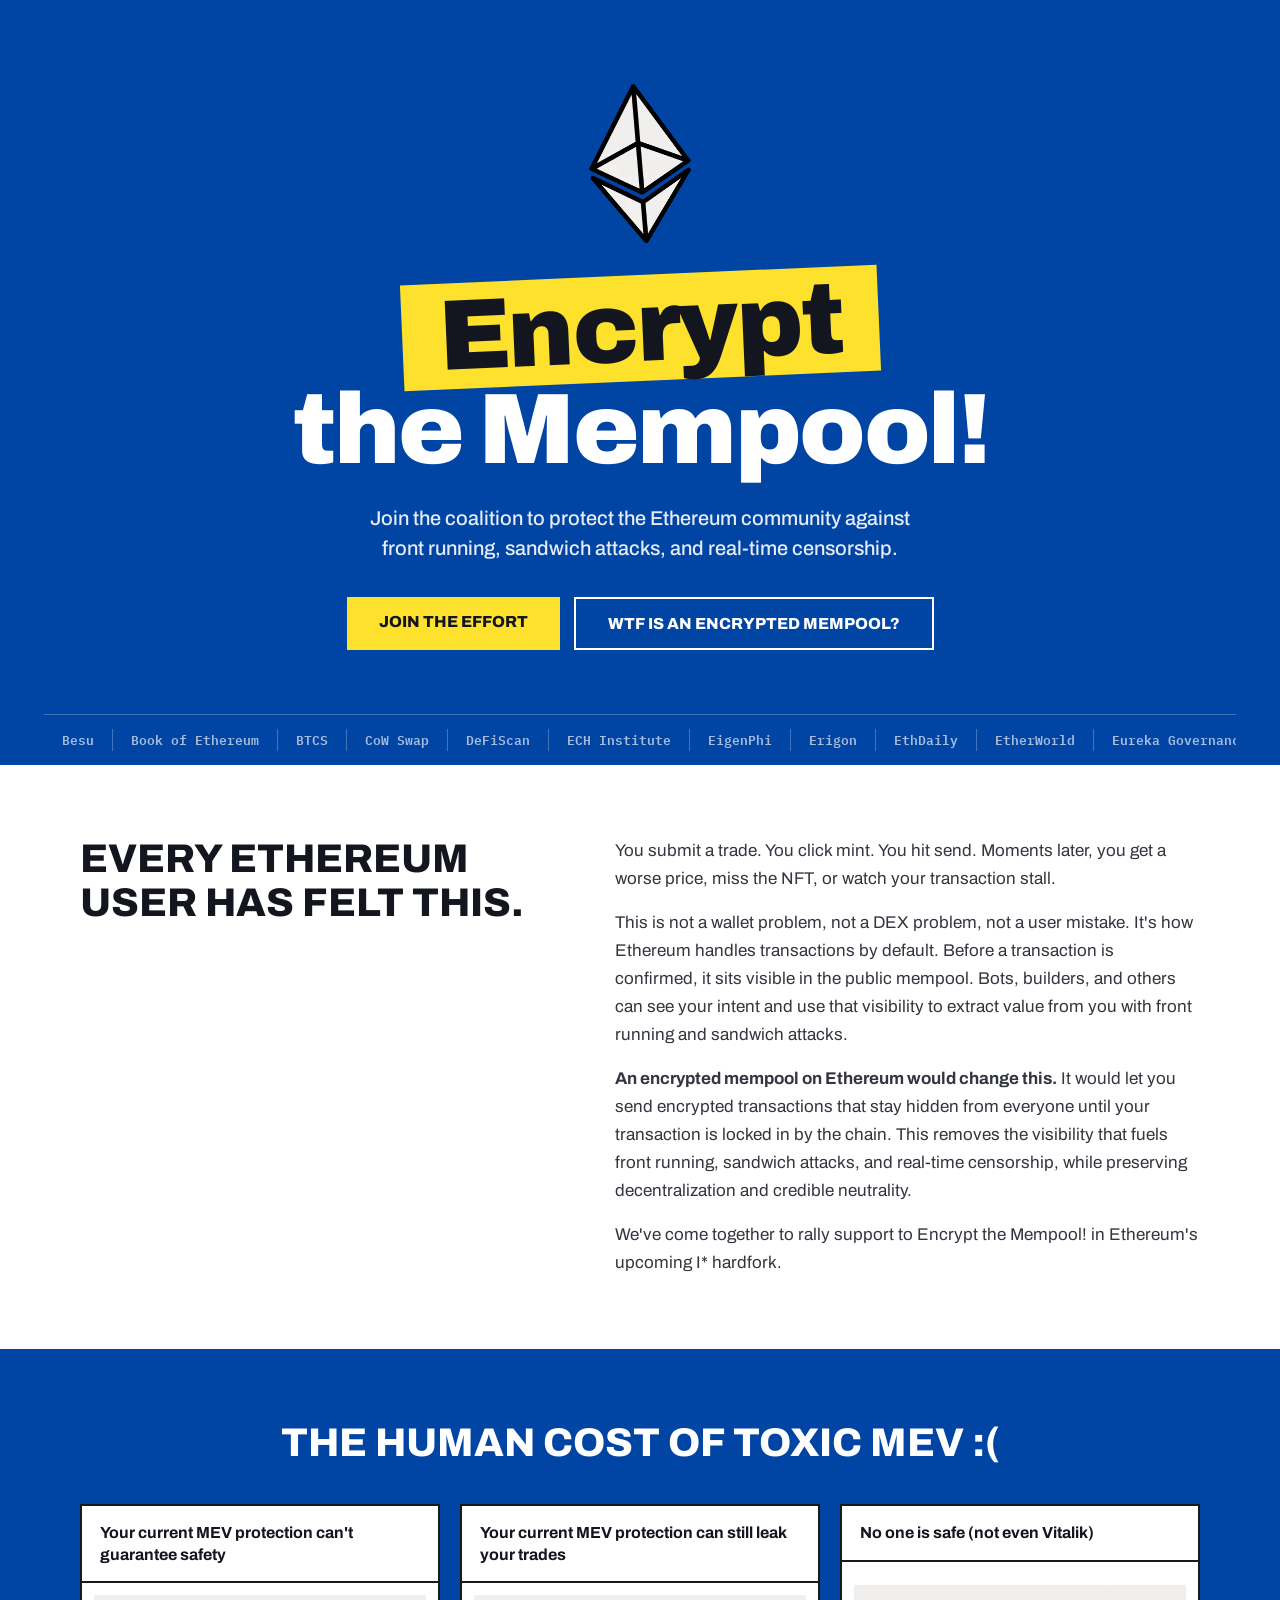
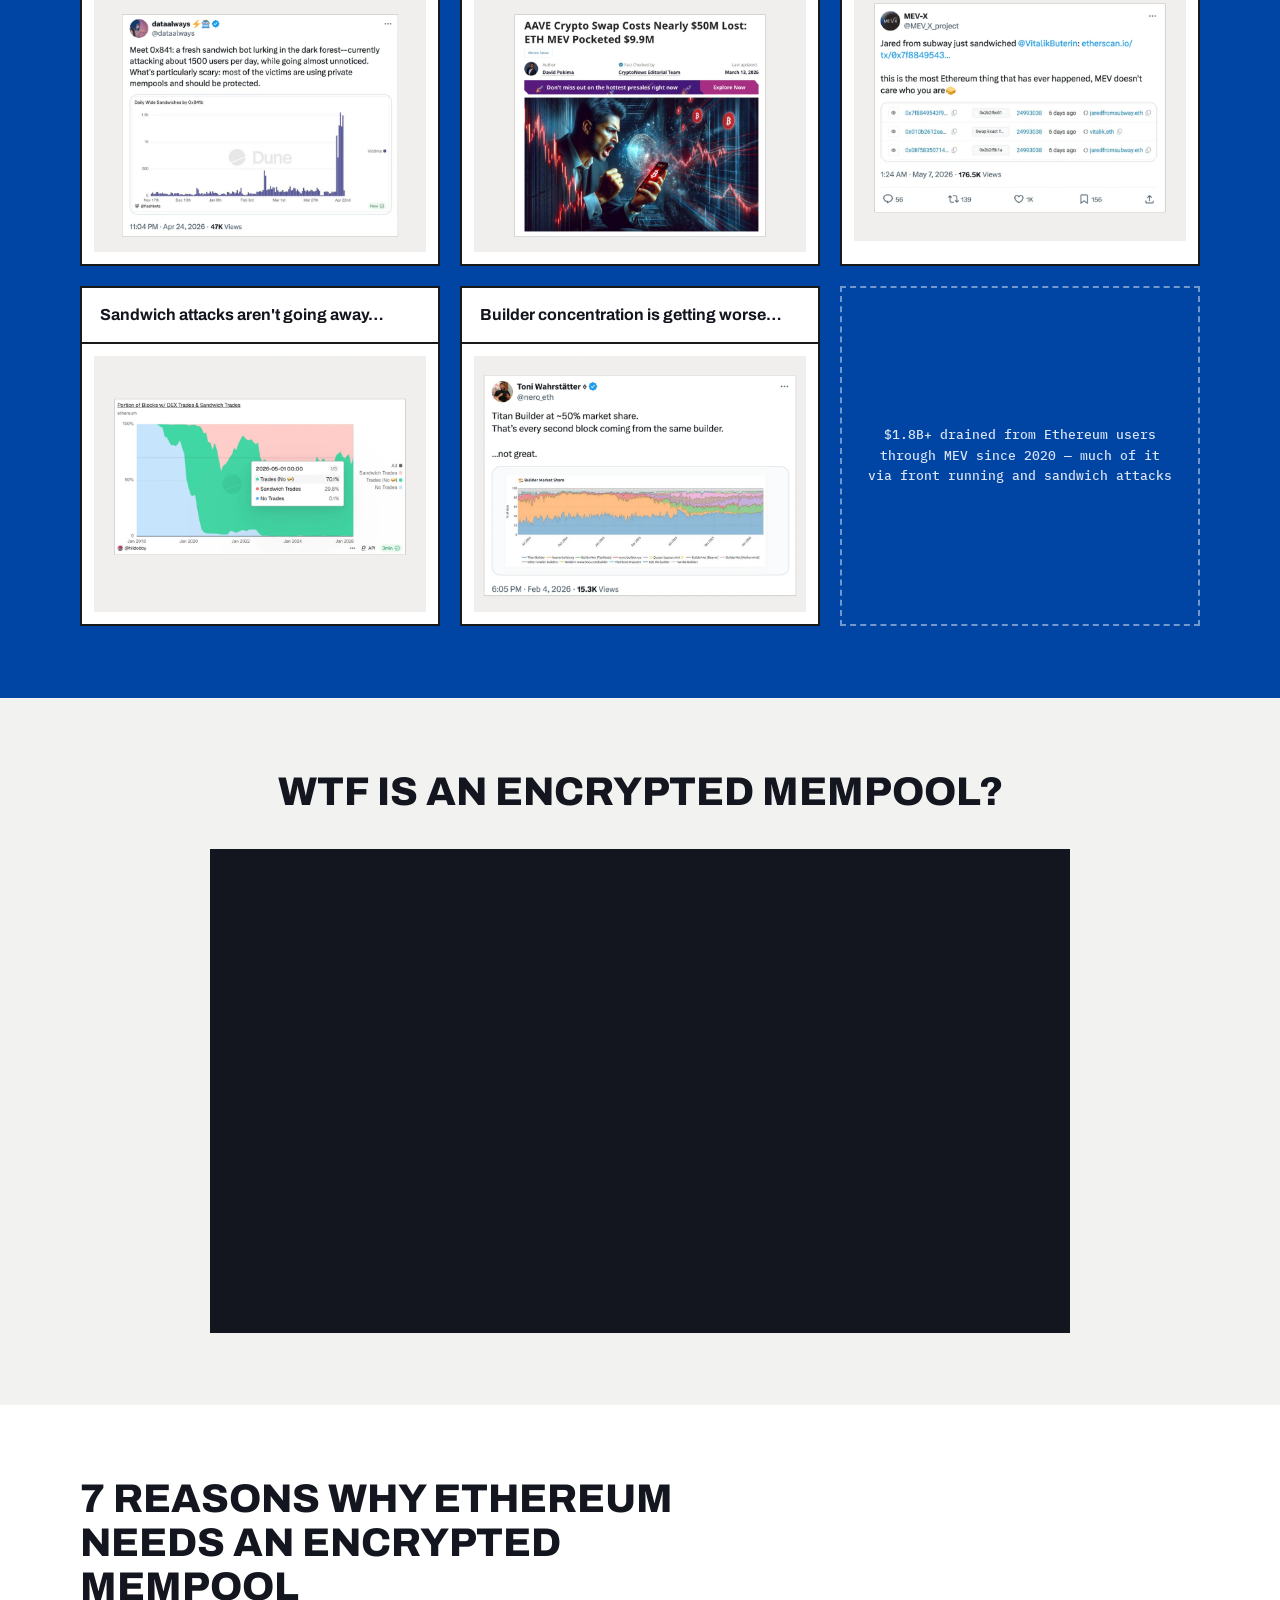
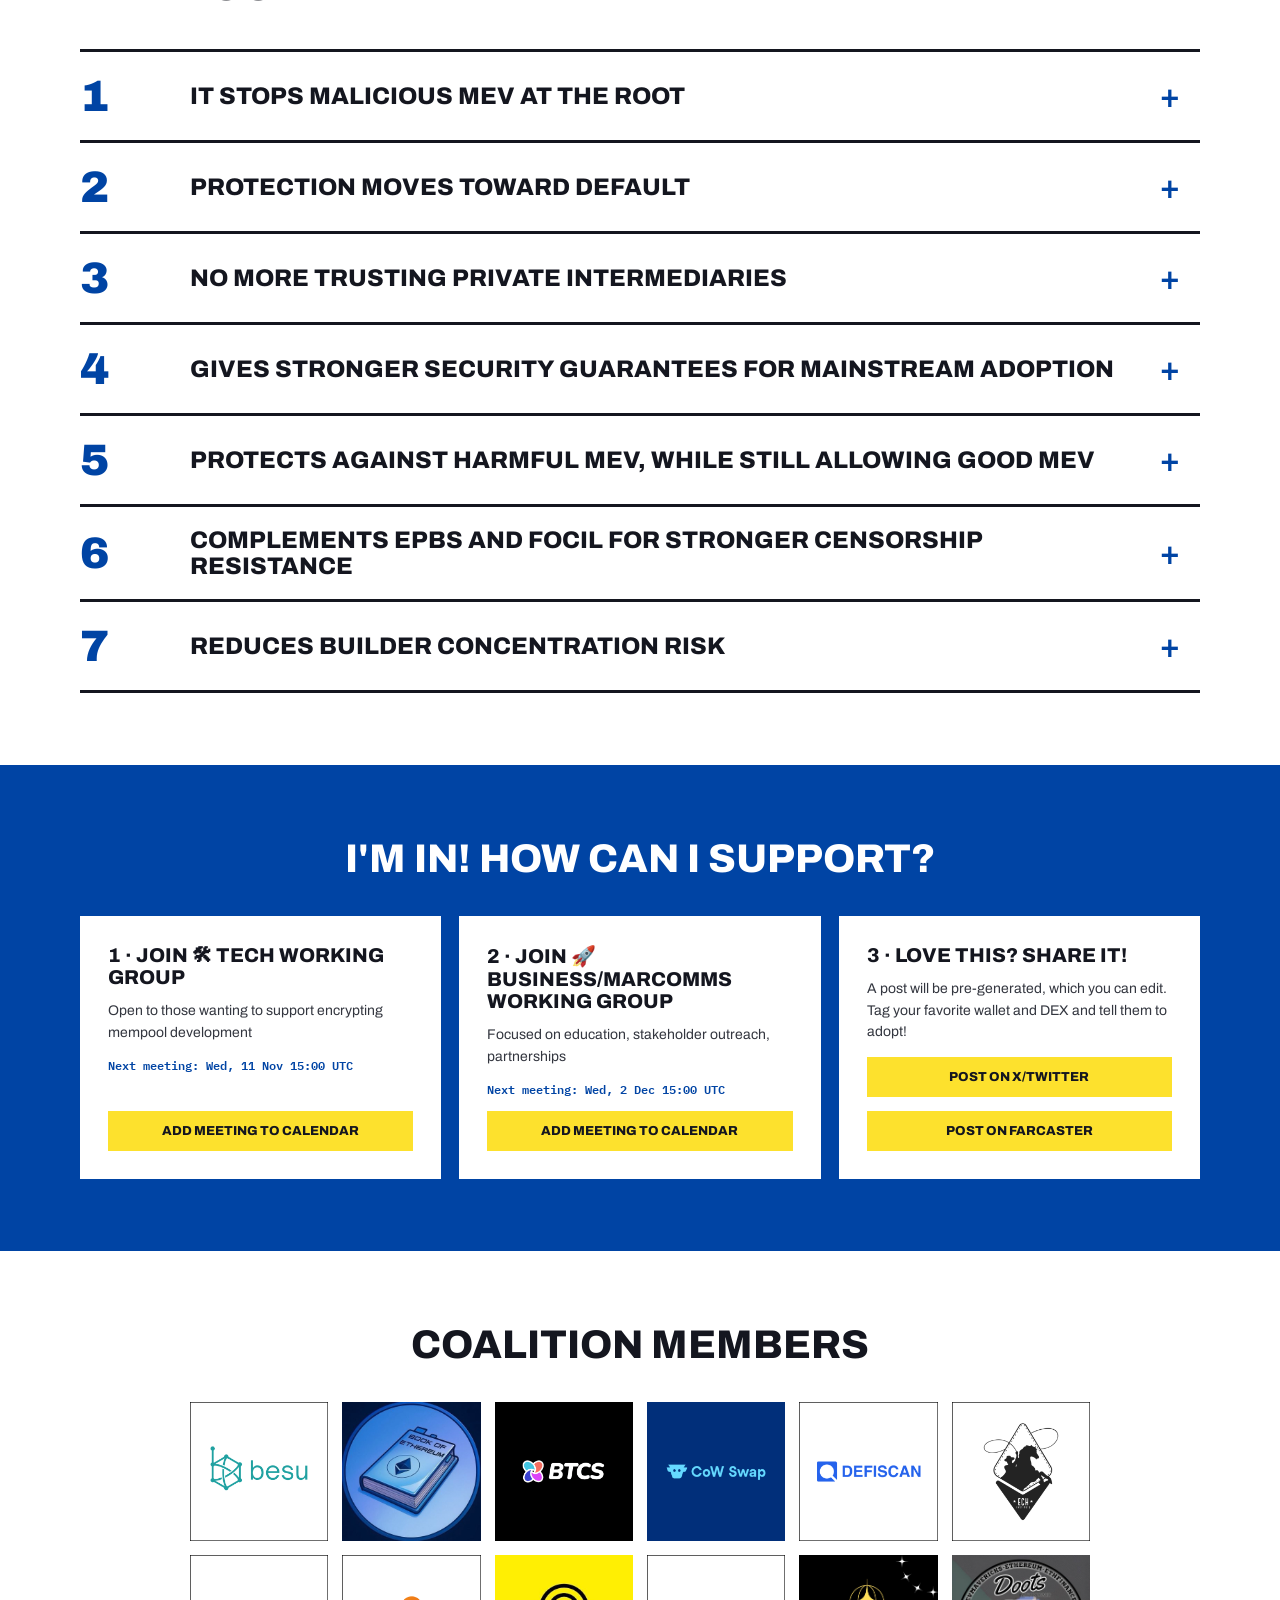
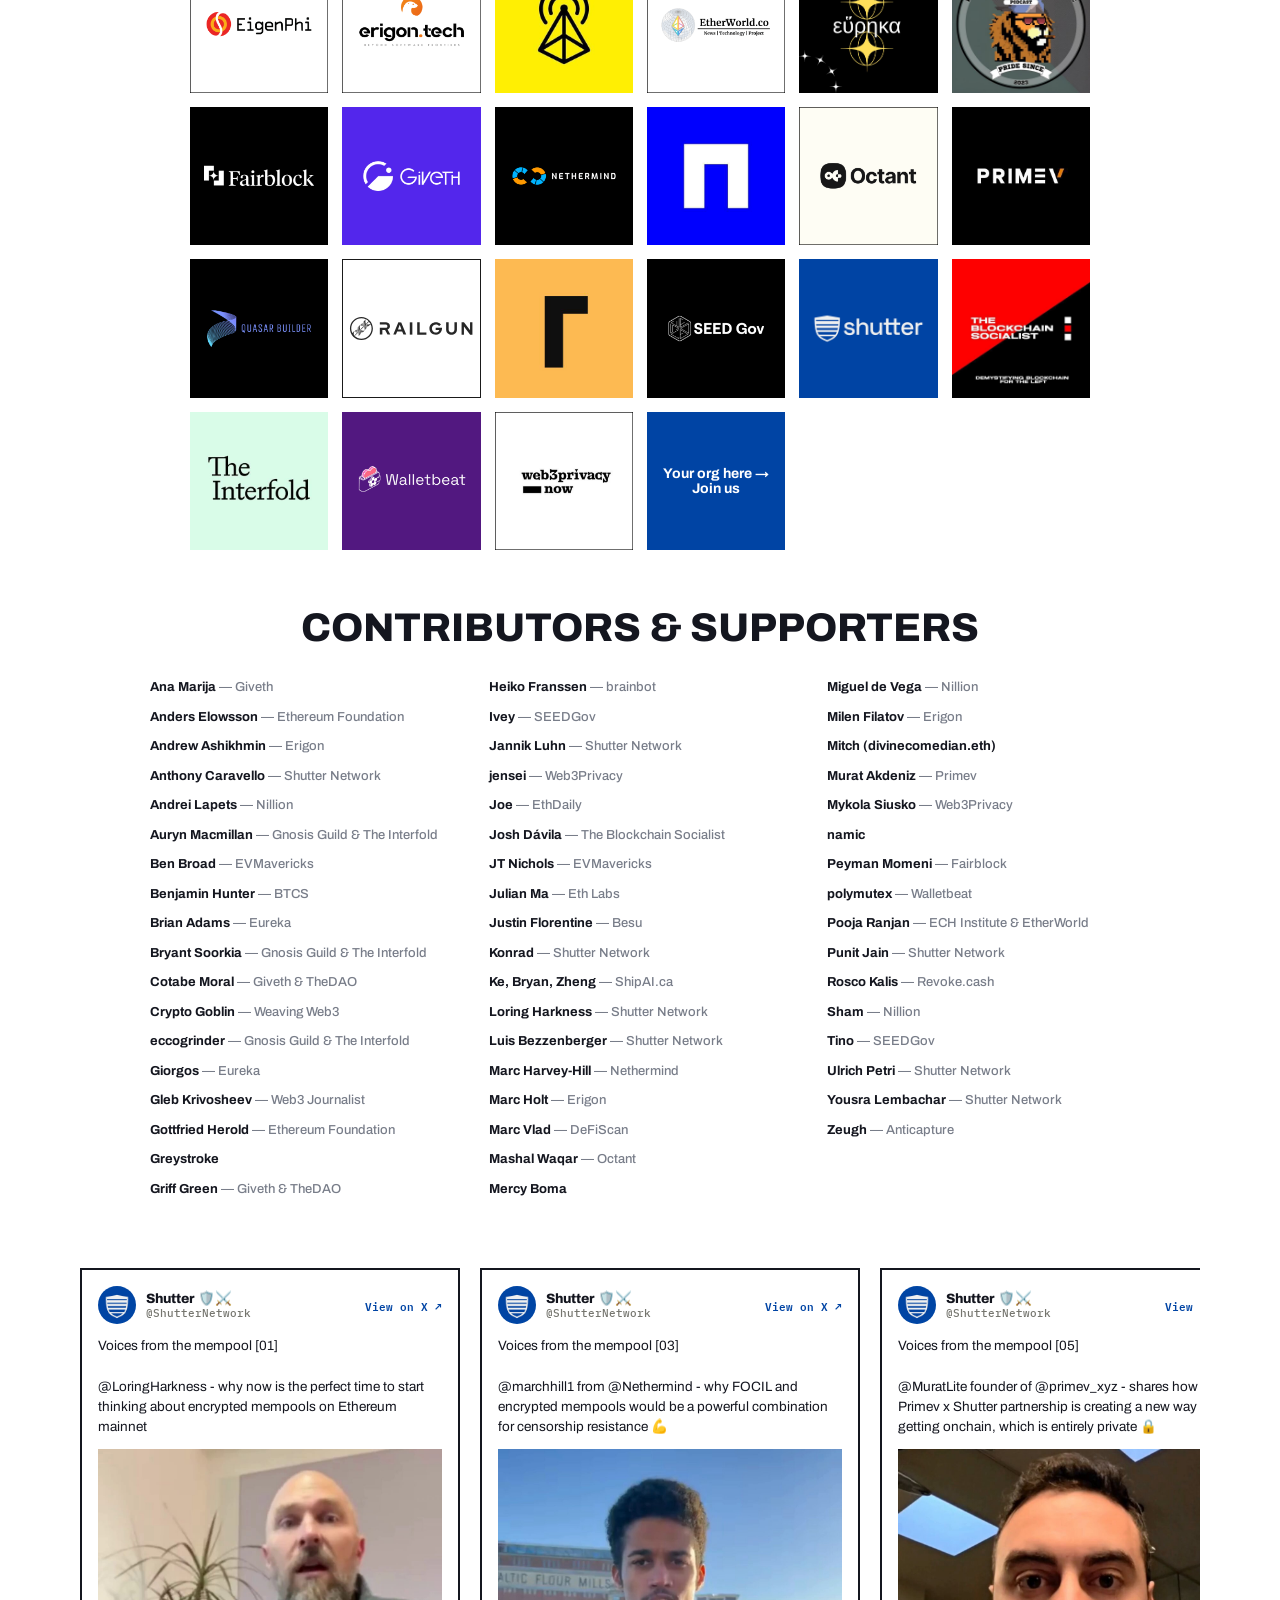
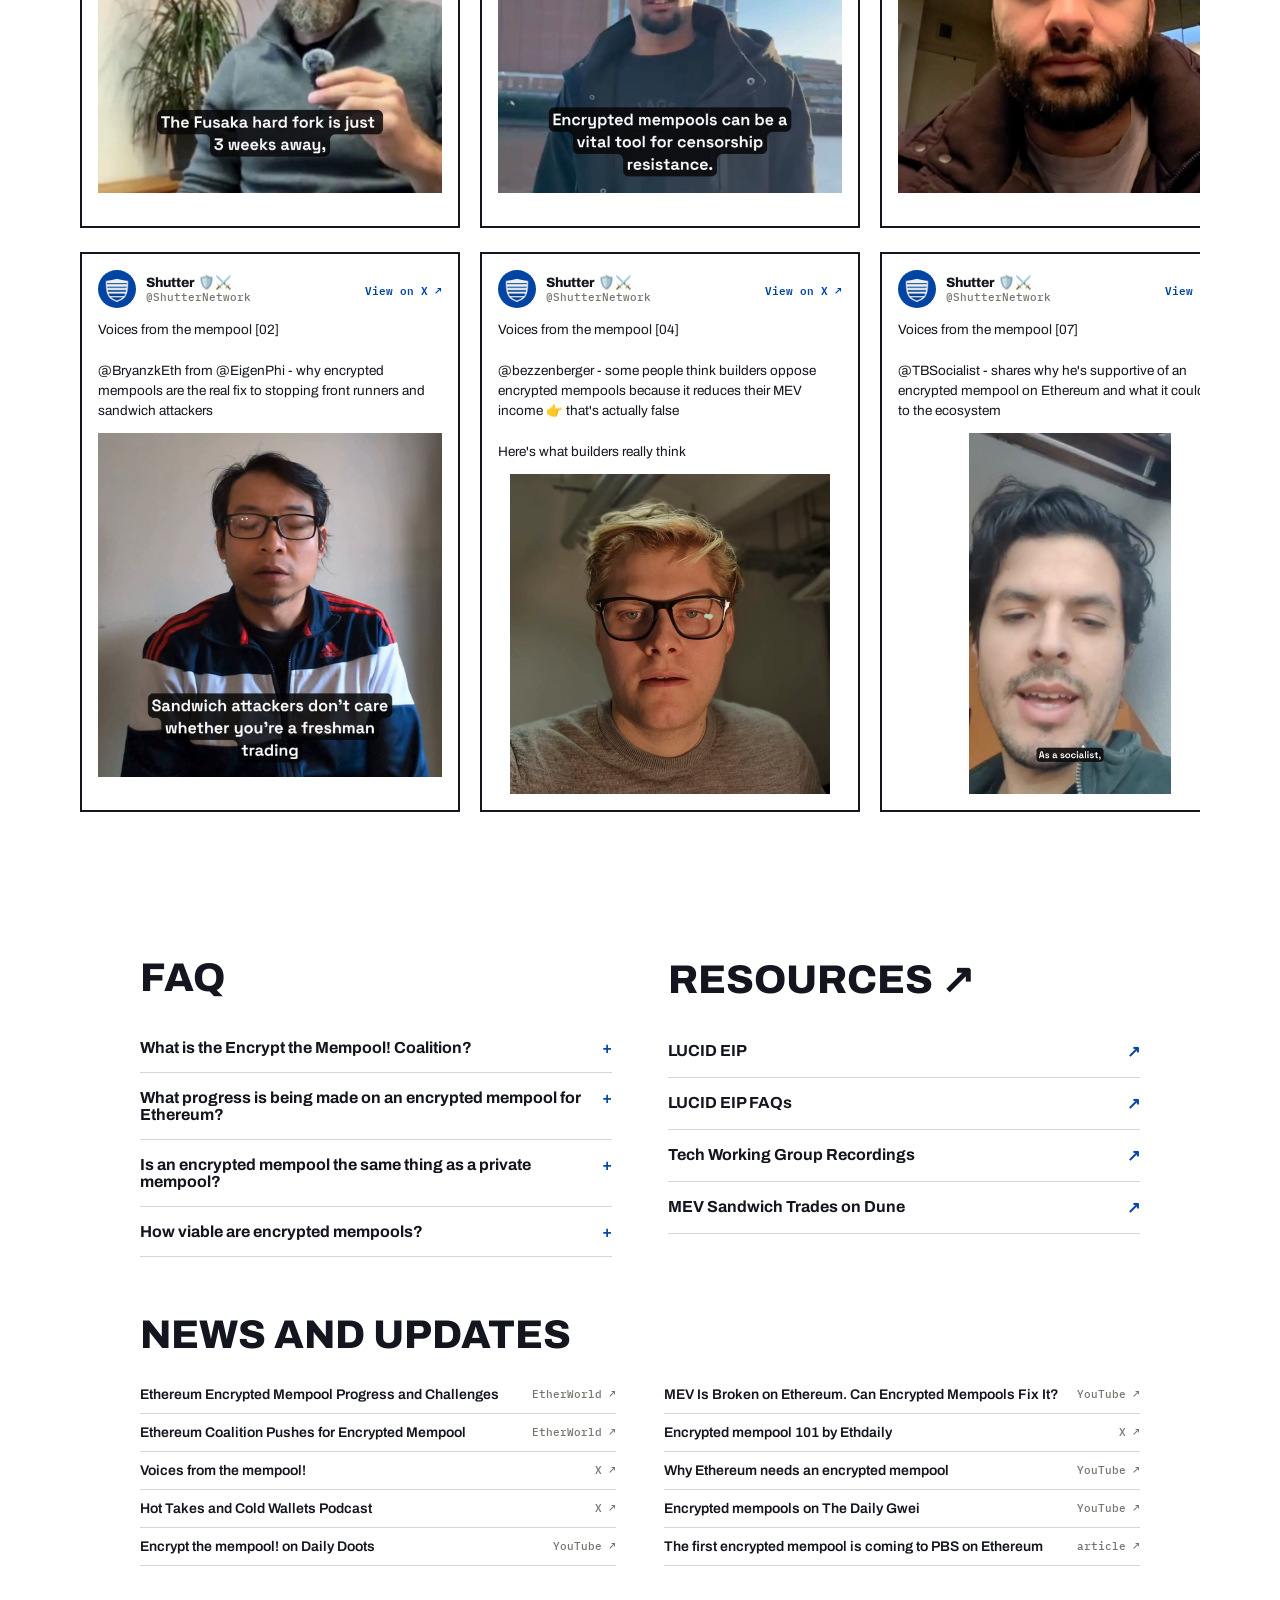
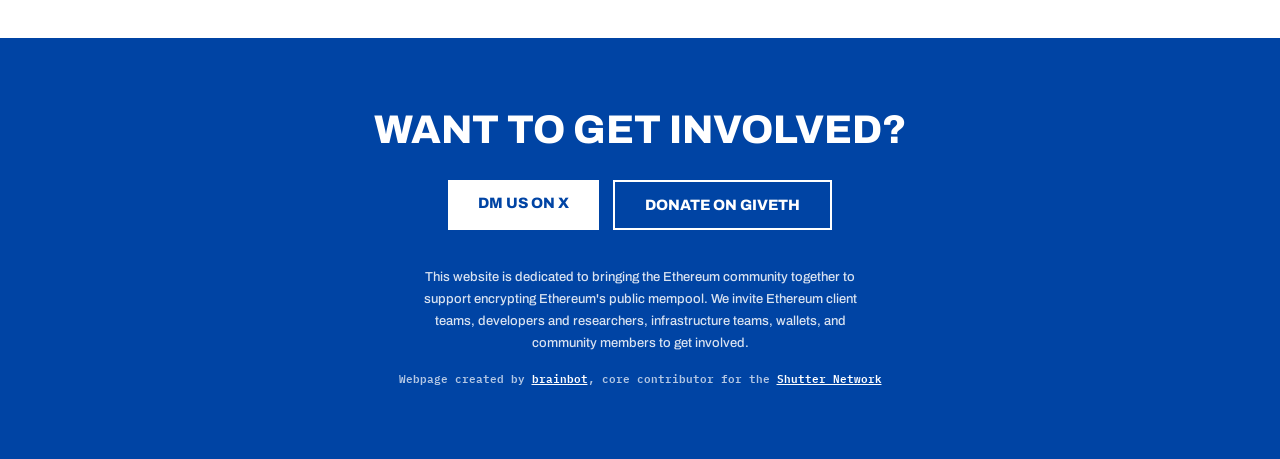
==== index.html @ aeff01dd "Business WG: next meeting 2 Dec Co-Authored-By: Claude Opus 5.5 <noreply@anthropic.com>" ====
<!DOCTYPE html>
<html lang="en">
<head>
  <meta charset="utf-8">
  <meta name="viewport" content="width=device-width, initial-scale=1">
  <title>Encrypt the Mempool!</title>
  <meta name="description" content="Join the coalition to protect the Ethereum community against front running, sandwich attacks, and real-time censorship.">

  <!-- Canonical -->
  <link rel="canonical" href="https://www.encryptedmempool.org/">

  <!-- Open Graph -->
  <meta property="og:type" content="website">
  <meta property="og:url" content="https://www.encryptedmempool.org/">
  <meta property="og:title" content="Encrypt the Mempool!">
  <meta property="og:description" content="Join the coalition to protect the Ethereum community against front running, sandwich attacks, and real-time censorship.">
  <meta property="og:image" content="https://www.encryptedmempool.org/assets/xposts/og-encryptedmempool.png">
  <meta property="og:site_name" content="Encrypt the Mempool!">

  <!-- Twitter / X -->
  <meta name="twitter:card" content="summary_large_image">
  <meta name="twitter:site" content="@encryptmempool">
  <meta name="twitter:title" content="Encrypt the Mempool!">
  <meta name="twitter:description" content="Join the coalition to protect the Ethereum community against front running, sandwich attacks, and real-time censorship.">
  <meta name="twitter:image" content="https://www.encryptedmempool.org/assets/xposts/og-encryptedmempool.png">

  <!-- Favicon -->
  <link rel="icon" type="image/png" href="assets/favicon.png">

  <!-- Matomo: cookieless by default, cookies enabled on consent -->
  <script>
    (function() {
      // The dev server, local builds and staging all serve this same markup, so
      // without a host check every page view during development lands in Matomo.
      // Allowlist the live hostnames rather than blocking localhost, so anything
      // unrecognised (a preview URL, a LAN IP, file://) fails closed. The consent
      // banner is skipped too, since there is nothing to consent to when nothing
      // is tracked.
      var TRACKED_HOSTS = ['encryptedmempool.org', 'www.encryptedmempool.org'];
      if (TRACKED_HOSTS.indexOf(location.hostname) === -1) return;

      var _paq = window._paq = window._paq || [];
      _paq.push(['disableCookies']);
      _paq.push(['trackPageView']);
      _paq.push(['enableLinkTracking']);
      (function() {
        var u = 'https://shutter.matomo.cloud/';
        _paq.push(['setTrackerUrl', u + 'matomo.php']);
        _paq.push(['setSiteId', '10']);
        var d = document, g = d.createElement('script'), s = d.getElementsByTagName('script')[0];
        g.async = true; g.src = 'https://cdn.matomo.cloud/shutter.matomo.cloud/matomo.js';
        s.parentNode.insertBefore(g, s);
      })();

      (function() {
        var CONSENT_KEY = 'etm_analytics_consent';
        var consent = localStorage.getItem(CONSENT_KEY);
        if (consent === 'accepted') {
          _paq.push(['rememberCookieConsentGiven']);
        }
        document.addEventListener('DOMContentLoaded', function() {
          var banner = document.getElementById('etm-consent-banner');
          var acceptBtn = document.getElementById('etm-consent-accept');
          var declineBtn = document.getElementById('etm-consent-decline');
          if (consent === null) {
            banner.removeAttribute('hidden');
          }
          acceptBtn.addEventListener('click', function() {
            localStorage.setItem(CONSENT_KEY, 'accepted');
            banner.setAttribute('hidden', '');
            _paq.push(['rememberCookieConsentGiven']);
          });
          declineBtn.addEventListener('click', function() {
            localStorage.setItem(CONSENT_KEY, 'declined');
            banner.setAttribute('hidden', '');
          });
        });
      })();
    })();
  </script>
  <!-- End Matomo Code -->

  <link rel="stylesheet" href="styles.css">
</head>
<body>

<!-- HERO -->
<section class="hero" id="hero">
  <div class="hero__inner">
    <img src="assets/eth-diamond.png" alt="Ethereum" class="hero__diamond">
    <h1 class="hero__title">
      <span class="hero__highlight"><span>Encrypt</span></span><br>
      the Mempool!
    </h1>
    <p class="hero__sub">Join the coalition to protect the Ethereum community against front running, sandwich attacks, and real-time censorship.</p>
    <div class="hero__ctas">
      <a href="#support" class="btn btn--yellow">JOIN THE EFFORT</a>
      <a href="#video" class="btn btn--outline">WTF IS AN ENCRYPTED MEMPOOL?</a>
    </div>
  </div>
  <div class="hero__marquee-wrap">
    <div class="hero__marquee">
      <span>Besu</span><span>Book of Ethereum</span><span>BTCS</span><span>CoW Swap</span><span>DeFiScan</span><span>ECH Institute</span><span>EigenPhi</span><span>Erigon</span><span>EthDaily</span><span>EtherWorld</span><span>Eureka Governance</span><span>EVMavericks</span><span>Fairblock</span><span>Giveth</span><span>Nethermind</span><span>Nillion</span><span>Octant</span><span>Primev</span><span>Quasar Builder</span><span>Railgun</span><span>Revoke.cash</span><span>SeedGov</span><span>Shutter</span><span>The Blockchain Socialist</span><span>The Interfold</span><span>Walletbeat</span><span>Web3Privacy Now</span>
      <span>Besu</span><span>Book of Ethereum</span><span>BTCS</span><span>CoW Swap</span><span>DeFiScan</span><span>ECH Institute</span><span>EigenPhi</span><span>Erigon</span><span>EthDaily</span><span>EtherWorld</span><span>Eureka Governance</span><span>EVMavericks</span><span>Fairblock</span><span>Giveth</span><span>Nethermind</span><span>Nillion</span><span>Octant</span><span>Primev</span><span>Quasar Builder</span><span>Railgun</span><span>Revoke.cash</span><span>SeedGov</span><span>Shutter</span><span>The Blockchain Socialist</span><span>The Interfold</span><span>Walletbeat</span><span>Web3Privacy Now</span>
    </div>
  </div>
</section>

<!-- PROBLEM -->
<section class="problem" id="problem">
  <div class="problem__inner">
    <div class="problem__headline">Every Ethereum user has felt this.</div>
    <div class="problem__body">
      <p>You submit a trade. You click mint. You hit send. Moments later, you get a worse price, miss the NFT, or watch your transaction stall.</p>
      <p>This is not a wallet problem, not a DEX problem, not a user mistake. It's how Ethereum handles transactions by default. Before a transaction is confirmed, it sits visible in the public mempool. Bots, builders, and others can see your intent and use that visibility to extract value from you with front running and sandwich attacks.</p>
      <p><strong>An encrypted mempool on Ethereum would change this.</strong> It would let you send encrypted transactions that stay hidden from everyone until your transaction is locked in by the chain. This removes the visibility that fuels front running, sandwich attacks, and real-time censorship, while preserving decentralization and credible neutrality.</p>
      <p>We've come together to rally support to Encrypt the Mempool! in Ethereum's upcoming I* hardfork.</p>
    </div>
  </div>
</section>

<!-- EVIDENCE -->
<section class="evidence" id="evidence">
  <div class="evidence__inner">
    <h2 class="evidence__title">The Human Cost of Toxic MEV :(</h2>
    <div class="evidence__grid">
      <div class="evidence__card">
        <div class="evidence__card-title">Your current MEV protection can't guarantee safety</div>
        <div class="evidence__card-img"><img src="assets/ev-601127_224357-crop.png" alt="Your current MEV protection can't guarantee safety"></div>
      </div>
      <div class="evidence__card">
        <div class="evidence__card-title">Your current MEV protection can still leak your trades</div>
        <div class="evidence__card-img"><img src="assets/ev-614583_415669-crop.png" alt="Your current MEV protection can still leak your trades"></div>
      </div>
      <div class="evidence__card">
        <div class="evidence__card-title">No one is safe (not even Vitalik)</div>
        <div class="evidence__card-img"><img src="assets/ev-470245_625366-crop.png" alt="No one is safe (not even Vitalik)"></div>
      </div>
      <div class="evidence__card">
        <div class="evidence__card-title">Sandwich attacks aren't going away…</div>
        <div class="evidence__card-img"><img src="assets/ev-303671_423222-crop.png" alt="Sandwich attacks aren't going away"></div>
      </div>
      <div class="evidence__card">
        <div class="evidence__card-title">Builder concentration is getting worse…</div>
        <div class="evidence__card-img"><img src="assets/ev-924926_356800-crop.png" alt="Builder concentration is getting worse"></div>
      </div>
      <div class="evidence__stat">$1.8B+ drained from Ethereum users through MEV since 2020 — much of it via front running and sandwich attacks</div>
    </div>
  </div>
</section>

<!-- VIDEO -->
<section class="video-section" id="video">
  <div class="video-section__inner">
    <h2 class="video-section__title">WTF is an Encrypted Mempool?</h2>
    <div class="video-section__frame">
      <iframe src="https://www.youtube.com/embed/KTsLMTqux1s" title="WTF is an Encrypted Mempool?" allow="accelerometer; autoplay; clipboard-write; encrypted-media; gyroscope; picture-in-picture; web-share" allowfullscreen></iframe>
    </div>
  </div>
</section>

<!-- 7 REASONS -->
<section class="reasons" id="reasons">
  <div class="reasons__inner">
    <h2 class="reasons__title">7 Reasons Why Ethereum Needs an Encrypted Mempool</h2>
    <div class="reasons__list">

      <div class="reasons__item">
        <button class="reasons__trigger">
          <span class="reasons__num">1</span>
          <span class="reasons__label">It stops malicious MEV at the root</span>
          <span class="reasons__sym">+</span>
        </button>
        <div class="reasons__body">
          <p>Since 2020, more than $1.8 billion has been drained from Ethereum users through MEV, much of it from malicious tactics like front running and sandwich attacks. Encrypted mempools hide transaction contents until ordering is fixed, removing the visibility that attackers rely on. This makes front running much more difficult.</p>
        </div>
      </div>

      <div class="reasons__item">
        <button class="reasons__trigger">
          <span class="reasons__num">2</span>
          <span class="reasons__label">Protection moves toward default</span>
          <span class="reasons__sym">+</span>
        </button>
        <div class="reasons__body">
          <p>Today, users must hunt for protected DEXs, special wallets, or custom RPCs for malicious MEV protection. As a result, protection is fragmented and can be missed, especially by newcomers.</p>
          <p>In the long run, a native encrypted mempool moves Ethereum toward a future where users are protected against front running, sandwich attacks, and real-time censorship by default.</p>
          <p>In the near term, this EIP enables wallets to give their users this protection, without relying on private infrastructure or trusted intermediaries that introduce additional risk.</p>
        </div>
      </div>

      <div class="reasons__item">
        <button class="reasons__trigger">
          <span class="reasons__num">3</span>
          <span class="reasons__label">No more trusting private intermediaries</span>
          <span class="reasons__sym">+</span>
        </button>
        <div class="reasons__body">
          <p>Private mempools, commonly used via private RPCs, are a popular way Ethereum users protect themselves against toxic MEV. But they still rely on a small group of operators who can see your transaction and must be trusted not to attack it. That visibility creates a real point of failure.</p>
          <p>By contrast, encrypted mempools keep transactions hidden from everyone. No operator, partner, future sequencer, or infrastructure provider can see transactions until it's confirmed.</p>
          <p>Learn more about the difference between private mempools and encryption mempools.</p>
        </div>
      </div>

      <div class="reasons__item">
        <button class="reasons__trigger">
          <span class="reasons__num">4</span>
          <span class="reasons__label">Gives stronger security guarantees for mainstream adoption</span>
          <span class="reasons__sym">+</span>
        </button>
        <div class="reasons__body">
          <p>Serious liquidity and institutional users need confidence that their transactions cannot be exploited.</p>
          <p>Encrypted mempools reduce reliance on trusted intermediaries and address concerns that previously hampered Ethereum adoption.</p>
          <p>This is the level of protection Ethereum needs.</p>
        </div>
      </div>

      <div class="reasons__item">
        <button class="reasons__trigger">
          <span class="reasons__num">5</span>
          <span class="reasons__label">Protects against harmful MEV, while still allowing good MEV</span>
          <span class="reasons__sym">+</span>
        </button>
        <div class="reasons__body">
          <p>Not all MEV is bad. Encrypted mempools protect against front running and sandwich attacks (which is generally considered to be the major source of bad MEV), while still allowing arbitrage, liquidations, and back-running which is considered good MEV.</p>
          <p>Learn more about the difference between good and bad MEV.</p>
        </div>
      </div>

      <div class="reasons__item">
        <button class="reasons__trigger">
          <span class="reasons__num">6</span>
          <span class="reasons__label">Complements ePBS and FOCIL for stronger censorship resistance</span>
          <span class="reasons__sym">+</span>
        </button>
        <div class="reasons__body">
          <p>Now that ePBS and FOCIL are on the Ethereum roadmap, encrypted mempools can join them to create a powerful protection system. Together they create a strong, three-part defense against censorship, making sure your transaction is included on time and cannot be filtered or delayed.</p>
          <p>Learn more about the Holy Trinity for Censorship Resistance on Ethereum (FOCIL x ePBS x Encrypted Mempools).</p>
        </div>
      </div>

      <div class="reasons__item">
        <button class="reasons__trigger">
          <span class="reasons__num">7</span>
          <span class="reasons__label">Reduces builder concentration risk</span>
          <span class="reasons__sym">+</span>
        </button>
        <div class="reasons__body">
          <p>Today most Ethereum blocks are built by a few high performance builders who gain early access to transaction contents. This concentration reduces Ethereum's censorship resistance guarantees. Encrypted mempools are a countermeasure that enables users to hide transaction content from builders and thereby make censorship much more difficult.</p>
        </div>
      </div>

    </div>
  </div>
</section>

<!-- HOW TO SUPPORT -->
<section class="support" id="support">
  <div class="support__inner">
    <h2 class="support__title">I'm in! How Can I Support?</h2>
    <div class="support__grid">

      <div class="support__card">
        <div class="support__card-title">1 · Join 🛠 Tech Working Group</div>
        <div class="support__card-desc">Open to those wanting to support encrypting mempool development</div>
        <div class="support__card-date">Next meeting: Wed, 11 Nov 15:00 UTC</div>
        <a href="https://github.com/ethereum/pm/issues/2240" class="btn btn--yellow" target="_blank" rel="noopener">ADD MEETING TO CALENDAR</a>
      </div>

      <div class="support__card">
        <div class="support__card-title">2 · Join 🚀 Business/Marcomms Working Group</div>
        <div class="support__card-desc">Focused on education, stakeholder outreach, partnerships</div>
        <div class="support__card-date">Next meeting: Wed, 2 Dec 15:00 UTC</div>
        <a href="https://github.com/shutter-network/encrypted-mempool-pm/issues/17" class="btn btn--yellow" target="_blank" rel="noopener">ADD MEETING TO CALENDAR</a>
      </div>

      <div class="support__card">
        <div class="support__card-title">3 · Love this? Share it!</div>
        <div class="support__card-desc">A post will be pre-generated, which you can edit. Tag your favorite wallet and DEX and tell them to adopt!</div>
        <a href="https://x.com/intent/post?text=Encrypt%20the%20mempool%21%0A%0AIt%27s%20time%20to%20protect%20Ethereum%20users%20from%20toxic%20MEV%20and%20real-time%20censorship.%0A%0AHelp%20bring%20encrypted%20mempools%20to%20Ethereum%20in%20the%20upcoming%20I%2A%20hardfork.%0A%0AJoin%20the%20coalition%3A%0Ahttps%3A%2F%2Fwww.encryptedmempool.org%2F" class="btn btn--yellow" target="_blank" rel="noopener">POST ON X/TWITTER</a>
        <a href="https://farcaster.xyz/~/compose?text=Encrypt%20the%20mempool%21%0A%0AIt%27s%20time%20to%20protect%20Ethereum%20users%20from%20toxic%20MEV%20and%20real-time%20censorship.%0A%0AHelp%20bring%20encrypted%20mempools%20to%20Ethereum%20in%20the%20upcoming%20I%2A%20hardfork.%0A%0AJoin%20the%20coalition%3A%0Ahttps%3A%2F%2Fwww.encryptedmempool.org%2F" class="btn btn--yellow" target="_blank" rel="noopener">POST ON FARCASTER</a>
      </div>

    </div>
  </div>
</section>

<!-- COALITION -->
<section class="coalition" id="coalition">
  <div class="coalition__inner">
    <h2 class="coalition__title">Coalition Members</h2>
    <div class="coalition__grid">
      <a href="https://besu.hyperledger.org/" title="Besu" target="_blank" rel="noopener"><img src="assets/logos/besu.png" alt="Besu"></a>
      <a href="https://x.com/Bookof_Eth" title="Book of Ethereum" target="_blank" rel="noopener"><img src="assets/logos/bookofethereum.jpg" alt="Book of Ethereum"></a>
      <a href="https://www.btcs.com/builder/" title="BTCS" target="_blank" rel="noopener"><img src="assets/logos/btcs.png" alt="BTCS"></a>
      <a href="https://swap.cow.fi/" title="CoW Swap" target="_blank" rel="noopener"><img src="assets/logos/cowswap.png" alt="CoW Swap"></a>
      <a href="https://www.defiscan.info/" title="DeFiScan" target="_blank" rel="noopener"><img src="assets/logos/defiscan.png" alt="DeFiScan"></a>
      <a href="https://echinstitute.org/" title="ECH Institute" target="_blank" rel="noopener"><img src="assets/logos/ech.png" alt="ECH Institute"></a>
      <a href="https://eigenphi.io/" title="EigenPhi" target="_blank" rel="noopener"><img src="assets/logos/eigenphi.png" alt="EigenPhi"></a>
      <a href="https://erigon.tech/" title="Erigon" target="_blank" rel="noopener"><img src="assets/logos/erigon.png" alt="Erigon"></a>
      <a href="https://ethdaily.io/" title="EthDaily" target="_blank" rel="noopener"><img src="assets/logos/ethdaily.png" alt="EthDaily"></a>
      <a href="https://etherworld.co/" title="EtherWorld" target="_blank" rel="noopener"><img src="assets/logos/etherworld.png" alt="EtherWorld"></a>
      <a href="https://x.com/eurekagov" title="Eureka Governance" target="_blank" rel="noopener"><img src="assets/logos/eureka.jpg" alt="Eureka Governance"></a>
      <a href="https://dailydoots.com/" title="EVMavericks" target="_blank" rel="noopener"><img src="assets/logos/evmavericks.png" alt="EVMavericks"></a>
      <a href="https://www.fairblock.network/" title="Fairblock" target="_blank" rel="noopener"><img src="assets/logos/fairblock.png" alt="Fairblock"></a>
      <a href="https://giveth.io/" title="Giveth" target="_blank" rel="noopener"><img src="assets/logos/giveth.png" alt="Giveth"></a>
      <a href="https://www.nethermind.io/" title="Nethermind" target="_blank" rel="noopener"><img src="assets/logos/nethermind.png" alt="Nethermind"></a>
      <a href="https://nillion.com/" title="Nillion" target="_blank" rel="noopener"><img src="assets/logos/nillion.png" alt="Nillion"></a>
      <a href="https://octant.app/dashboard" title="Octant" target="_blank" rel="noopener"><img src="assets/logos/octant.png" alt="Octant"></a>
      <a href="https://www.primev.xyz/" title="Primev" target="_blank" rel="noopener"><img src="assets/logos/primev.png" alt="Primev"></a>
      <a href="https://quasar.win/" title="Quasar Builder" target="_blank" rel="noopener"><img src="assets/logos/quasar.png" alt="Quasar Builder"></a>
      <a href="https://railgun.org/" title="Railgun" target="_blank" rel="noopener"><img src="assets/logos/railgun.svg" alt="Railgun"></a>
      <a href="https://revoke.cash/" title="Revoke.cash" target="_blank" rel="noopener"><img src="assets/logos/revoke.jpg" alt="Revoke.cash"></a>
      <a href="https://seedgov.org/" title="SeedGov" target="_blank" rel="noopener"><img src="assets/logos/seedgov.png" alt="SeedGov"></a>
      <a href="https://www.shutter.network/" title="Shutter" target="_blank" rel="noopener"><img src="assets/logos/shutter.png" alt="Shutter"></a>
      <a href="https://theblockchainsocialist.com/" title="The Blockchain Socialist" target="_blank" rel="noopener"><img src="assets/logos/tbs.png" alt="The Blockchain Socialist"></a>
      <a href="https://www.theinterfold.com/" title="The Interfold" target="_blank" rel="noopener"><img src="assets/logos/interfold.png" alt="The Interfold"></a>
      <a href="https://beta.walletbeat.eth.limo/" title="Walletbeat" target="_blank" rel="noopener"><img src="assets/logos/walletbeat.png" alt="Walletbeat"></a>
      <a href="https://web3privacy.info/" title="Web3Privacy Now" target="_blank" rel="noopener"><img src="assets/logos/w3pn.png" alt="Web3Privacy Now"></a>
      <div class="coalition__join">Your org here → Join us</div>
    </div>

    <div class="contributors">
      <div class="contributors__title">Contributors &amp; Supporters</div>
      <div class="contributors__list">
        <div class="contributors__item">Ana Marija<span> — Giveth</span></div>
        <div class="contributors__item"><a href="https://x.com/weboftrees/status/2034268464374788169" target="_blank" rel="noopener">Anders Elowsson</a> <span>— Ethereum Foundation</span></div>
        <div class="contributors__item">Andrew Ashikhmin<span> — Erigon</span></div>
        <div class="contributors__item"><a href="https://x.com/acaravello/status/2054777974449115264" target="_blank" rel="noopener">Anthony Caravello</a> <span>— Shutter Network</span></div>
        <div class="contributors__item">Andrei Lapets<span> — Nillion</span></div>
        <div class="contributors__item"><a href="https://x.com/ShutterNetwork/status/2047356034964926772" target="_blank" rel="noopener">Auryn Macmillan</a> <span>— Gnosis Guild &amp; The Interfold</span></div>
        <div class="contributors__item"><a href="https://farcaster.xyz/bbroad/0x91b9345a" target="_blank" rel="noopener">Ben Broad</a> <span>— EVMavericks</span></div>
        <div class="contributors__item">Benjamin Hunter<span> — BTCS</span></div>
        <div class="contributors__item">Brian Adams<span> — Eureka</span></div>
        <div class="contributors__item">Bryant Soorkia<span> — Gnosis Guild &amp; The Interfold</span></div>
        <div class="contributors__item"><a href="https://x.com/ShutterNetwork/status/2048872149385932862" target="_blank" rel="noopener">Cotabe Moral</a> <span>— Giveth &amp; TheDAO</span></div>
        <div class="contributors__item"><a href="https://x.com/ShutterNetwork/status/2021147866027442644" target="_blank" rel="noopener">Crypto Goblin</a> <span>— Weaving Web3</span></div>
        <div class="contributors__item">eccogrinder<span> — Gnosis Guild &amp; The Interfold</span></div>
        <div class="contributors__item">Giorgos<span> — Eureka</span></div>
        <div class="contributors__item"><a href="https://cointelegraph.com/research/eip-8105-a-new-design-for-ethereums-encrypted-mempool" target="_blank" rel="noopener">Gleb Krivosheev</a> <span>— Web3 Journalist</span></div>
        <div class="contributors__item">Gottfried Herold<span> — Ethereum Foundation</span></div>
        <div class="contributors__item">Greystroke</div>
        <div class="contributors__item"><a href="https://x.com/ShutterNetwork/status/2043656202161172546" target="_blank" rel="noopener">Griff Green</a> <span>— Giveth &amp; TheDAO</span></div>
        <div class="contributors__item">Heiko Franssen<span> — brainbot</span></div>
        <div class="contributors__item">Ivey<span> — SEEDGov</span></div>
        <div class="contributors__item"><a href="https://ethereum-magicians.org/t/hegota-headliner-proposal-eip-8105-universal-enshrined-encrypted-mempool-eem/27448" target="_blank" rel="noopener">Jannik Luhn</a> <span>— Shutter Network</span></div>
        <div class="contributors__item">jensei<span> — Web3Privacy</span></div>
        <div class="contributors__item"><a href="https://x.com/ethdaily/status/2065100648706925007" target="_blank" rel="noopener">Joe</a> <span>— EthDaily</span></div>
        <div class="contributors__item"><a href="https://x.com/ShutterNetwork/status/2013932133111222304" target="_blank" rel="noopener">Josh Dávila</a> <span>— The Blockchain Socialist</span></div>
        <div class="contributors__item"><a href="https://x.com/ProDJKC/status/2065078992487542943" target="_blank" rel="noopener">JT Nichols</a> <span>— EVMavericks</span></div>
        <div class="contributors__item"><a href="https://x.com/_julianma/status/2032067843635007508" target="_blank" rel="noopener">Julian Ma</a> <span>— Eth Labs</span></div>
        <div class="contributors__item"><a href="https://x.com/ShutterNetwork/status/2024543383445000249" target="_blank" rel="noopener">Justin Florentine</a> <span>— Besu</span></div>
        <div class="contributors__item">Konrad<span> — Shutter Network</span></div>
        <div class="contributors__item"><a href="https://x.com/ShutterNetwork/status/1992907186176147902" target="_blank" rel="noopener">Ke, Bryan, Zheng</a> <span>— ShipAI.ca</span></div>
        <div class="contributors__item"><a href="https://x.com/ShutterNetwork/status/1991802427499319543" target="_blank" rel="noopener">Loring Harkness</a> <span>— Shutter Network</span></div>
        <div class="contributors__item"><a href="https://x.com/ShutterNetwork/status/1998050711226220690" target="_blank" rel="noopener">Luis Bezzenberger</a> <span>— Shutter Network</span></div>
        <div class="contributors__item"><a href="https://x.com/ShutterNetwork/status/1996173315933909127" target="_blank" rel="noopener">Marc Harvey-Hill</a> <span>— Nethermind</span></div>
        <div class="contributors__item">Marc Holt<span> — Erigon</span></div>
        <div class="contributors__item">Marc Vlad<span> — DeFiScan</span></div>
        <div class="contributors__item">Mashal Waqar<span> — Octant</span></div>
        <div class="contributors__item">Mercy Boma</div>
        <div class="contributors__item">Miguel de Vega<span> — Nillion</span></div>
        <div class="contributors__item">Milen Filatov<span> — Erigon</span></div>
        <div class="contributors__item"><a href="https://x.com/divine_comedian" target="_blank" rel="noopener">Mitch (divinecomedian.eth)</a></div>
        <div class="contributors__item"><a href="https://x.com/ShutterNetwork/status/2001576216453841006" target="_blank" rel="noopener">Murat Akdeniz</a> <span>— Primev</span></div>
        <div class="contributors__item">Mykola Siusko<span> — Web3Privacy</span></div>
        <div class="contributors__item">namic</div>
        <div class="contributors__item"><a href="https://x.com/Pememoni/status/2020143930008879263" target="_blank" rel="noopener">Peyman Momeni</a> <span>— Fairblock</span></div>
        <div class="contributors__item"><a href="https://x.com/polymutex/status/2066883540495519924" target="_blank" rel="noopener">polymutex</a> <span>— Walletbeat</span></div>
        <div class="contributors__item">Pooja Ranjan<span> — ECH Institute &amp; EtherWorld</span></div>
        <div class="contributors__item">Punit Jain<span> — Shutter Network</span></div>
        <div class="contributors__item">Rosco Kalis<span> — Revoke.cash</span></div>
        <div class="contributors__item">Sham<span> — Nillion</span></div>
        <div class="contributors__item"><a href="https://x.com/ShutterNetwork/status/2067217292157657207" target="_blank" rel="noopener">Tino</a> <span>— SEEDGov</span></div>
        <div class="contributors__item">Ulrich Petri<span> — Shutter Network</span></div>
        <div class="contributors__item">Yousra Lembachar<span> — Shutter Network</span></div>
        <div class="contributors__item">Zeugh<span> — Anticapture</span></div>
      </div>
    </div>

    <!-- TWEET CAROUSELS -->
    <div class="tweets">
      <!-- Row A: forward -->
      <div class="tweets__row">
        <div class="tweets__track tweets__track--fwd">
          <!-- Set A -->
          <a href="https://x.com/ShutterNetwork/status/1991802427499319543" class="tweet-card" target="_blank" rel="noopener">
            <div class="tweet-card__header"><img class="tweet-card__av" src="assets/xposts/av-1991802427499319543.jpg" alt=""><div><div class="tweet-card__author">Shutter 🛡️⚔️</div><div class="tweet-card__handle">@ShutterNetwork</div></div><span class="tweet-card__view">View on X ↗</span></div>
            <div class="tweet-card__text">Voices from the mempool [01]&#10;&#10;@LoringHarkness - why now is the perfect time to start thinking about encrypted mempools on Ethereum mainnet</div>
            <div class="tweet-card__img"><img src="assets/xposts/1991802427499319543.jpg" alt=""></div>
          </a>
          <a href="https://x.com/ShutterNetwork/status/1996173315933909127" class="tweet-card" target="_blank" rel="noopener">
            <div class="tweet-card__header"><img class="tweet-card__av" src="assets/xposts/av-1996173315933909127.jpg" alt=""><div><div class="tweet-card__author">Shutter 🛡️⚔️</div><div class="tweet-card__handle">@ShutterNetwork</div></div><span class="tweet-card__view">View on X ↗</span></div>
            <div class="tweet-card__text">Voices from the mempool [03]&#10;&#10;@marchhill1 from @Nethermind - why FOCIL and encrypted mempools would be a powerful combination for censorship resistance 💪</div>
            <div class="tweet-card__img"><img src="assets/xposts/1996173315933909127.jpg" alt=""></div>
          </a>
          <a href="https://x.com/ShutterNetwork/status/2001576216453841006" class="tweet-card" target="_blank" rel="noopener">
            <div class="tweet-card__header"><img class="tweet-card__av" src="assets/xposts/av-2001576216453841006.jpg" alt=""><div><div class="tweet-card__author">Shutter 🛡️⚔️</div><div class="tweet-card__handle">@ShutterNetwork</div></div><span class="tweet-card__view">View on X ↗</span></div>
            <div class="tweet-card__text">Voices from the mempool [05]&#10;&#10;@MuratLite founder of @primev_xyz - shares how the Primev x Shutter partnership is creating a new way of getting onchain, which is entirely private 🔒</div>
            <div class="tweet-card__img"><img src="assets/xposts/2001576216453841006.jpg" alt=""></div>
          </a>
          <a href="https://x.com/ShutterNetwork/status/2021147866027442644" class="tweet-card" target="_blank" rel="noopener">
            <div class="tweet-card__header"><img class="tweet-card__av" src="assets/xposts/av-2021147866027442644.jpg" alt=""><div><div class="tweet-card__author">Shutter 🛡️⚔️</div><div class="tweet-card__handle">@ShutterNetwork</div></div><span class="tweet-card__view">View on X ↗</span></div>
            <div class="tweet-card__text">Voices from the mempool [08]&#10;&#10;@Crypto_Goblinz - calls for security and order in the Ethereum galaxy by encrypting the mempool&#10;&#10;Let's do it for the normies and everybody else</div>
            <div class="tweet-card__img"><img src="assets/xposts/2021147866027442644.jpg" alt=""></div>
          </a>
          <a href="https://x.com/ShutterNetwork/status/2043656202161172546" class="tweet-card" target="_blank" rel="noopener">
            <div class="tweet-card__header"><img class="tweet-card__av" src="assets/xposts/av-2043656202161172546.jpg" alt=""><div><div class="tweet-card__author">Shutter 🛡️⚔️</div><div class="tweet-card__handle">@ShutterNetwork</div></div><span class="tweet-card__view">View on X ↗</span></div>
            <div class="tweet-card__text">Voices from the Mempool [11]&#10;&#10;@griffgreen knows that crypto is an adversarial environment and that encrypted mempools make crypto more usable for normal people</div>
            <div class="tweet-card__img"><img src="assets/xposts/2043656202161172546.jpg" alt=""></div>
          </a>
          <a href="https://x.com/ShutterNetwork/status/2048872149385932862" class="tweet-card" target="_blank" rel="noopener">
            <div class="tweet-card__header"><img class="tweet-card__av" src="assets/xposts/av-2048872149385932862.jpg" alt=""><div><div class="tweet-card__author">Shutter 🛡️⚔️</div><div class="tweet-card__handle">@ShutterNetwork</div></div><span class="tweet-card__view">View on X ↗</span></div>
            <div class="tweet-card__text">Voices from the Mempool [13]&#10;&#10;@Cotabe_M is bullish on encrypted mempools 🔥&#10;&#10;They are the key to stopping the sandwich attacks plaguing Ethereum and finally restoring fairness for users</div>
            <div class="tweet-card__img"><img src="assets/xposts/2048872149385932862.jpg" alt=""></div>
          </a>
          <a href="https://x.com/ShutterNetwork/status/2067217292157657207" class="tweet-card" target="_blank" rel="noopener">
            <div class="tweet-card__header"><img class="tweet-card__av" src="assets/xposts/av-2067217292157657207.jpg" alt=""><div><div class="tweet-card__author">Shutter 🛡️⚔️</div><div class="tweet-card__handle">@ShutterNetwork</div></div><span class="tweet-card__view">View on X ↗</span></div>
            <div class="tweet-card__text">Voices from the Mempool [14]&#10;&#10;Encrypt the Mempool! Coalition member @Cryp_tino (@SEEDGov) explains the visibility problem on Ethereum's unencrypted public mempool and shares difference between good and bad MEV</div>
            <div class="tweet-card__img"><img src="assets/xposts/2067217292157657207.jpg" alt=""></div>
          </a>
          <a href="https://x.com/acaravello/status/2054777974449115264" class="tweet-card" target="_blank" rel="noopener">
            <div class="tweet-card__header"><img class="tweet-card__av" src="assets/xposts/av-2054777974449115264.jpg" alt=""><div><div class="tweet-card__author">Anthony Caravello</div><div class="tweet-card__handle">@acaravello</div></div><span class="tweet-card__view">View on X ↗</span></div>
            <div class="tweet-card__text">What did we learn the past 2 months about toxic MEV?&#10;&#10;1. you can still be attacked using MEV protection&#10;2. your transactions could still be leaked&#10;3. other chains are racing to encrypt their mempools&#10;&#10;It's time we end toxic MEV on Ethereum&#10;Encrypt the mempool!</div>
          </a>
          <a href="https://x.com/_julianma/status/2032067843635007508" class="tweet-card" target="_blank" rel="noopener">
            <div class="tweet-card__header"><img class="tweet-card__av" src="assets/xposts/av-2032067843635007508.jpg" alt=""><div><div class="tweet-card__author">Julian</div><div class="tweet-card__handle">@_julianma</div></div><span class="tweet-card__view">View on X ↗</span></div>
            <div class="tweet-card__text">Ethereum needs an Encrypted Mempool and it needs it fast.&#10;&#10;It's not just about stopping sandwiching. Encrypted mempools are how Ethereum matures its onchain markets.&#10;&#10;I just published a post on why Ethereum needs encrypted mempools. Here are the core arguments:</div>
            <div class="tweet-card__link-preview">
              <div class="tweet-card__link-preview-body">
                <div class="tweet-card__link-preview-domain">@_julianma · Article</div>
                <div class="tweet-card__link-preview-title">Why Ethereum Needs an Encrypted Mempool — and the core arguments for it</div>
              </div>
            </div>
          </a>
          <a href="https://x.com/polymutex/status/2066883540495519924" class="tweet-card" target="_blank" rel="noopener">
            <div class="tweet-card__header"><img class="tweet-card__av" src="assets/xposts/av-2066883540495519924.jpg" alt=""><div><div class="tweet-card__author">polymutex 🌸</div><div class="tweet-card__handle">@polymutex</div></div><span class="tweet-card__view">View on X ↗</span></div>
            <div class="tweet-card__text">Speaking about encrypted mempools now.&#10;x.com/i/spaces/1qJDzzALYRDKV</div>
            <div class="tweet-card__link-preview">
              <div class="tweet-card__link-preview-body">
                <div class="tweet-card__link-preview-domain">X Space · Live Audio</div>
                <div class="tweet-card__link-preview-title">Encrypted Mempools — Discussion Space on X</div>
              </div>
            </div>
          </a>
          <!-- Duplicate set A for seamless loop -->
          <a href="https://x.com/ShutterNetwork/status/1991802427499319543" class="tweet-card" target="_blank" rel="noopener">
            <div class="tweet-card__header"><img class="tweet-card__av" src="assets/xposts/av-1991802427499319543.jpg" alt=""><div><div class="tweet-card__author">Shutter 🛡️⚔️</div><div class="tweet-card__handle">@ShutterNetwork</div></div><span class="tweet-card__view">View on X ↗</span></div>
            <div class="tweet-card__text">Voices from the mempool [01]&#10;&#10;@LoringHarkness - why now is the perfect time to start thinking about encrypted mempools on Ethereum mainnet</div>
            <div class="tweet-card__img"><img src="assets/xposts/1991802427499319543.jpg" alt=""></div>
          </a>
          <a href="https://x.com/ShutterNetwork/status/1996173315933909127" class="tweet-card" target="_blank" rel="noopener">
            <div class="tweet-card__header"><img class="tweet-card__av" src="assets/xposts/av-1996173315933909127.jpg" alt=""><div><div class="tweet-card__author">Shutter 🛡️⚔️</div><div class="tweet-card__handle">@ShutterNetwork</div></div><span class="tweet-card__view">View on X ↗</span></div>
            <div class="tweet-card__text">Voices from the mempool [03]&#10;&#10;@marchhill1 from @Nethermind - why FOCIL and encrypted mempools would be a powerful combination for censorship resistance 💪</div>
            <div class="tweet-card__img"><img src="assets/xposts/1996173315933909127.jpg" alt=""></div>
          </a>
          <a href="https://x.com/ShutterNetwork/status/2001576216453841006" class="tweet-card" target="_blank" rel="noopener">
            <div class="tweet-card__header"><img class="tweet-card__av" src="assets/xposts/av-2001576216453841006.jpg" alt=""><div><div class="tweet-card__author">Shutter 🛡️⚔️</div><div class="tweet-card__handle">@ShutterNetwork</div></div><span class="tweet-card__view">View on X ↗</span></div>
            <div class="tweet-card__text">Voices from the mempool [05]&#10;&#10;@MuratLite founder of @primev_xyz - shares how the Primev x Shutter partnership is creating a new way of getting onchain, which is entirely private 🔒</div>
            <div class="tweet-card__img"><img src="assets/xposts/2001576216453841006.jpg" alt=""></div>
          </a>
          <a href="https://x.com/ShutterNetwork/status/2021147866027442644" class="tweet-card" target="_blank" rel="noopener">
            <div class="tweet-card__header"><img class="tweet-card__av" src="assets/xposts/av-2021147866027442644.jpg" alt=""><div><div class="tweet-card__author">Shutter 🛡️⚔️</div><div class="tweet-card__handle">@ShutterNetwork</div></div><span class="tweet-card__view">View on X ↗</span></div>
            <div class="tweet-card__text">Voices from the mempool [08]&#10;&#10;@Crypto_Goblinz - calls for security and order in the Ethereum galaxy by encrypting the mempool&#10;&#10;Let's do it for the normies and everybody else</div>
            <div class="tweet-card__img"><img src="assets/xposts/2021147866027442644.jpg" alt=""></div>
          </a>
          <a href="https://x.com/ShutterNetwork/status/2043656202161172546" class="tweet-card" target="_blank" rel="noopener">
            <div class="tweet-card__header"><img class="tweet-card__av" src="assets/xposts/av-2043656202161172546.jpg" alt=""><div><div class="tweet-card__author">Shutter 🛡️⚔️</div><div class="tweet-card__handle">@ShutterNetwork</div></div><span class="tweet-card__view">View on X ↗</span></div>
            <div class="tweet-card__text">Voices from the Mempool [11]&#10;&#10;@griffgreen knows that crypto is an adversarial environment and that encrypted mempools make crypto more usable for normal people</div>
            <div class="tweet-card__img"><img src="assets/xposts/2043656202161172546.jpg" alt=""></div>
          </a>
          <a href="https://x.com/ShutterNetwork/status/2048872149385932862" class="tweet-card" target="_blank" rel="noopener">
            <div class="tweet-card__header"><img class="tweet-card__av" src="assets/xposts/av-2048872149385932862.jpg" alt=""><div><div class="tweet-card__author">Shutter 🛡️⚔️</div><div class="tweet-card__handle">@ShutterNetwork</div></div><span class="tweet-card__view">View on X ↗</span></div>
            <div class="tweet-card__text">Voices from the Mempool [13]&#10;&#10;@Cotabe_M is bullish on encrypted mempools 🔥&#10;&#10;They are the key to stopping the sandwich attacks plaguing Ethereum and finally restoring fairness for users</div>
            <div class="tweet-card__img"><img src="assets/xposts/2048872149385932862.jpg" alt=""></div>
          </a>
          <a href="https://x.com/ShutterNetwork/status/2067217292157657207" class="tweet-card" target="_blank" rel="noopener">
            <div class="tweet-card__header"><img class="tweet-card__av" src="assets/xposts/av-2067217292157657207.jpg" alt=""><div><div class="tweet-card__author">Shutter 🛡️⚔️</div><div class="tweet-card__handle">@ShutterNetwork</div></div><span class="tweet-card__view">View on X ↗</span></div>
            <div class="tweet-card__text">Voices from the Mempool [14]&#10;&#10;Encrypt the Mempool! Coalition member @Cryp_tino (@SEEDGov) explains the visibility problem on Ethereum's unencrypted public mempool and shares difference between good and bad MEV</div>
            <div class="tweet-card__img"><img src="assets/xposts/2067217292157657207.jpg" alt=""></div>
          </a>
          <a href="https://x.com/acaravello/status/2054777974449115264" class="tweet-card" target="_blank" rel="noopener">
            <div class="tweet-card__header"><img class="tweet-card__av" src="assets/xposts/av-2054777974449115264.jpg" alt=""><div><div class="tweet-card__author">Anthony Caravello</div><div class="tweet-card__handle">@acaravello</div></div><span class="tweet-card__view">View on X ↗</span></div>
            <div class="tweet-card__text">What did we learn the past 2 months about toxic MEV?&#10;&#10;1. you can still be attacked using MEV protection&#10;2. your transactions could still be leaked&#10;3. other chains are racing to encrypt their mempools&#10;&#10;It's time we end toxic MEV on Ethereum&#10;Encrypt the mempool!</div>
          </a>
          <a href="https://x.com/_julianma/status/2032067843635007508" class="tweet-card" target="_blank" rel="noopener">
            <div class="tweet-card__header"><img class="tweet-card__av" src="assets/xposts/av-2032067843635007508.jpg" alt=""><div><div class="tweet-card__author">Julian</div><div class="tweet-card__handle">@_julianma</div></div><span class="tweet-card__view">View on X ↗</span></div>
            <div class="tweet-card__text">Ethereum needs an Encrypted Mempool and it needs it fast.&#10;&#10;It's not just about stopping sandwiching. Encrypted mempools are how Ethereum matures its onchain markets.&#10;&#10;I just published a post on why Ethereum needs encrypted mempools. Here are the core arguments:</div>
            <div class="tweet-card__link-preview">
              <div class="tweet-card__link-preview-body">
                <div class="tweet-card__link-preview-domain">@_julianma · Article</div>
                <div class="tweet-card__link-preview-title">Why Ethereum Needs an Encrypted Mempool — and the core arguments for it</div>
              </div>
            </div>
          </a>
          <a href="https://x.com/polymutex/status/2066883540495519924" class="tweet-card" target="_blank" rel="noopener">
            <div class="tweet-card__header"><img class="tweet-card__av" src="assets/xposts/av-2066883540495519924.jpg" alt=""><div><div class="tweet-card__author">polymutex 🌸</div><div class="tweet-card__handle">@polymutex</div></div><span class="tweet-card__view">View on X ↗</span></div>
            <div class="tweet-card__text">Speaking about encrypted mempools now.&#10;x.com/i/spaces/1qJDzzALYRDKV</div>
            <div class="tweet-card__link-preview">
              <div class="tweet-card__link-preview-body">
                <div class="tweet-card__link-preview-domain">X Space · Live Audio</div>
                <div class="tweet-card__link-preview-title">Encrypted Mempools — Discussion Space on X</div>
              </div>
            </div>
          </a>
        </div>
      </div>

      <!-- Row B: reverse -->
      <div class="tweets__row">
        <div class="tweets__track tweets__track--rev">
          <!-- Set B -->
          <a href="https://x.com/ShutterNetwork/status/1992907186176147902" class="tweet-card" target="_blank" rel="noopener">
            <div class="tweet-card__header"><img class="tweet-card__av" src="assets/xposts/av-1992907186176147902.jpg" alt=""><div><div class="tweet-card__author">Shutter 🛡️⚔️</div><div class="tweet-card__handle">@ShutterNetwork</div></div><span class="tweet-card__view">View on X ↗</span></div>
            <div class="tweet-card__text">Voices from the mempool [02]&#10;&#10;@BryanzkEth from @EigenPhi - why encrypted mempools are the real fix to stopping front runners and sandwich attackers</div>
            <div class="tweet-card__img"><img src="assets/xposts/1992907186176147902.jpg" alt=""></div>
          </a>
          <a href="https://x.com/ShutterNetwork/status/1998050711226220690" class="tweet-card" target="_blank" rel="noopener">
            <div class="tweet-card__header"><img class="tweet-card__av" src="assets/xposts/av-1998050711226220690.jpg" alt=""><div><div class="tweet-card__author">Shutter 🛡️⚔️</div><div class="tweet-card__handle">@ShutterNetwork</div></div><span class="tweet-card__view">View on X ↗</span></div>
            <div class="tweet-card__text">Voices from the mempool [04]&#10;&#10;@bezzenberger - some people think builders oppose encrypted mempools because it reduces their MEV income 👉 that's actually false&#10;&#10;Here's what builders really think</div>
            <div class="tweet-card__img"><img src="assets/xposts/1998050711226220690.jpg" alt=""></div>
          </a>
          <a href="https://x.com/ShutterNetwork/status/2013932133111222304" class="tweet-card" target="_blank" rel="noopener">
            <div class="tweet-card__header"><img class="tweet-card__av" src="assets/xposts/av-2013932133111222304.jpg" alt=""><div><div class="tweet-card__author">Shutter 🛡️⚔️</div><div class="tweet-card__handle">@ShutterNetwork</div></div><span class="tweet-card__view">View on X ↗</span></div>
            <div class="tweet-card__text">Voices from the mempool [07]&#10;&#10;@TBSocialist - shares why he's supportive of an encrypted mempool on Ethereum and what it could bring to the ecosystem</div>
            <div class="tweet-card__img"><img src="assets/xposts/2013932133111222304.jpg" alt=""></div>
          </a>
          <a href="https://x.com/ShutterNetwork/status/2024543383445000249" class="tweet-card" target="_blank" rel="noopener">
            <div class="tweet-card__header"><img class="tweet-card__av" src="assets/xposts/av-2024543383445000249.jpg" alt=""><div><div class="tweet-card__author">Shutter 🛡️⚔️</div><div class="tweet-card__handle">@ShutterNetwork</div></div><span class="tweet-card__view">View on X ↗</span></div>
            <div class="tweet-card__text">Voices from the Mempool [09]&#10;&#10;@robocopsgonemad shares what often gets missed in discussions - adding an encrypted mempool to Ethereum is an opportunity for a real paradigm shift&#10;&#10;It enables something the digital world has never achieved before: fair markets without intermediaries</div>
            <div class="tweet-card__img"><img src="assets/xposts/2024543383445000249.jpg" alt=""></div>
          </a>
          <a href="https://x.com/ShutterNetwork/status/2047356034964926772" class="tweet-card" target="_blank" rel="noopener">
            <div class="tweet-card__header"><img class="tweet-card__av" src="assets/xposts/av-2047356034964926772.jpg" alt=""><div><div class="tweet-card__author">Shutter 🛡️⚔️</div><div class="tweet-card__handle">@ShutterNetwork</div></div><span class="tweet-card__view">View on X ↗</span></div>
            <div class="tweet-card__text">Voices from the Mempool [12]&#10;&#10;@auryn_macmillan - encrypted mempools are a critical missing component of a complete economic system on Ethereum</div>
            <div class="tweet-card__img"><img src="assets/xposts/2047356034964926772.jpg" alt=""></div>
          </a>
          <a href="https://x.com/ethdaily/status/2065100648706925007" class="tweet-card" target="_blank" rel="noopener">
            <div class="tweet-card__header"><img class="tweet-card__av" src="assets/xposts/av-2065100648706925007.jpg" alt=""><div><div class="tweet-card__author">ethdaily.eth</div><div class="tweet-card__handle">@ethdaily</div></div><span class="tweet-card__view">View on X ↗</span></div>
            <div class="tweet-card__text">We're proud to join the new Encrypt the Mempool Coalition!&#10;&#10;Alongside industry leaders, we're pushing to integrate an EIP to encrypt the mempool in Ethereum's I* Hardfork - to stop toxic MEV &amp; real-time censorship in a decentralized &amp; credibly neutral way.&#10;&#10;Join the coalition 👇</div>
            <div class="tweet-card__img"><img src="assets/xposts/2065100648706925007.jpg" alt=""></div>
          </a>
          <a href="https://x.com/weboftrees/status/2034268464374788169" class="tweet-card" target="_blank" rel="noopener">
            <div class="tweet-card__header"><img class="tweet-card__av" src="assets/xposts/av-2034268464374788169.jpg" alt=""><div><div class="tweet-card__author">Anders Elowsson 🌻</div><div class="tweet-card__handle">@weboftrees</div></div><span class="tweet-card__view">View on X ↗</span></div>
            <div class="tweet-card__text">The full LUCID encrypted mempool EIP-8184 is now up! LUCID is a public encrypted mempool for commit-before-reveal inclusion of MEV-sensitive transactions, without enshrining a specific encryption scheme. With coauthors @_julianma and @robocopsgonemad&#10;&#10;ethereum-magicians.org/t/eip-8184-lucid-encrypted-mempool/28017</div>
            <div class="tweet-card__link-preview">
              <div class="tweet-card__link-preview-body">
                <div class="tweet-card__link-preview-domain">ethereum-magicians.org</div>
                <div class="tweet-card__link-preview-title">EIP-8184: LUCID — Universal Encrypted Mempool for commit-before-reveal inclusion of MEV-sensitive transactions</div>
              </div>
            </div>
          </a>
          <a href="https://x.com/ProDJKC/status/2065078992487542943" class="tweet-card" target="_blank" rel="noopener">
            <div class="tweet-card__header"><img class="tweet-card__av" src="assets/xposts/av-2065078992487542943.jpg" alt=""><div><div class="tweet-card__author">⟠ JT Nichol 🦇🔊</div><div class="tweet-card__handle">@ProDJKC</div></div><span class="tweet-card__view">View on X ↗</span></div>
            <div class="tweet-card__text">Encrypt the Mempool.  encryptedmempool.org</div>
            <div class="tweet-card__link-preview">
              <img class="tweet-card__link-preview-img" src="assets/xposts/og-encryptedmempool.png" alt="Encrypt the Mempool">
              <div class="tweet-card__link-preview-body">
                <div class="tweet-card__link-preview-domain">encryptedmempool.org</div>
                <div class="tweet-card__link-preview-title">Encrypt the Mempool! Join the coalition to protect Ethereum users.</div>
              </div>
            </div>
          </a>
          <a href="https://x.com/Pememoni/status/2020143930008879263" class="tweet-card" target="_blank" rel="noopener">
            <div class="tweet-card__header"><img class="tweet-card__av" src="assets/xposts/av-2020143930008879263.jpg" alt=""><div><div class="tweet-card__author">Pie Man</div><div class="tweet-card__handle">@Pememoni</div></div><span class="tweet-card__view">View on X ↗</span></div>
            <div class="tweet-card__text">EIP-8105 is a necessary step for Ethereum to meaningfully address pre-execution info leakage. It enables censorship resistance and plausible deniability for block proposers by protecting tx contents, while also mitigating exploitative strategies.&#10;&#10;ethresear.ch/t/universal-enshrined-encrypted-mempool-eip/23685</div>
            <div class="tweet-card__link-preview">
              <div class="tweet-card__link-preview-body">
                <div class="tweet-card__link-preview-domain">ethresear.ch</div>
                <div class="tweet-card__link-preview-title">Universal Enshrined Encrypted Mempool EIP — Ethereum Research</div>
              </div>
            </div>
          </a>
          <!-- Duplicate set B for seamless loop -->
          <a href="https://x.com/ShutterNetwork/status/1992907186176147902" class="tweet-card" target="_blank" rel="noopener">
            <div class="tweet-card__header"><img class="tweet-card__av" src="assets/xposts/av-1992907186176147902.jpg" alt=""><div><div class="tweet-card__author">Shutter 🛡️⚔️</div><div class="tweet-card__handle">@ShutterNetwork</div></div><span class="tweet-card__view">View on X ↗</span></div>
            <div class="tweet-card__text">Voices from the mempool [02]&#10;&#10;@BryanzkEth from @EigenPhi - why encrypted mempools are the real fix to stopping front runners and sandwich attackers</div>
            <div class="tweet-card__img"><img src="assets/xposts/1992907186176147902.jpg" alt=""></div>
          </a>
          <a href="https://x.com/ShutterNetwork/status/1998050711226220690" class="tweet-card" target="_blank" rel="noopener">
            <div class="tweet-card__header"><img class="tweet-card__av" src="assets/xposts/av-1998050711226220690.jpg" alt=""><div><div class="tweet-card__author">Shutter 🛡️⚔️</div><div class="tweet-card__handle">@ShutterNetwork</div></div><span class="tweet-card__view">View on X ↗</span></div>
            <div class="tweet-card__text">Voices from the mempool [04]&#10;&#10;@bezzenberger - some people think builders oppose encrypted mempools because it reduces their MEV income 👉 that's actually false&#10;&#10;Here's what builders really think</div>
            <div class="tweet-card__img"><img src="assets/xposts/1998050711226220690.jpg" alt=""></div>
          </a>
          <a href="https://x.com/ShutterNetwork/status/2013932133111222304" class="tweet-card" target="_blank" rel="noopener">
            <div class="tweet-card__header"><img class="tweet-card__av" src="assets/xposts/av-2013932133111222304.jpg" alt=""><div><div class="tweet-card__author">Shutter 🛡️⚔️</div><div class="tweet-card__handle">@ShutterNetwork</div></div><span class="tweet-card__view">View on X ↗</span></div>
            <div class="tweet-card__text">Voices from the mempool [07]&#10;&#10;@TBSocialist - shares why he's supportive of an encrypted mempool on Ethereum and what it could bring to the ecosystem</div>
            <div class="tweet-card__img"><img src="assets/xposts/2013932133111222304.jpg" alt=""></div>
          </a>
          <a href="https://x.com/ShutterNetwork/status/2024543383445000249" class="tweet-card" target="_blank" rel="noopener">
            <div class="tweet-card__header"><img class="tweet-card__av" src="assets/xposts/av-2024543383445000249.jpg" alt=""><div><div class="tweet-card__author">Shutter 🛡️⚔️</div><div class="tweet-card__handle">@ShutterNetwork</div></div><span class="tweet-card__view">View on X ↗</span></div>
            <div class="tweet-card__text">Voices from the Mempool [09]&#10;&#10;@robocopsgonemad shares what often gets missed in discussions - adding an encrypted mempool to Ethereum is an opportunity for a real paradigm shift&#10;&#10;It enables something the digital world has never achieved before: fair markets without intermediaries</div>
            <div class="tweet-card__img"><img src="assets/xposts/2024543383445000249.jpg" alt=""></div>
          </a>
          <a href="https://x.com/ShutterNetwork/status/2047356034964926772" class="tweet-card" target="_blank" rel="noopener">
            <div class="tweet-card__header"><img class="tweet-card__av" src="assets/xposts/av-2047356034964926772.jpg" alt=""><div><div class="tweet-card__author">Shutter 🛡️⚔️</div><div class="tweet-card__handle">@ShutterNetwork</div></div><span class="tweet-card__view">View on X ↗</span></div>
            <div class="tweet-card__text">Voices from the Mempool [12]&#10;&#10;@auryn_macmillan - encrypted mempools are a critical missing component of a complete economic system on Ethereum</div>
            <div class="tweet-card__img"><img src="assets/xposts/2047356034964926772.jpg" alt=""></div>
          </a>
          <a href="https://x.com/ethdaily/status/2065100648706925007" class="tweet-card" target="_blank" rel="noopener">
            <div class="tweet-card__header"><img class="tweet-card__av" src="assets/xposts/av-2065100648706925007.jpg" alt=""><div><div class="tweet-card__author">ethdaily.eth</div><div class="tweet-card__handle">@ethdaily</div></div><span class="tweet-card__view">View on X ↗</span></div>
            <div class="tweet-card__text">We're proud to join the new Encrypt the Mempool Coalition!&#10;&#10;Alongside industry leaders, we're pushing to integrate an EIP to encrypt the mempool in Ethereum's I* Hardfork - to stop toxic MEV &amp; real-time censorship in a decentralized &amp; credibly neutral way.&#10;&#10;Join the coalition 👇</div>
            <div class="tweet-card__img"><img src="assets/xposts/2065100648706925007.jpg" alt=""></div>
          </a>
          <a href="https://x.com/weboftrees/status/2034268464374788169" class="tweet-card" target="_blank" rel="noopener">
            <div class="tweet-card__header"><img class="tweet-card__av" src="assets/xposts/av-2034268464374788169.jpg" alt=""><div><div class="tweet-card__author">Anders Elowsson 🌻</div><div class="tweet-card__handle">@weboftrees</div></div><span class="tweet-card__view">View on X ↗</span></div>
            <div class="tweet-card__text">The full LUCID encrypted mempool EIP-8184 is now up! LUCID is a public encrypted mempool for commit-before-reveal inclusion of MEV-sensitive transactions, without enshrining a specific encryption scheme. With coauthors @_julianma and @robocopsgonemad&#10;&#10;ethereum-magicians.org/t/eip-8184-lucid-encrypted-mempool/28017</div>
            <div class="tweet-card__link-preview">
              <div class="tweet-card__link-preview-body">
                <div class="tweet-card__link-preview-domain">ethereum-magicians.org</div>
                <div class="tweet-card__link-preview-title">EIP-8184: LUCID — Universal Encrypted Mempool for commit-before-reveal inclusion of MEV-sensitive transactions</div>
              </div>
            </div>
          </a>
          <a href="https://x.com/ProDJKC/status/2065078992487542943" class="tweet-card" target="_blank" rel="noopener">
            <div class="tweet-card__header"><img class="tweet-card__av" src="assets/xposts/av-2065078992487542943.jpg" alt=""><div><div class="tweet-card__author">⟠ JT Nichol 🦇🔊</div><div class="tweet-card__handle">@ProDJKC</div></div><span class="tweet-card__view">View on X ↗</span></div>
            <div class="tweet-card__text">Encrypt the Mempool.  encryptedmempool.org</div>
            <div class="tweet-card__link-preview">
              <img class="tweet-card__link-preview-img" src="assets/xposts/og-encryptedmempool.png" alt="Encrypt the Mempool">
              <div class="tweet-card__link-preview-body">
                <div class="tweet-card__link-preview-domain">encryptedmempool.org</div>
                <div class="tweet-card__link-preview-title">Encrypt the Mempool! Join the coalition to protect Ethereum users.</div>
              </div>
            </div>
          </a>
          <a href="https://x.com/Pememoni/status/2020143930008879263" class="tweet-card" target="_blank" rel="noopener">
            <div class="tweet-card__header"><img class="tweet-card__av" src="assets/xposts/av-2020143930008879263.jpg" alt=""><div><div class="tweet-card__author">Pie Man</div><div class="tweet-card__handle">@Pememoni</div></div><span class="tweet-card__view">View on X ↗</span></div>
            <div class="tweet-card__text">EIP-8105 is a necessary step for Ethereum to meaningfully address pre-execution info leakage. It enables censorship resistance and plausible deniability for block proposers by protecting tx contents, while also mitigating exploitative strategies.&#10;&#10;ethresear.ch/t/universal-enshrined-encrypted-mempool-eip/23685</div>
            <div class="tweet-card__link-preview">
              <div class="tweet-card__link-preview-body">
                <div class="tweet-card__link-preview-domain">ethresear.ch</div>
                <div class="tweet-card__link-preview-title">Universal Enshrined Encrypted Mempool EIP — Ethereum Research</div>
              </div>
            </div>
          </a>
        </div>
      </div>
    </div>
  </div>
</section>

<!-- FAQ + RESOURCES + NEWS -->
<section class="bottom" id="faq">
  <div class="bottom__inner">
    <div>
      <h2 class="bottom__section-title">FAQ</h2>
      <div class="faq__item">
        <button class="faq__trigger">What is the Encrypt the Mempool! Coalition?<span class="faq__sym">+</span></button>
        <div class="faq__body">
          <p>The Encrypt the Mempool! Coalition is a community effort to protect Ethereum users from front running, sandwich attacks, and real-time censorship. Together with Ethereum client teams, developers and researchers, infrastructure teams, wallets and community members, we are pushing for one clear goal: Encrypt Ethereum's public mempool in the upcoming I* hardfork.</p>
          <p>Coalition members help raise awareness, build public support, and push forward the case for an encrypted mempool on Ethereum.</p>
        </div>
      </div>
      <div class="faq__item">
        <button class="faq__trigger">What progress is being made on an encrypted mempool for Ethereum?<span class="faq__sym">+</span></button>
        <div class="faq__body">
          <p>For months, contributors across the Ethereum ecosystem have been working toward an EIP for an encrypted mempool on Ethereum. An EIP, or Ethereum Improvement Proposal, is how Ethereum contributors propose changes to the protocol.</p>
          <p>LUCID is one earlier EIP proposal that has helped shape the discussion, but it is not necessarily the final design. The current work is focused on refining the approach, making improvements to execution quality, and preparing an EIP for submission ahead of Ethereum's upcoming I* hardfork.</p>
          <p>Technical working groups are actively discussing the design so Ethereum has a credible path toward protocol-level mempool encryption.</p>
        </div>
      </div>
      <div class="faq__item">
        <button class="faq__trigger">Is an encrypted mempool the same thing as a private mempool?<span class="faq__sym">+</span></button>
        <div class="faq__body">
          <p>Nope! Private mempools, commonly used via private RPCs, are a popular way Ethereum users protect themselves against malicious MEV. But they still rely on a small group of operators who can see your transaction and must be trusted not to attack it. That visibility creates a real point of failure.</p>
          <p>By contrast, encrypted mempools keep transactions hidden from everyone. No operator, partner, future sequencer, or infrastructure provider can see transactions until it's confirmed.</p>
        </div>
      </div>
      <div class="faq__item">
        <button class="faq__trigger">How viable are encrypted mempools?<span class="faq__sym">+</span></button>
        <div class="faq__body">
          <p>Encrypted mempools have been researched for years and tested across both experimental and live deployments.</p>
          <p>A live encrypted mempool on Gnosis Chain has processed thousands of encrypted transactions with support from Nethermind and Erigon validators, proving the model works in production. Shutterized Beacon Chain research demonstrated how encrypted ordering can integrate safely with Ethereum consensus. Deployment on the Sepholia OP Stack testnet validated encrypted flows in an L2 environment. An upcoming proof of concept with Primev brings encrypted ordering into Ethereum's out of protocol transaction supply chain PBS.</p>
        </div>
      </div>
    </div>
    <div>
      <h2 class="bottom__section-title">Resources ↗</h2>
      <a href="https://eips.ethereum.org/EIPS/eip-8184" class="resource-link" target="_blank" rel="noopener">LUCID EIP <span>↗</span></a>
      <a href="https://docs.google.com/document/d/1bfXeDQyyG5uaBYpK2eB_LrT-148ZDDjmTO3_Y1Tq0Mo/edit?usp=sharing" class="resource-link" target="_blank" rel="noopener">LUCID EIP FAQs <span>↗</span></a>
      <a href="https://www.youtube.com/watch?v=0dr8gf-yMl0&list=PLJqWcTqh_zKH6BWQNJBTsIispobvV7pa4" class="resource-link" target="_blank" rel="noopener">Tech Working Group Recordings <span>↗</span></a>
      <a href="https://dune.com/hildobby/sandwiches" class="resource-link" target="_blank" rel="noopener">MEV Sandwich Trades on Dune <span>↗</span></a>
    </div>
  </div>

  <div class="news">
    <h2 class="news__title">News and Updates</h2>
    <div class="news__list">
      <a href="https://etherworld.co/ethereum-encrypted-mempool-progress-challenges-the-road-to-hegota/" class="news__item" target="_blank" rel="noopener">Ethereum Encrypted Mempool Progress and Challenges <span class="news__source">EtherWorld ↗</span></a>
      <a href="https://etherworld.co/ethereum-coalition-pushes-for-encrypted-mempool-in-upcoming-hardfork/" class="news__item" target="_blank" rel="noopener">Ethereum Coalition Pushes for Encrypted Mempool <span class="news__source">EtherWorld ↗</span></a>
      <a href="https://x.com/ShutterNetwork/status/1991802366493122913" class="news__item" target="_blank" rel="noopener">Voices from the mempool! <span class="news__source">X ↗</span></a>
      <a href="https://x.com/ChainPatrol/status/2057532464403186128?t=0" class="news__item" target="_blank" rel="noopener">Hot Takes and Cold Wallets Podcast <span class="news__source">X ↗</span></a>
      <a href="https://youtu.be/YF73iJgMVRc" class="news__item" target="_blank" rel="noopener">Encrypt the mempool! on Daily Doots <span class="news__source">YouTube ↗</span></a>
      <a href="https://youtu.be/uCt8updE5zs" class="news__item" target="_blank" rel="noopener">MEV Is Broken on Ethereum. Can Encrypted Mempools Fix It? <span class="news__source">YouTube ↗</span></a>
      <a href="https://x.com/ethdaily/status/2034319484681605595" class="news__item" target="_blank" rel="noopener">Encrypted mempool 101 by Ethdaily <span class="news__source">X ↗</span></a>
      <a href="https://youtu.be/HXHe6h_ZURA" class="news__item" target="_blank" rel="noopener">Why Ethereum needs an encrypted mempool <span class="news__source">YouTube ↗</span></a>
      <a href="https://youtu.be/kJlfuYXewLs?t=2296" class="news__item" target="_blank" rel="noopener">Encrypted mempools on The Daily Gwei <span class="news__source">YouTube ↗</span></a>
      <a href="https://blog.shutter.network/the-first-encrypted-mempool-is-coming-to-pbs-on-ethereum/" class="news__item" target="_blank" rel="noopener">The first encrypted mempool is coming to PBS on Ethereum <span class="news__source">article ↗</span></a>
    </div>
  </div>
</section>

<!-- FOOTER CTA -->
<footer class="footer-cta">
  <h2 class="footer-cta__title">Want to get involved?</h2>
  <div class="footer-cta__btns">
    <a href="https://x.com/encryptmempool" class="footer-cta__btn-white" target="_blank" rel="noopener">DM US ON X</a>
    <a href="https://qf.giveth.io/project/encrypt-the-mempool-stopping-toxic-mev-censorship" class="footer-cta__btn-outline" target="_blank" rel="noopener">DONATE ON GIVETH</a>
  </div>
  <p class="footer-cta__desc">This website is dedicated to bringing the Ethereum community together to support encrypting Ethereum's public mempool. We invite Ethereum client teams, developers and researchers, infrastructure teams, wallets, and community members to get involved.</p>
  <p class="footer-cta__credit">Webpage created by <a href="https://brainbot.com/" target="_blank" rel="noopener">brainbot</a>, core contributor for the <a href="https://www.shutter.network/" target="_blank" rel="noopener">Shutter Network</a></p>
</footer>

<script src="main.js"></script>

<!-- Cookie consent banner -->
<div id="etm-consent-banner" class="etm-consent-banner" role="dialog" aria-label="Cookie notice" hidden>
  <div class="etm-consent-banner__inner">
    <p class="etm-consent-banner__text">
      This site uses Matomo Analytics. By default, no cookies are set. Accept to allow cookies that recognize you on future visits. <a href="https://shutter.network/privacy-policy/" target="_blank" rel="noopener">Privacy policy</a>
    </p>
    <div class="etm-consent-banner__btns">
      <button id="etm-consent-accept" class="etm-consent-banner__btn etm-consent-banner__btn--accept">Accept</button>
      <button id="etm-consent-decline" class="etm-consent-banner__btn etm-consent-banner__btn--decline">No thanks</button>
    </div>
  </div>
</div>

</body>
</html>
---- styles.css ----
/* ============================================================
   Encrypt the Mempool — Styles
   ============================================================ */

@import url('https://fonts.googleapis.com/css2?family=Archivo:wght@500;600;700;800;900&family=IBM+Plex+Mono:wght@400;500;600&display=swap');

:root {
  --blue: #0044a4;
  --dark-blue: #00275e;
  --yellow: #fde12d;
  --dark: #14161f;
  --body: #33363f;
  --muted: #75756e;
  --light-bg: #f2f2f0;
  --border: #d8d8d2;
  --white: #fff;
  --font: 'Archivo', sans-serif;
  --mono: 'IBM Plex Mono', monospace;
}

*, *::before, *::after { box-sizing: border-box; margin: 0; padding: 0; }
html { scroll-behavior: smooth; }
body { font-family: var(--font); color: var(--dark); background: var(--white); }
img { display: block; max-width: 100%; }
a { color: var(--blue); }

/* ---- NAV ---- */
.nav {
  position: sticky;
  top: 0;
  z-index: 100;
  background: var(--dark-blue);
  border-bottom: 1px solid rgba(255,255,255,.1);
}
.nav__inner {
  max-width: 1120px;
  margin: 0 auto;
  padding: 0 44px;
  height: 56px;
  display: flex;
  align-items: center;
  justify-content: space-between;
}
.nav__logo {
  font: 800 15px var(--font);
  color: var(--white);
  text-decoration: none;
  text-transform: uppercase;
  letter-spacing: .02em;
}
.nav__logo span { color: var(--yellow); }
.nav__cta {
  background: var(--yellow);
  color: var(--dark);
  font: 800 13px var(--font);
  text-decoration: none;
  padding: 9px 20px;
  text-transform: uppercase;
}

/* ---- BUTTONS ---- */
.btn {
  display: inline-block;
  font: 800 16px var(--font);
  text-decoration: none;
  text-transform: uppercase;
  padding: 16px 32px;
  cursor: pointer;
  border: none;
}
.btn--yellow { background: var(--yellow); color: var(--dark); }
.btn--yellow:hover { background: #f5d800; color: var(--dark); }
.btn--outline { border: 2px solid var(--white); color: var(--white); }
.btn--outline:hover { background: rgba(255,255,255,.1); }
.btn--blue { background: var(--yellow); color: var(--dark); font-size: 13px; padding: 13px 16px; }

/* ---- HERO ---- */
.hero {
  background: var(--blue);
  color: var(--white);
  padding: 80px 44px 0;
  text-align: center;
  overflow: hidden;
}
.hero__inner { max-width: 1120px; margin: 0 auto; }
.hero__diamond { width: 110px; margin: 0 auto; }
.hero__title {
  font: 900 100px/.94 var(--font);
  margin: 26px 0 0;
  letter-spacing: -.025em;
}
.hero__highlight {
  position: relative;
  display: inline-block;
  padding: 0 26px;
  color: var(--dark);
  transform: rotate(-2.5deg);
  line-height: 1.1;
}
.hero__highlight::before {
  content: '';
  position: absolute;
  inset: 2px -10px;
  background: var(--yellow);
  z-index: 0;
}
.hero__highlight span { position: relative; z-index: 1; }
.hero__sub {
  font: 500 20px/1.5 var(--font);
  color: rgba(255,255,255,.9);
  max-width: 52ch;
  margin: 26px auto 0;
}
.hero__ctas {
  display: flex;
  justify-content: center;
  gap: 14px;
  margin: 34px 0 0;
  flex-wrap: wrap;
}
.hero__marquee-wrap {
  margin-top: 64px;
  border-top: 1px solid rgba(255,255,255,.25);
  padding: 14px 0;
  overflow: hidden;
}
.hero__marquee {
  display: flex;
  width: max-content;
  animation: marquee 60s linear infinite;
  font: 600 13px var(--mono);
  color: rgba(255,255,255,.65);
}
.hero__marquee span {
  padding: 0 18px;
  border-right: 1px solid rgba(255,255,255,.25);
  white-space: nowrap;
}

/* ---- PROBLEM ---- */
.problem {
  background: var(--white);
  padding: 72px 44px;
}
.problem__inner {
  max-width: 1120px;
  margin: 0 auto;
  display: grid;
  grid-template-columns: .9fr 1.1fr;
  gap: 56px;
}
.problem__headline {
  font: 800 40px/1.1 var(--font);
  text-transform: uppercase;
}
.problem__body { font-size: 17px; line-height: 1.65; color: var(--body); }
.problem__body p { margin: 0 0 16px; }
.problem__body p:last-child { margin: 0; }

/* ---- EVIDENCE ---- */
.evidence {
  background: var(--blue);
  padding: 72px 44px;
}
.evidence__inner { max-width: 1120px; margin: 0 auto; }
.evidence__title {
  font: 800 40px var(--font);
  text-transform: uppercase;
  margin: 0 0 40px;
  text-align: center;
  color: var(--white);
}
.evidence__grid {
  display: grid;
  grid-template-columns: repeat(3, 1fr);
  gap: 20px;
}
.evidence__card {
  border: 2px solid #191919;
  background: var(--white);
  color: var(--dark);
  display: flex;
  flex-direction: column;
}
.evidence__card-title {
  padding: 16px 18px;
  font: 700 16px/1.35 var(--font);
  border-bottom: 2px solid #191919;
  min-height: 44px;
  display: flex;
  align-items: center;
}
.evidence__card-img {
  flex: 1;
  display: flex;
  align-items: center;
  justify-content: center;
  overflow: hidden;
  padding: 12px;
}
.evidence__card-img img { max-width: 100%; max-height: 260px; }
.evidence__stat {
  border: 2px dashed rgba(255,255,255,.45);
  display: flex;
  align-items: center;
  justify-content: center;
  padding: 24px;
  text-align: center;
  font: 500 13px/1.6 var(--mono);
  color: rgba(255,255,255,.85);
}

/* ---- VIDEO ---- */
.video-section {
  background: var(--light-bg);
  padding: 72px 44px;
  text-align: center;
}
.video-section__inner { max-width: 1120px; margin: 0 auto; }
.video-section__title {
  font: 800 40px var(--font);
  text-transform: uppercase;
  margin: 0 0 36px;
  color: var(--dark);
}
.video-section__frame {
  max-width: 860px;
  margin: 0 auto;
  border: 3px solid var(--dark);
  aspect-ratio: 16/9;
  background: var(--dark);
}
.video-section__frame iframe { width: 100%; height: 100%; display: block; border: 0; }

/* ---- REASONS ---- */
.reasons {
  background: var(--white);
  padding: 72px 44px;
}
.reasons__inner { max-width: 1120px; margin: 0 auto; }
.reasons__title {
  font: 800 40px/1.1 var(--font);
  text-transform: uppercase;
  margin: 0 0 40px;
  max-width: 24ch;
}
.reasons__title span { color: var(--blue); }
.reasons__list { border-top: 3px solid var(--dark); }
.reasons__item { border-bottom: 3px solid var(--dark); }
.reasons__trigger {
  display: grid;
  grid-template-columns: 110px 1fr 60px;
  align-items: center;
  padding: 20px 0;
  cursor: pointer;
  width: 100%;
  background: none;
  border: none;
  text-align: left;
  font-family: var(--font);
}
.reasons__trigger:hover { background: rgba(0,0,0,.02); }
.reasons__num {
  font: 900 44px var(--font);
  color: var(--blue);
}
.reasons__label {
  font: 800 24px var(--font);
  text-transform: uppercase;
  color: var(--dark);
}
.reasons__sym {
  font: 600 34px var(--font);
  text-align: center;
  color: var(--blue);
}
.reasons__body {
  display: none;
  padding: 0 60px 26px 110px;
  font: 400 17px/1.65 var(--font);
  color: var(--body);
  max-width: 76ch;
}
.reasons__body p { margin: 0 0 14px; }
.reasons__body p:last-child { margin: 0; }
.reasons__item.open .reasons__body { display: block; }

/* ---- SUPPORT ---- */
.support {
  background: var(--blue);
  padding: 72px 44px;
}
.support__inner { max-width: 1120px; margin: 0 auto; }
.support__title {
  font: 800 40px var(--font);
  text-transform: uppercase;
  margin: 0 0 36px;
  text-align: center;
  color: var(--white);
}
.support__grid {
  display: grid;
  grid-template-columns: repeat(3, 1fr);
  gap: 18px;
}
.support__card {
  background: var(--white);
  color: var(--dark);
  padding: 28px;
  display: flex;
  flex-direction: column;
  gap: 12px;
}
.support__card-title {
  font: 800 20px var(--font);
  text-transform: uppercase;
}
.support__card-desc { font-size: 14px; line-height: 1.55; color: var(--body); }
.support__card-date { font: 600 12px var(--mono); color: var(--blue); }
.support__card .btn { margin-top: auto; text-align: center; font-size: 13px; padding: 13px; }

/* ---- COALITION ---- */
.coalition {
  background: var(--white);
  padding: 72px 44px;
}
.coalition__inner { max-width: 1120px; margin: 0 auto; }
.coalition__title {
  font: 800 40px var(--font);
  text-transform: uppercase;
  margin: 0 0 36px;
  text-align: center;
}
.coalition__grid {
  display: grid;
  grid-template-columns: repeat(6, 1fr);
  gap: 14px;
  max-width: 900px;
  margin: 0 auto;
}
.coalition__grid a {
  display: block;
  aspect-ratio: 1;
  text-decoration: none;
}
.coalition__grid img { width: 100%; height: 100%; object-fit: cover; }
.coalition__grid img[src$=".svg"] { object-fit: contain; }
.coalition__grid a:has(img[src$=".svg"]) { border: 1px solid #1a1a1a; }
.coalition__join {
  aspect-ratio: 1;
  display: flex;
  align-items: center;
  justify-content: center;
  background: var(--blue);
  color: var(--white);
  font: 700 14px var(--font);
  text-align: center;
  padding: 12px;
}

/* ---- CONTRIBUTORS ---- */
.contributors { max-width: 980px; margin: 56px auto 0; }
.contributors__title {
  font: 800 40px var(--font);
  text-transform: uppercase;
  margin-bottom: 24px;
  text-align: center;
}
.contributors__list {
  columns: 3;
  column-gap: 36px;
}
.contributors__item {
  break-inside: avoid;
  padding: 5px 0;
  font: 700 13px/1.5 var(--font);
  color: var(--dark);
}
.contributors__item a {
  color: var(--dark);
  font-weight: 700;
  text-decoration: none;
}
.contributors__item a:hover { text-decoration: underline; }
.contributors__item span { color: #787d89; font-weight: 500; }

/* ---- TWEET CAROUSELS ---- */
.tweets { margin-top: 64px; }
.tweets__row { overflow: hidden; }
.tweets__row + .tweets__row { margin-top: 24px; }
.tweets__track {
  display: flex;
  width: max-content;
  align-items: flex-start;
}
.tweets__track--fwd { animation: marquee 70s linear infinite; }
.tweets__track--rev { animation: marquee-rev 70s linear infinite; }
.tweet-card {
  display: flex;
  flex-direction: column;
  width: 380px;
  height: 560px;
  box-sizing: border-box;
  margin-right: 20px;
  border: 2px solid var(--dark);
  background: var(--white);
  text-decoration: none;
  color: var(--dark);
  padding: 16px;
  flex-shrink: 0;
}
.tweet-card:hover { border-color: var(--blue); }
.tweet-card__header { display: flex; align-items: center; gap: 10px; }
.tweet-card__av {
  width: 38px;
  height: 38px;
  border-radius: 50%;
}
.tweet-card__author { font: 800 13.5px var(--font); }
.tweet-card__handle { font: 500 11px var(--mono); color: var(--muted); }
.tweet-card__view {
  margin-left: auto;
  font: 600 11px var(--mono);
  color: var(--blue);
  white-space: nowrap;
}
.tweet-card__text {
  font: 400 13.5px/1.5 var(--font);
  margin-top: 12px;
  white-space: pre-line;
}
.tweet-card__img {
  flex: 1;
  min-height: 0;
  margin-top: 12px;
  display: flex;
}
.tweet-card__img img {
  width: 100%;
  height: 100%;
  object-fit: contain;
  object-position: center top;
}
.tweet-card__link-preview {
  margin-top: 12px;
  border: 1px solid rgba(0,0,0,0.15);
  border-radius: 10px;
  overflow: hidden;
  flex: 1;
  display: flex;
  flex-direction: column;
  min-height: 0;
}
.tweet-card__link-preview-img {
  width: 100%;
  object-fit: cover;
  flex-shrink: 0;
  max-height: 55%;
}
.tweet-card__link-preview-body {
  padding: 12px 14px;
  flex: 1;
  display: flex;
  flex-direction: column;
  justify-content: center;
  background: #f7f9fa;
}
.tweet-card__link-preview-domain {
  font: 500 10px var(--mono);
  color: var(--muted);
  text-transform: uppercase;
  letter-spacing: 0.06em;
  margin: 0 0 5px;
}
.tweet-card__link-preview-title {
  font: 700 13.5px/1.4 var(--font);
  color: var(--dark);
  margin: 0;
}

/* ---- FAQ + RESOURCES ---- */
.bottom {
  background: var(--white);
  padding: 72px 44px;
}
.bottom__inner {
  max-width: 1000px;
  margin: 0 auto;
  display: grid;
  grid-template-columns: 1fr 1fr;
  gap: 56px;
}
.bottom__section-title {
  font: 800 40px var(--font);
  text-transform: uppercase;
  margin: 0 0 24px;
}
.faq__item { border-bottom: 1px solid var(--border); }
.faq__trigger {
  display: flex;
  justify-content: space-between;
  gap: 16px;
  padding: 16px 0;
  font: 700 16px var(--font);
  cursor: pointer;
  width: 100%;
  background: none;
  border: none;
  text-align: left;
  color: var(--dark);
  font-family: var(--font);
}
.faq__sym { color: var(--blue); flex-shrink: 0; }
.faq__body { display: none; padding: 0 0 18px; }
.faq__body p { font: 400 14px/1.65 var(--font); color: var(--body); margin: 0 0 12px; }
.faq__body p:last-child { margin: 0; }
.faq__item.open .faq__body { display: block; }
.resource-link {
  display: flex;
  justify-content: space-between;
  gap: 16px;
  padding: 16px 0;
  border-bottom: 1px solid var(--border);
  font: 700 16px var(--font);
  color: var(--dark);
  text-decoration: none;
}
.resource-link:hover { color: var(--blue); }
.resource-link span { color: var(--blue); }

/* ---- NEWS ---- */
.news { max-width: 1000px; margin: 56px auto 0; }
.news__title {
  font: 800 40px var(--font);
  text-transform: uppercase;
  margin: 0 0 20px;
}
.news__list { columns: 2; column-gap: 48px; }
.news__item {
  break-inside: avoid;
  display: flex;
  justify-content: space-between;
  gap: 14px;
  padding: 11px 0;
  border-bottom: 1px solid var(--border);
  font: 600 14px var(--font);
  color: var(--dark);
  text-decoration: none;
}
a.news__item:hover { color: var(--blue); }
.news__source { font: 500 10.5px var(--mono); color: var(--muted); white-space: nowrap; }

/* ---- FOOTER CTA ---- */
.footer-cta {
  background: var(--blue);
  color: var(--white);
  padding: 72px 44px;
  text-align: center;
}
.footer-cta__title {
  font: 800 40px/1 var(--font);
  text-transform: uppercase;
}
.footer-cta__btns {
  display: flex;
  justify-content: center;
  gap: 14px;
  margin-top: 30px;
  flex-wrap: wrap;
}
.footer-cta__btn-white {
  background: var(--white);
  color: var(--blue);
  padding: 15px 30px;
  font: 800 15px var(--font);
  text-decoration: none;
  text-transform: uppercase;
}
.footer-cta__btn-outline {
  border: 2.5px solid var(--white);
  color: var(--white);
  padding: 15px 30px;
  font: 800 15px var(--font);
  text-decoration: none;
  text-transform: uppercase;
}
.footer-cta__desc {
  font: 500 13px/1.7 var(--font);
  color: rgba(255,255,255,.85);
  max-width: 64ch;
  margin: 36px auto 0;
}
.footer-cta__credit {
  font: 600 11px var(--mono);
  color: rgba(255,255,255,.7);
  margin: 14px 0 0;
}
.footer-cta__credit a { color: var(--white); }

/* ---- ANIMATIONS ---- */
@keyframes marquee {
  from { transform: translateX(0); }
  to { transform: translateX(-50%); }
}
@keyframes marquee-rev {
  from { transform: translateX(-50%); }
  to { transform: translateX(0); }
}

/* ---- RESPONSIVE ---- */
@media (max-width: 900px) {
  .hero { padding: 60px 24px 0; }
  .hero__title { font-size: 60px; }
  .problem, .evidence, .video-section, .reasons, .support, .coalition, .bottom, .footer-cta { padding: 48px 24px; }
  .problem__inner { grid-template-columns: 1fr; gap: 32px; }
  .evidence__grid { grid-template-columns: 1fr 1fr; }
  .support__grid { grid-template-columns: 1fr; }
  .coalition__grid { grid-template-columns: repeat(4, 1fr); }
  .contributors__list { columns: 2; }
  .bottom__inner { grid-template-columns: 1fr; gap: 40px; }
  .news__list { columns: 1; }
  .reasons__trigger { grid-template-columns: 60px 1fr 40px; }
  .reasons__num { font-size: 32px; }
  .reasons__label { font-size: 18px; }
  .reasons__body { padding: 0 16px 24px 60px; }
  .nav__inner { padding: 0 24px; }
}

@media (max-width: 600px) {
  .hero__title { font-size: 44px; }
  .evidence__grid { grid-template-columns: 1fr; }
  .coalition__grid { grid-template-columns: repeat(3, 1fr); }
  .contributors__list { columns: 1; }
  .hero__ctas { flex-direction: column; align-items: stretch; }
  .hero__ctas .btn { text-align: center; }

  /* Tweet carousels: smaller cards, slower scroll */
  .tweet-card {
    width: 270px;
    height: 420px;
    padding: 12px;
    margin-right: 12px;
  }
  .tweet-card__author { font-size: 12px; }
  .tweet-card__text { font-size: 12px; margin-top: 10px; }
  .tweet-card__av { width: 32px; height: 32px; }
  .tweets__track--fwd { animation-duration: 90s; }
  .tweets__track--rev { animation-duration: 90s; }
  .tweets__row + .tweets__row { margin-top: 12px; }
}

/* ---- COOKIE CONSENT BANNER ---- */
.etm-consent-banner {
  position: fixed;
  bottom: 0;
  left: 0;
  right: 0;
  z-index: 9000;
  background: var(--dark);
  border-top: 1px solid rgba(255,255,255,0.1);
}
.etm-consent-banner[hidden] { display: none; }
.etm-consent-banner__inner {
  max-width: 1200px;
  margin: 0 auto;
  padding: 20px 40px;
  display: flex;
  align-items: center;
  gap: 24px;
  flex-wrap: wrap;
}
.etm-consent-banner__text {
  flex: 1;
  min-width: 240px;
  font: 400 14px/1.5 var(--font);
  color: rgba(255,255,255,0.75);
}
.etm-consent-banner__text a {
  color: var(--yellow);
  text-decoration: underline;
}
.etm-consent-banner__btns {
  display: flex;
  gap: 12px;
  flex-shrink: 0;
}
.etm-consent-banner__btn {
  font: 600 14px var(--font);
  padding: 10px 20px;
  border-radius: 6px;
  border: none;
  cursor: pointer;
  transition: opacity 0.15s;
}
.etm-consent-banner__btn:hover { opacity: 0.85; }
.etm-consent-banner__btn--accept {
  background: var(--blue);
  color: var(--white);
}
.etm-consent-banner__btn--decline {
  background: transparent;
  color: rgba(255,255,255,0.75);
  border: 1px solid rgba(255,255,255,0.25);
}
@media (max-width: 600px) {
  .etm-consent-banner__inner { flex-direction: column; align-items: flex-start; padding: 20px 24px; }
  .etm-consent-banner__btns { width: 100%; }
}
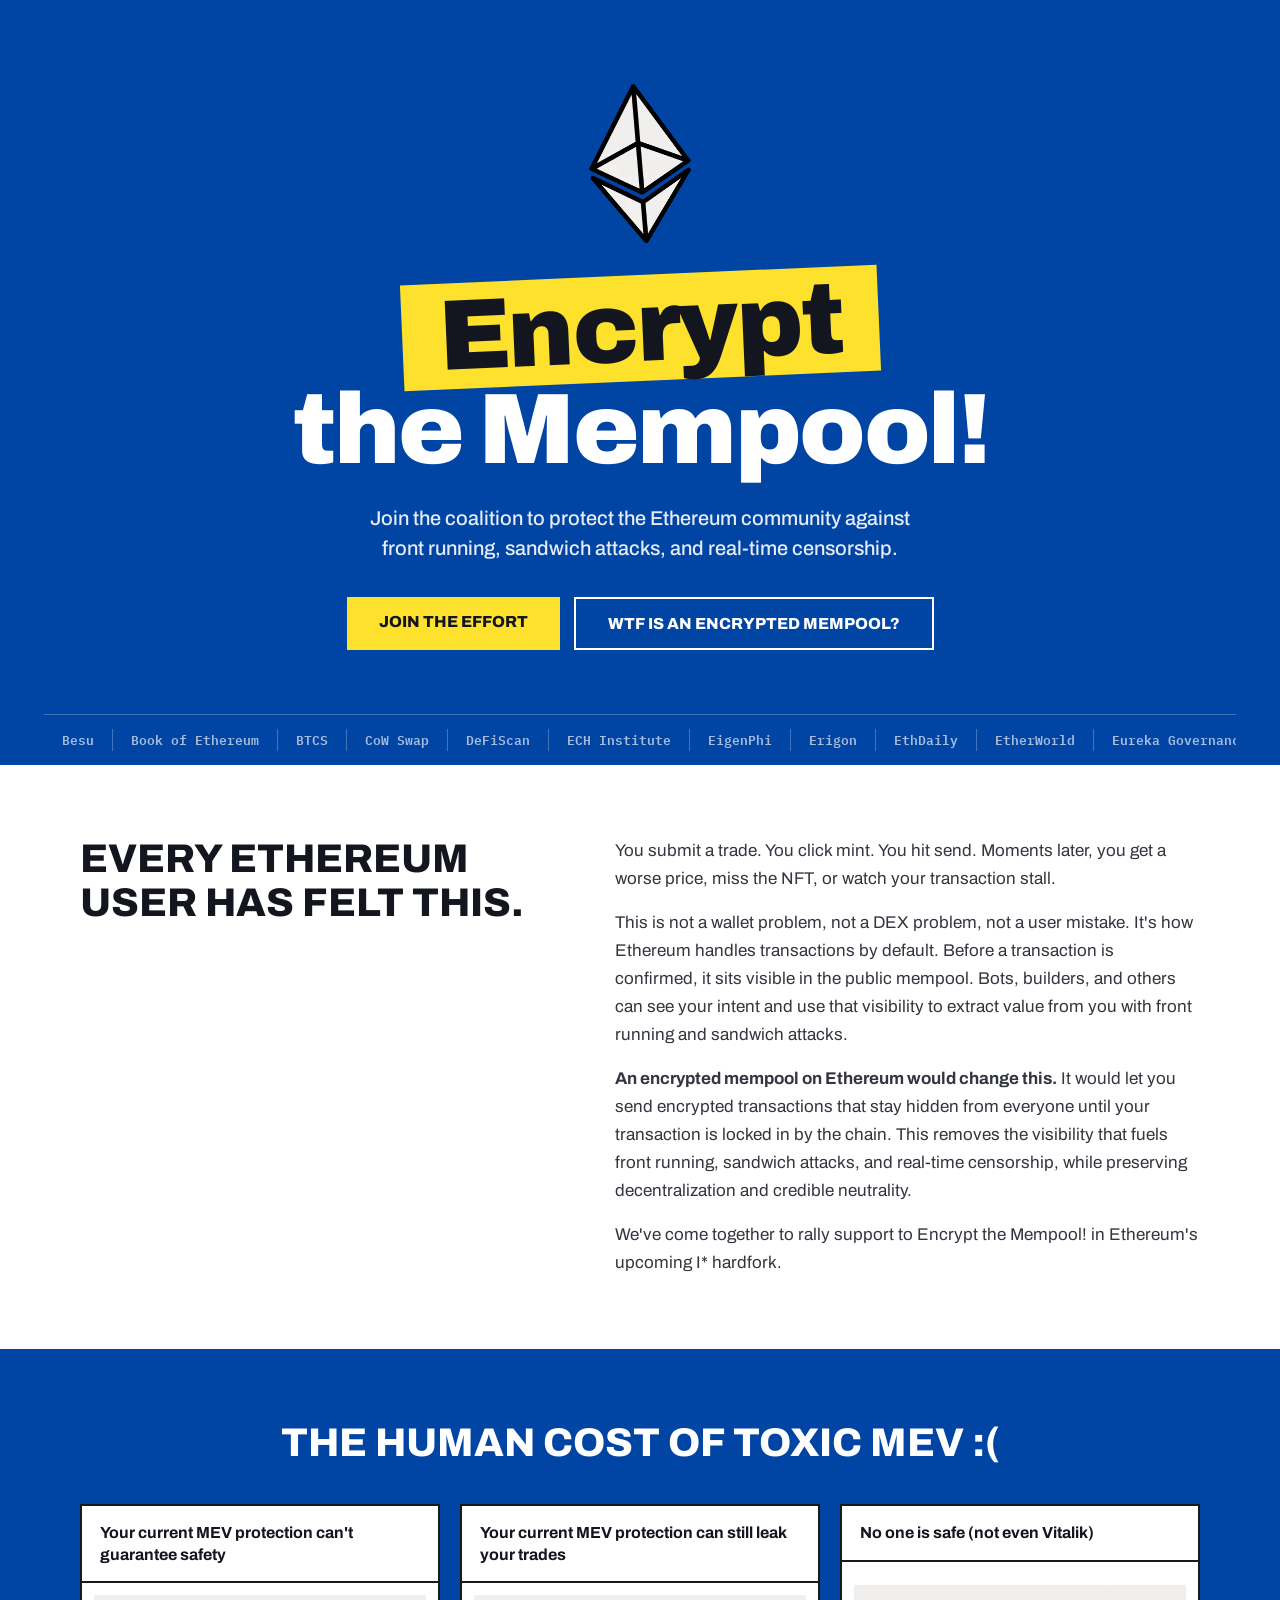
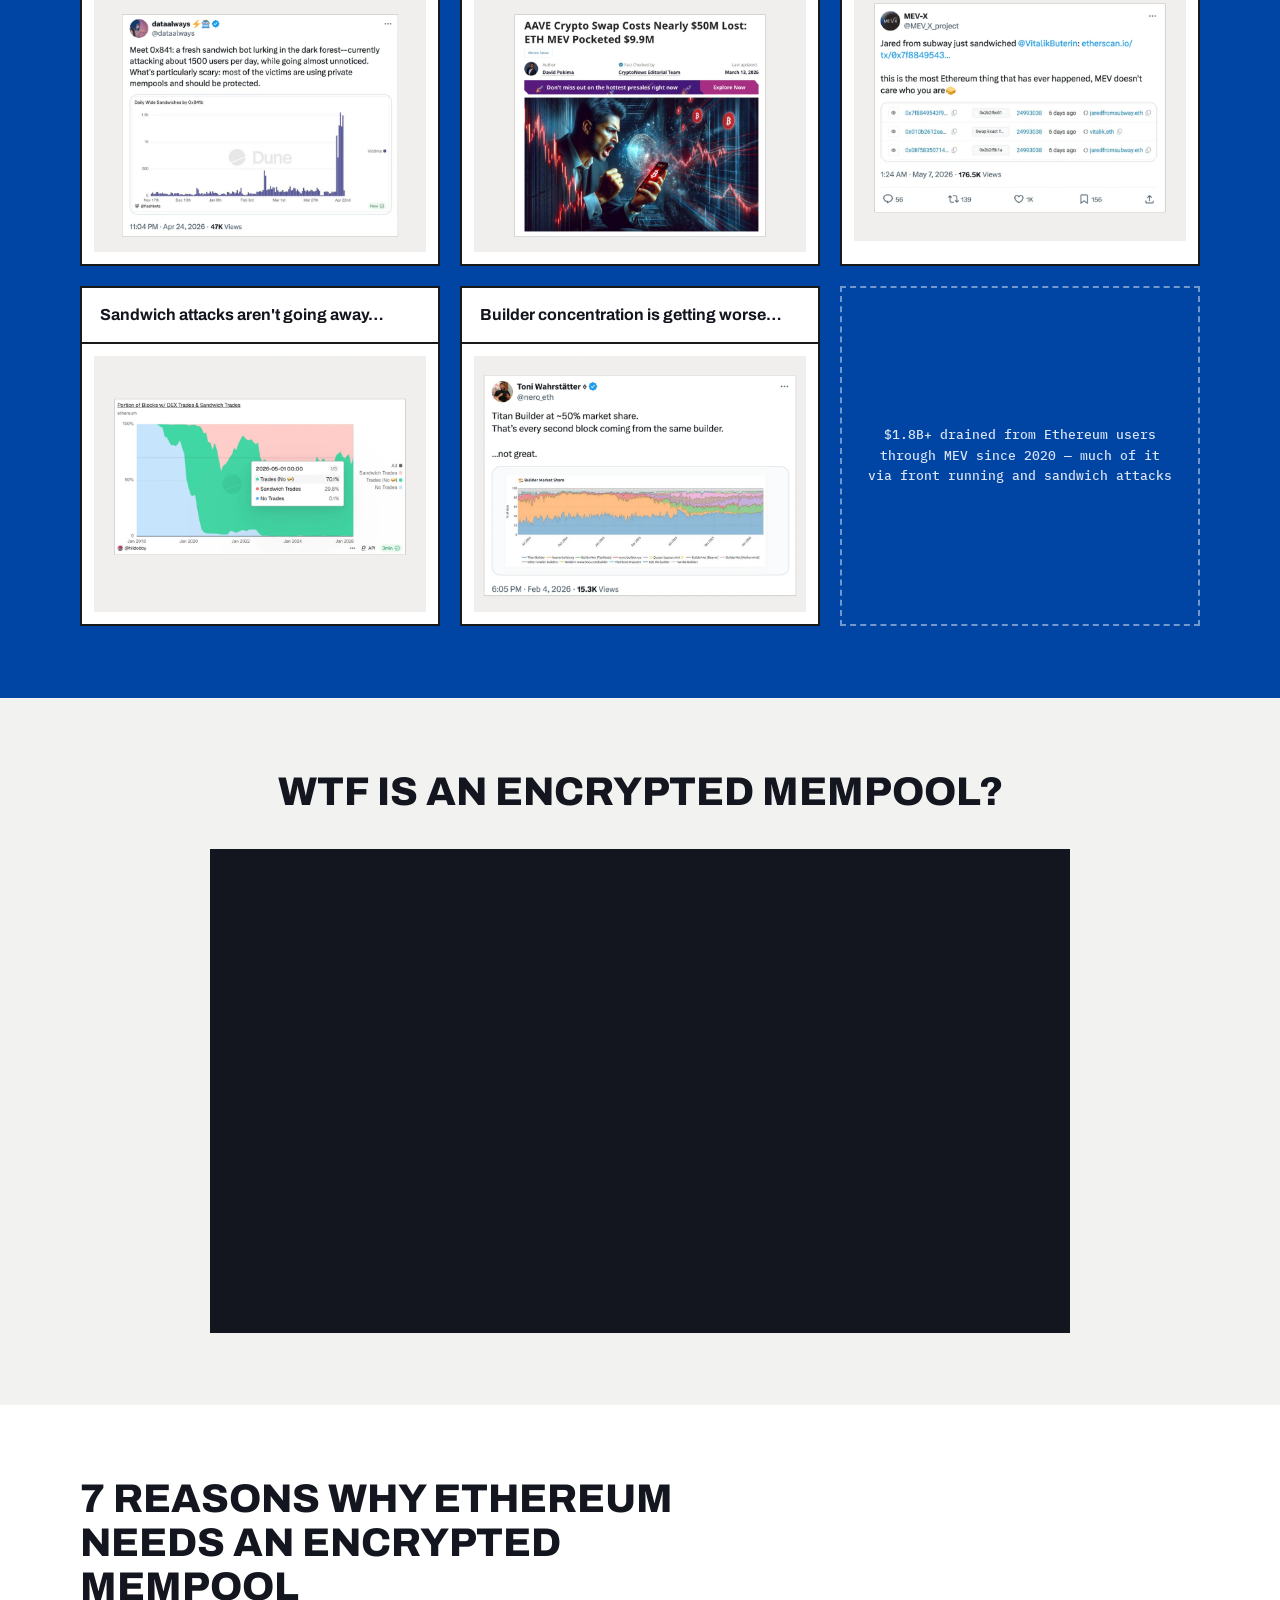
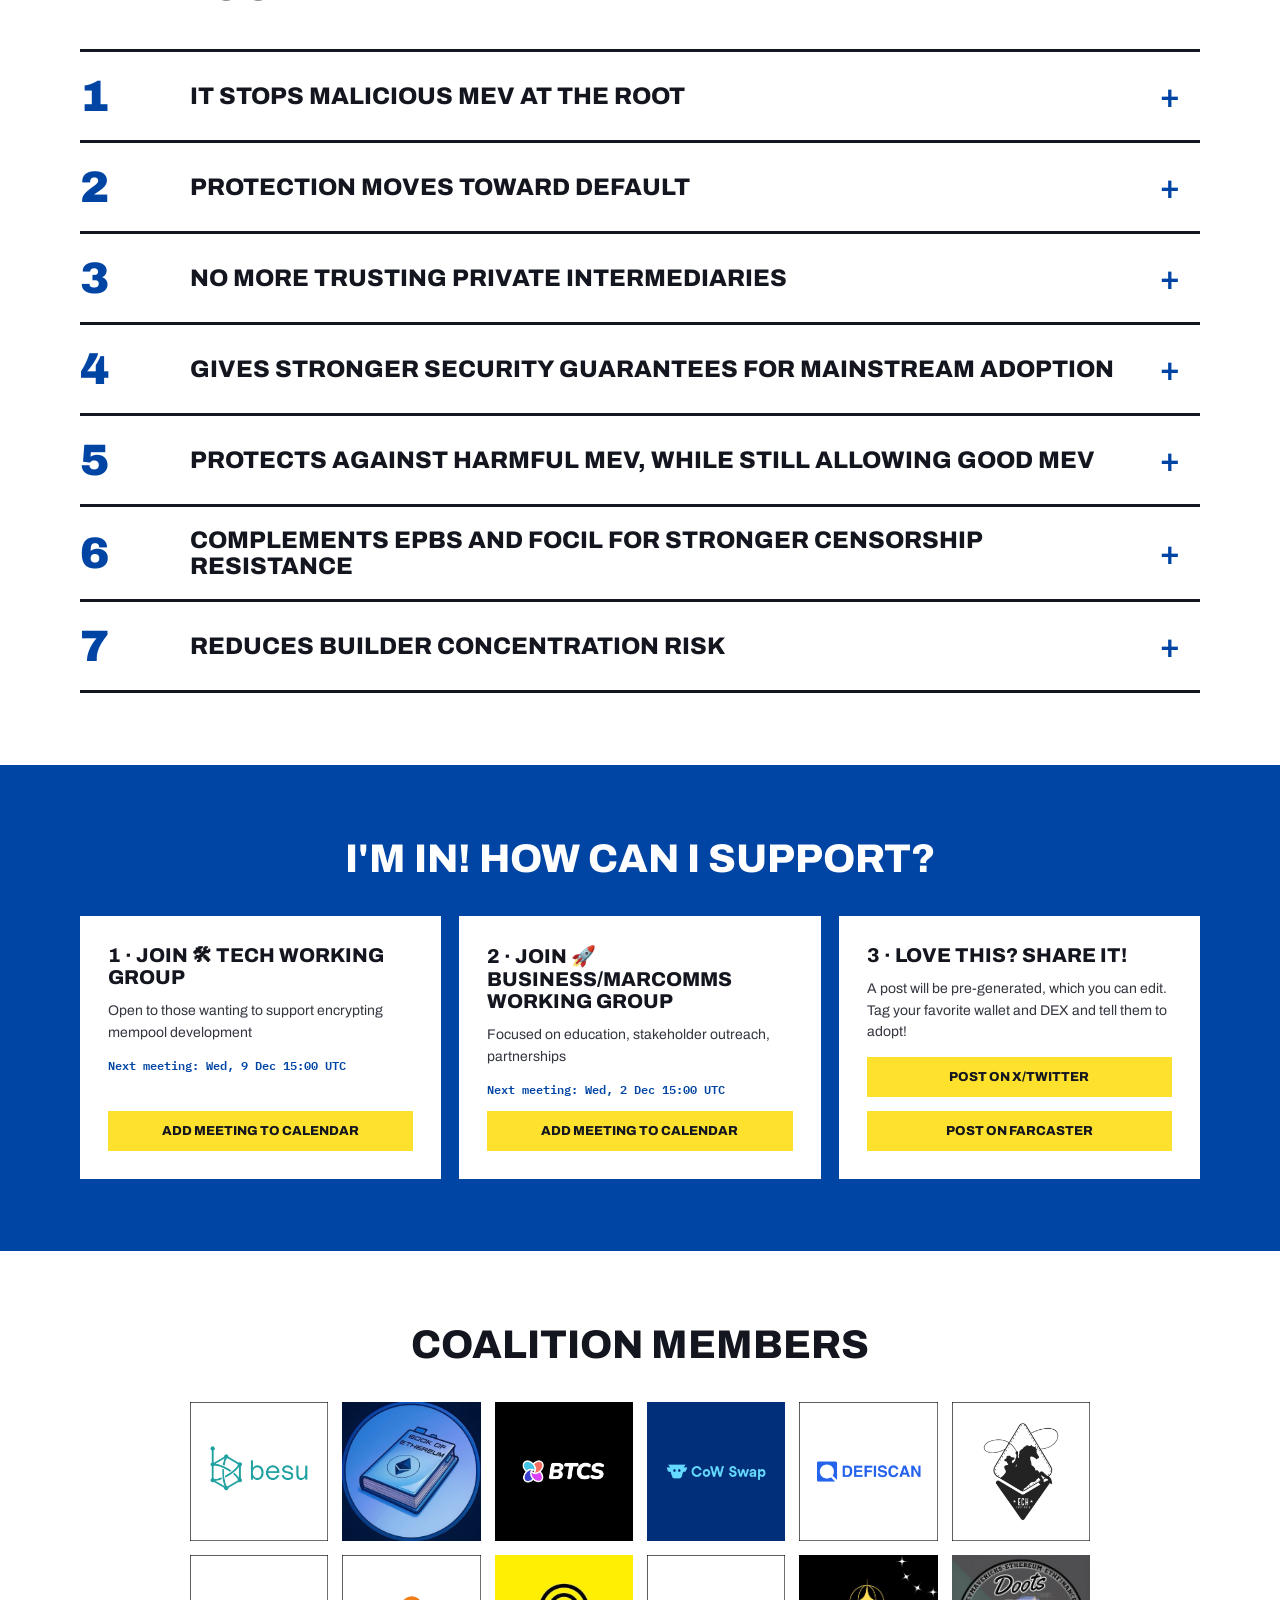
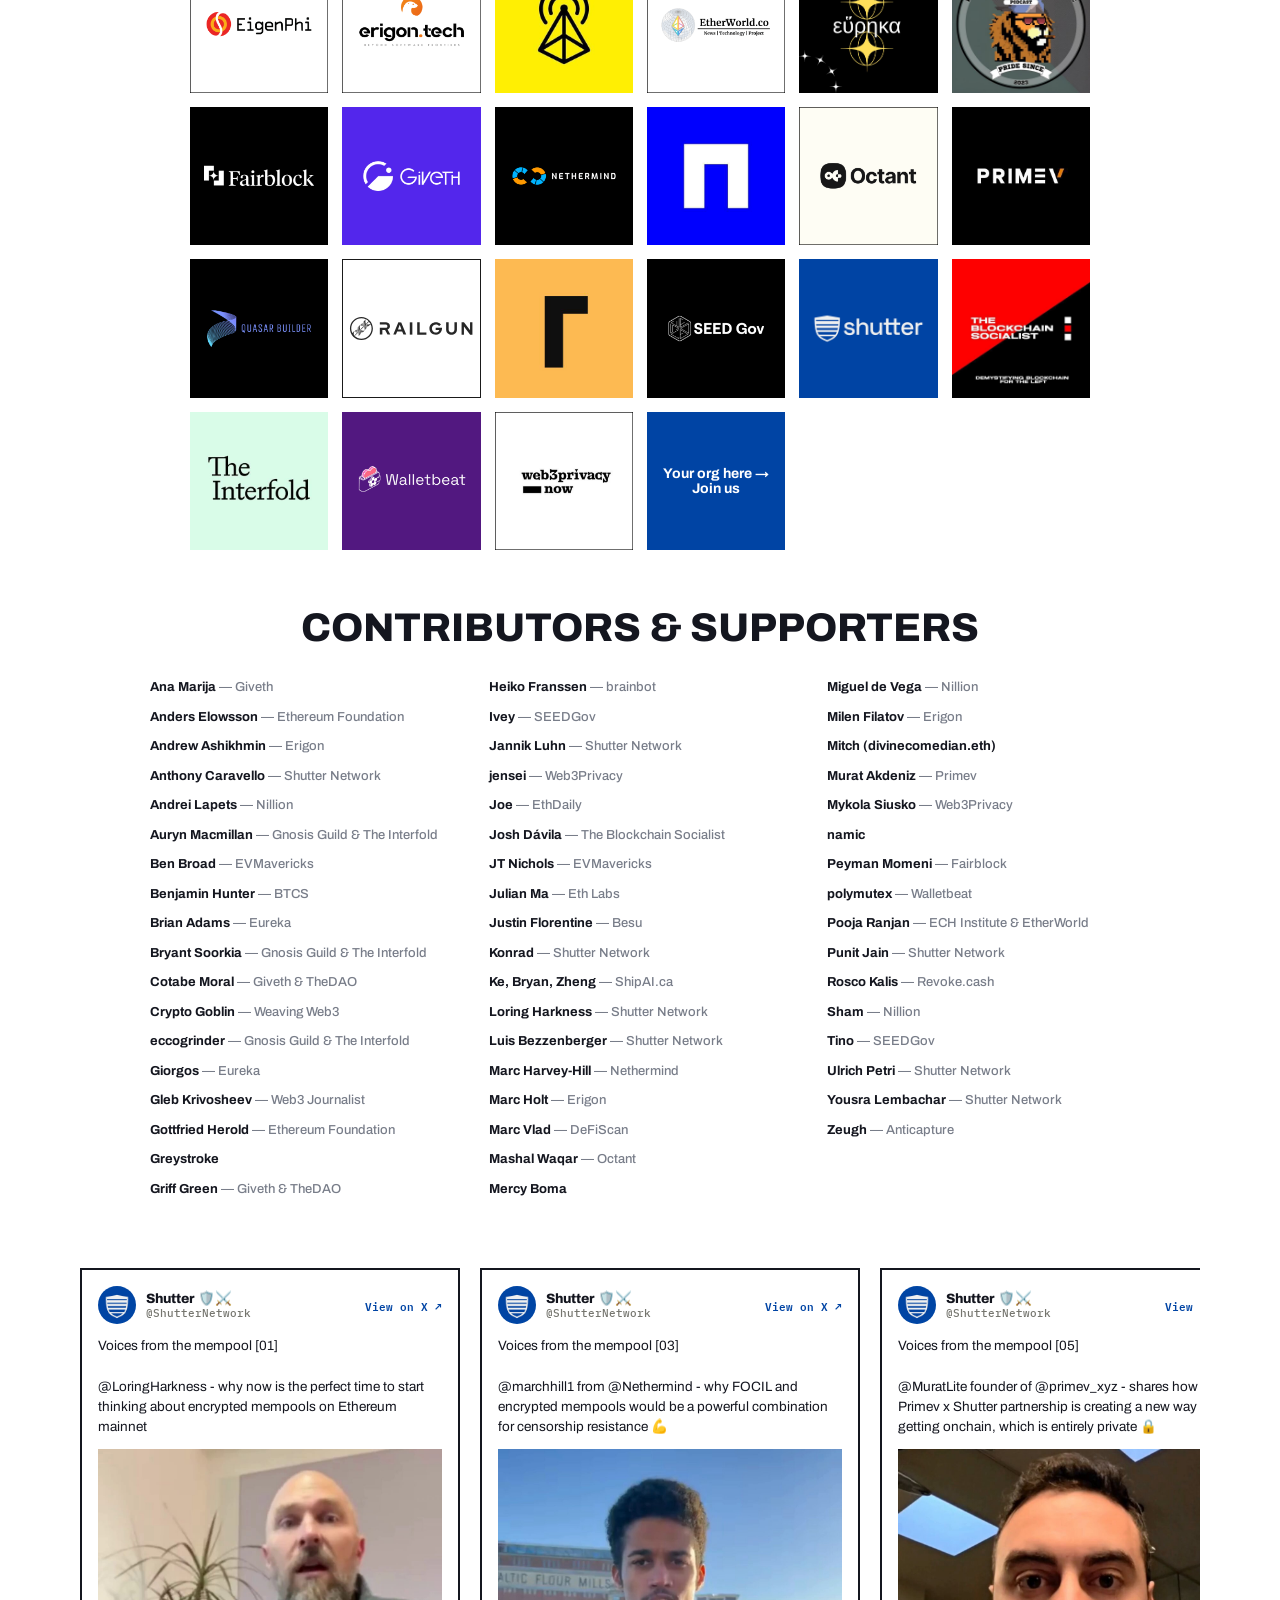
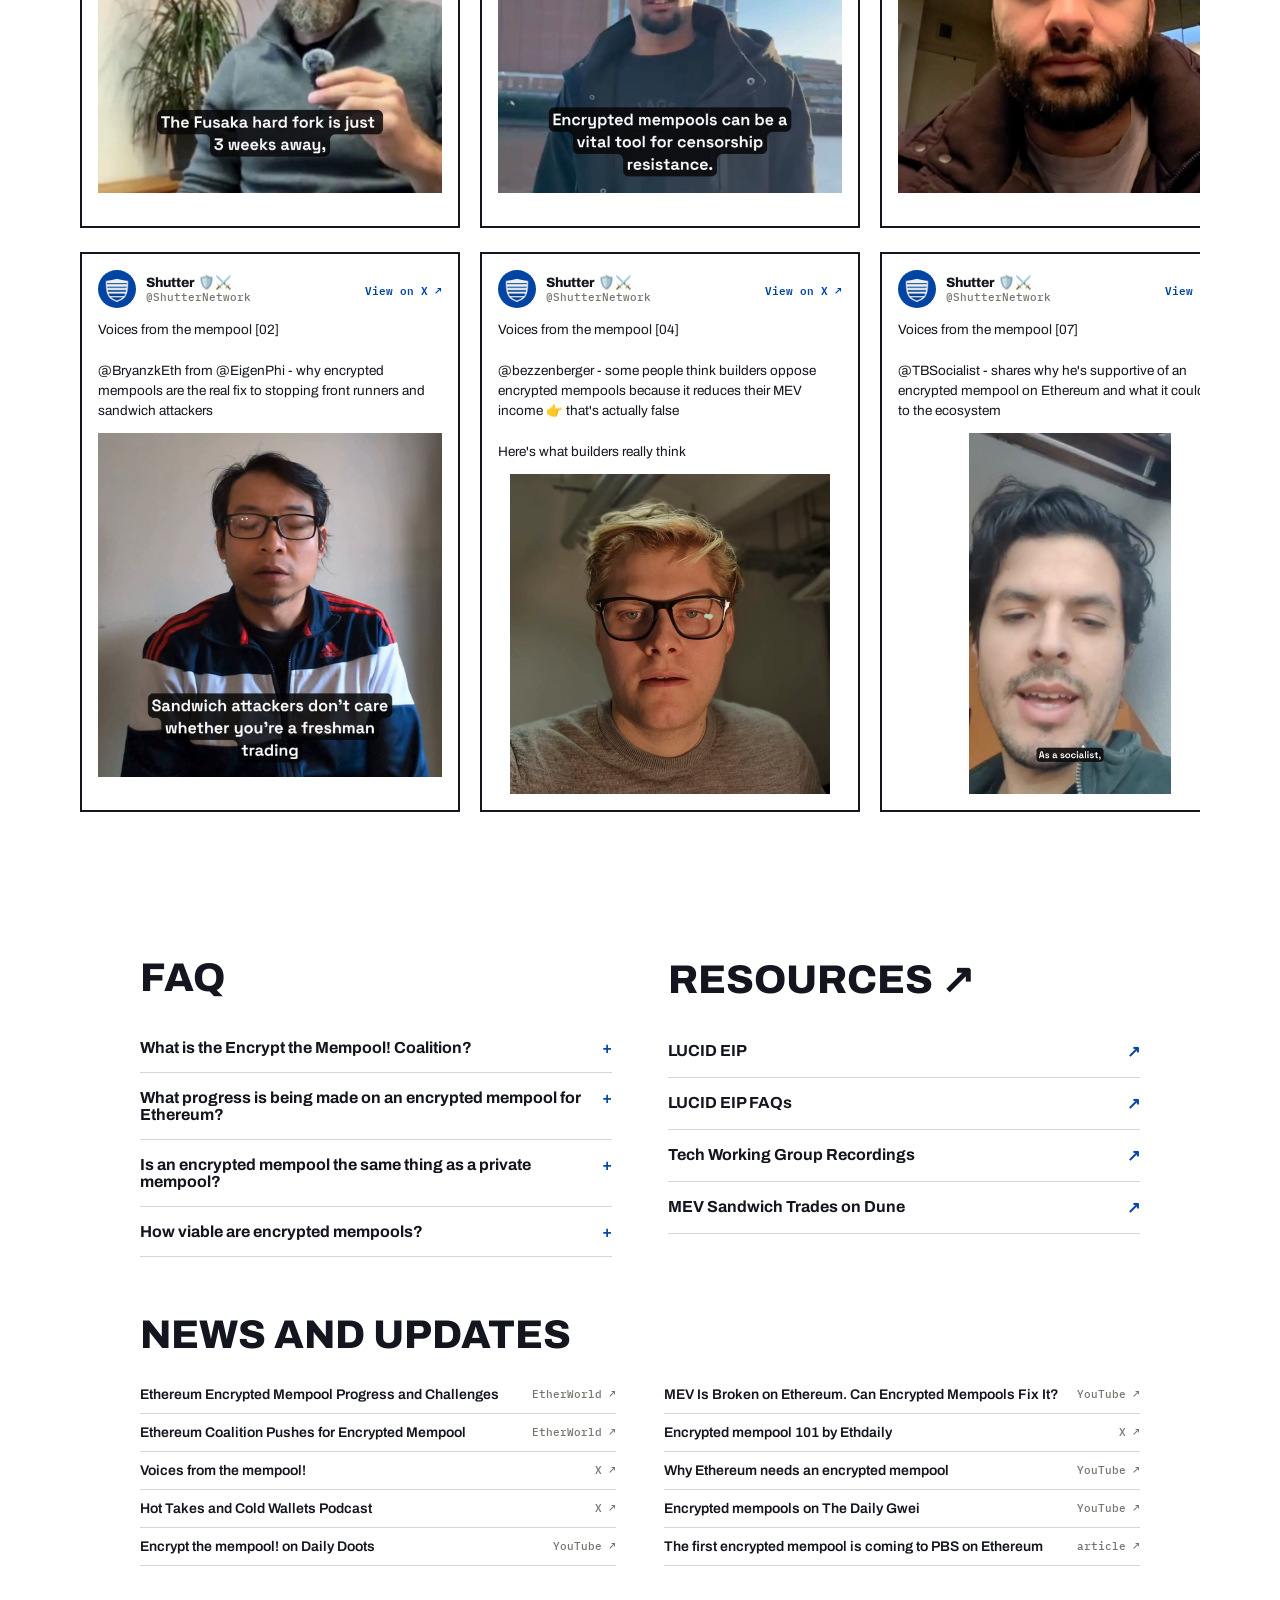
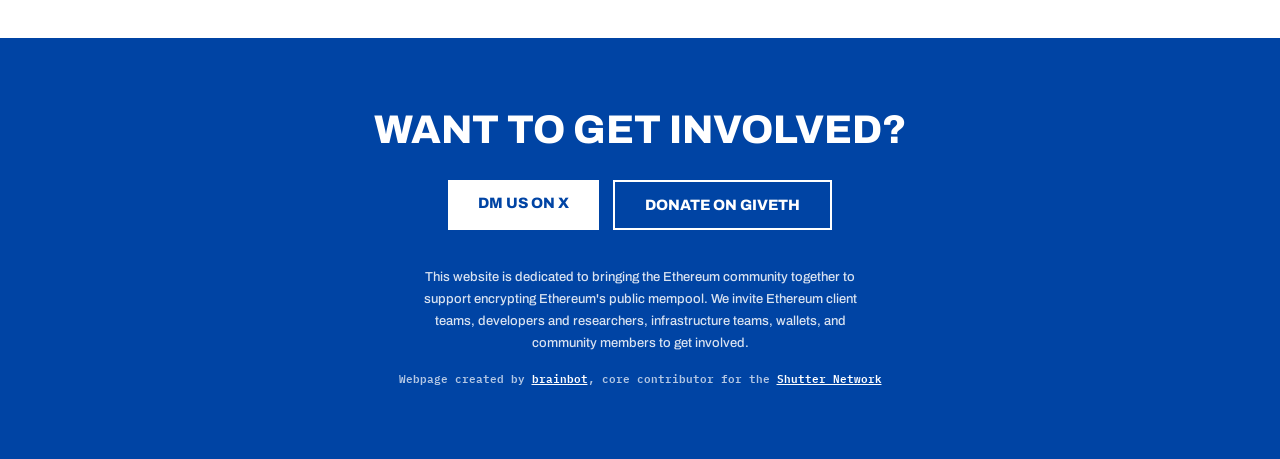
==== commit fa9eb41f: "Tech WG: next meeting 9 Dec Co-Authored-By: Claude Opus 5.5 <noreply@anthropic.com>" ====
--- a/index.html
+++ b/index.html
@@ -263,8 +263,8 @@
       <div class="support__card">
         <div class="support__card-title">1 · Join 🛠 Tech Working Group</div>
         <div class="support__card-desc">Open to those wanting to support encrypting mempool development</div>
-        <div class="support__card-date">Next meeting: Wed, 11 Nov 15:00 UTC</div>
-        <a href="https://github.com/ethereum/pm/issues/2240" class="btn btn--yellow" target="_blank" rel="noopener">ADD MEETING TO CALENDAR</a>
+        <div class="support__card-date">Next meeting: Wed, 9 Dec 15:00 UTC</div>
+        <a href="https://github.com/ethereum/pm/issues/2300" class="btn btn--yellow" target="_blank" rel="noopener">ADD MEETING TO CALENDAR</a>
       </div>
 
       <div class="support__card">
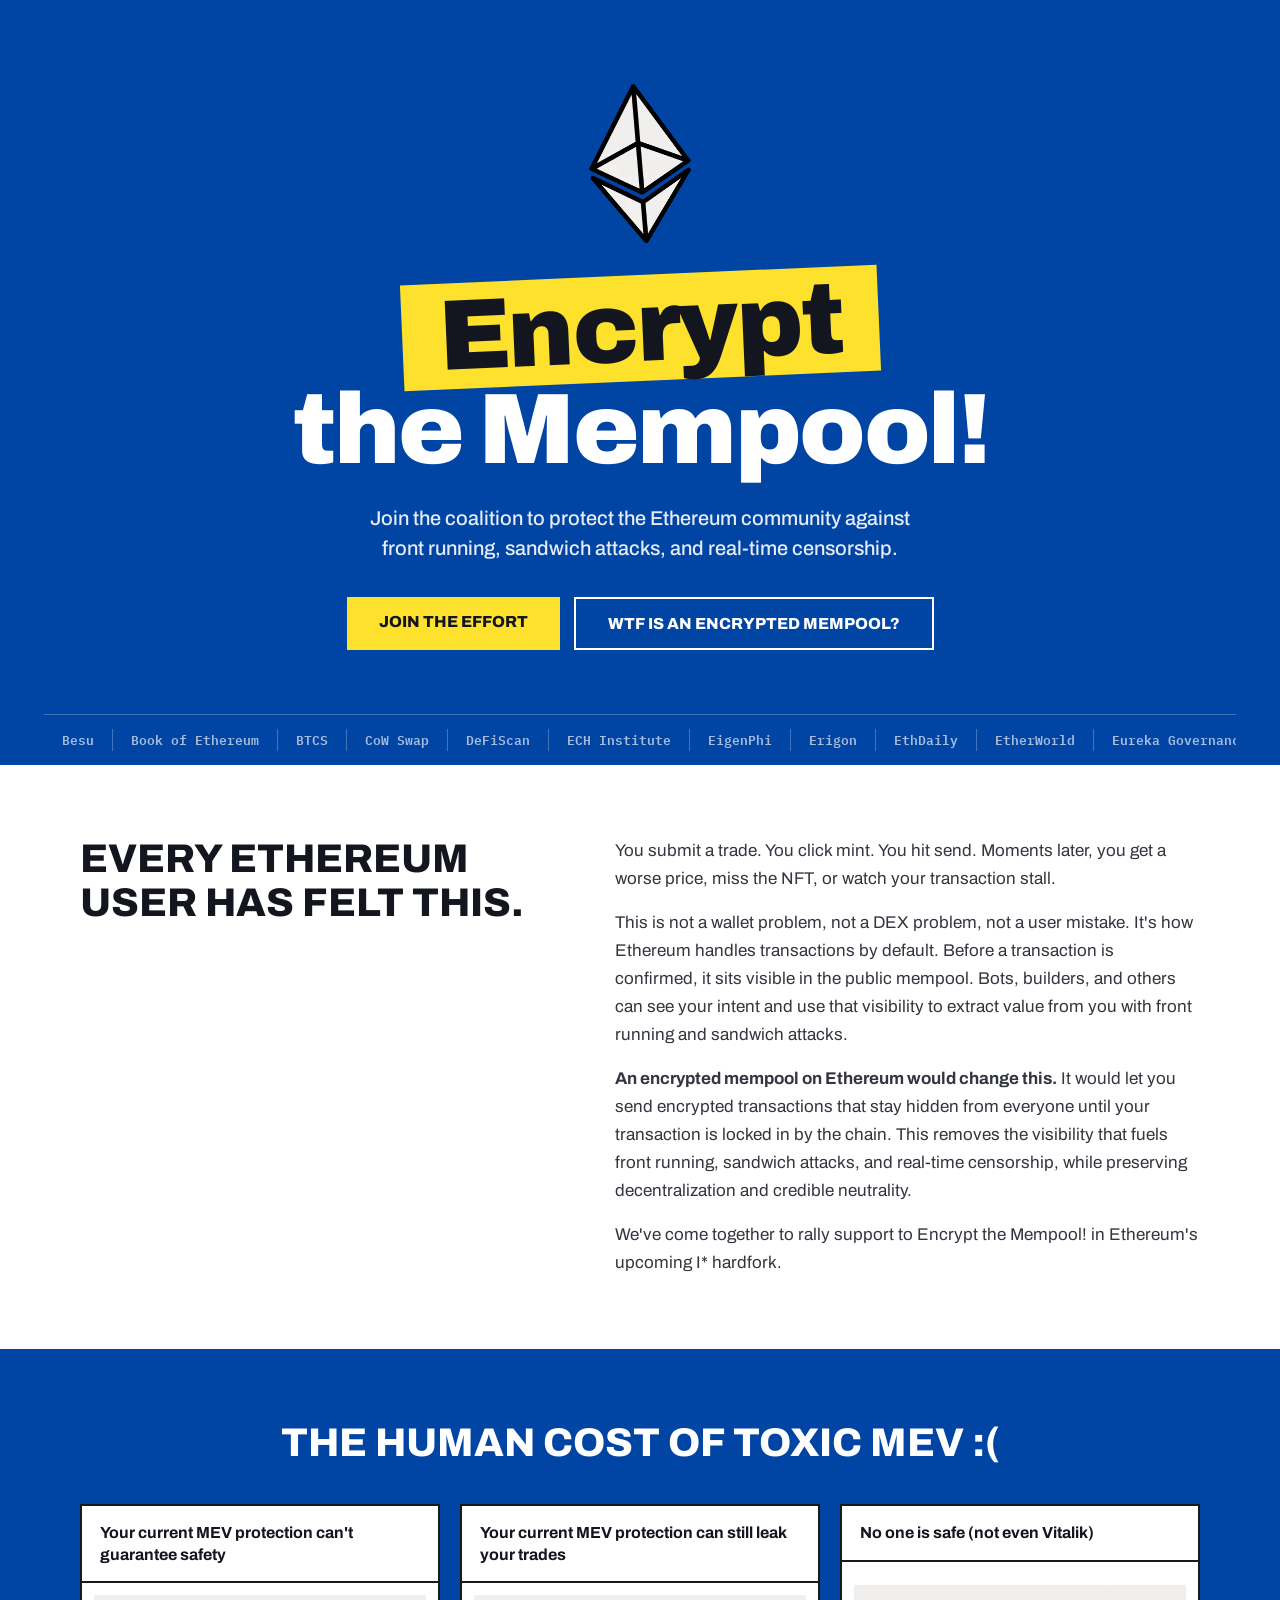
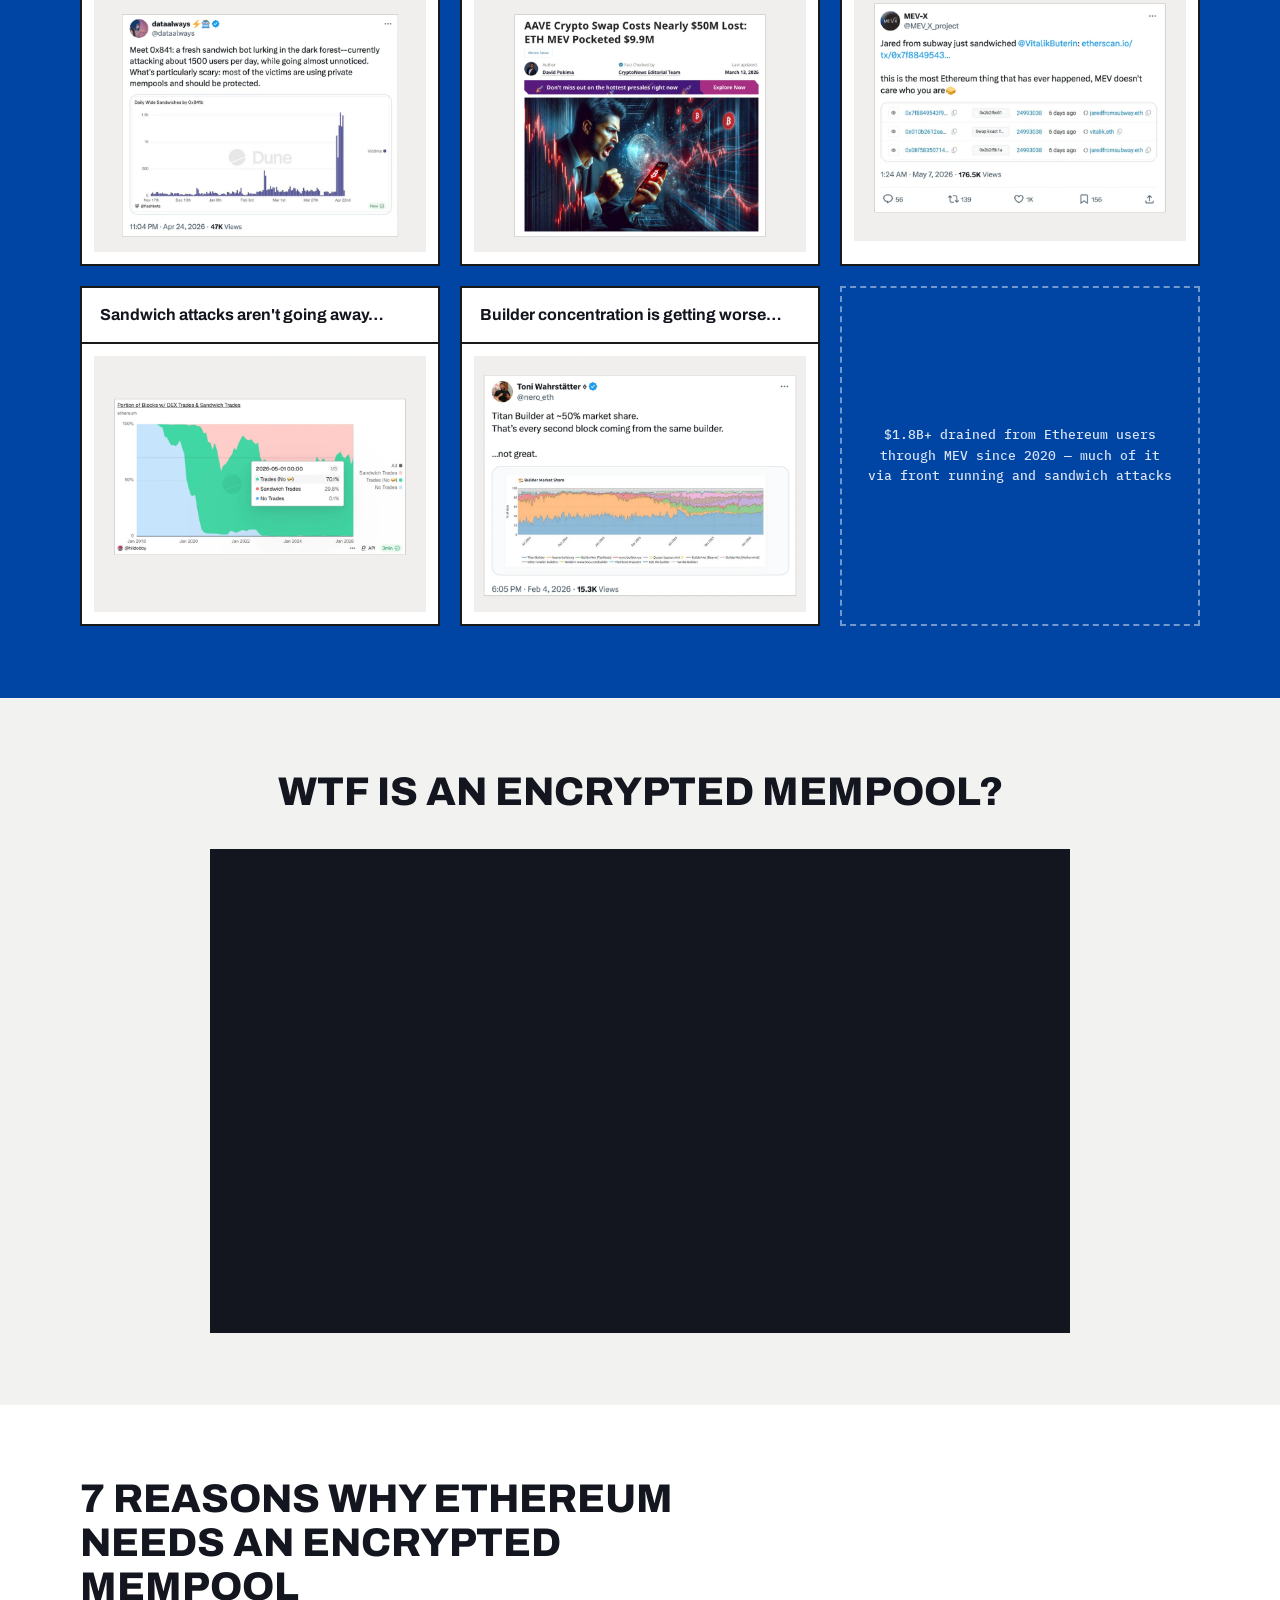
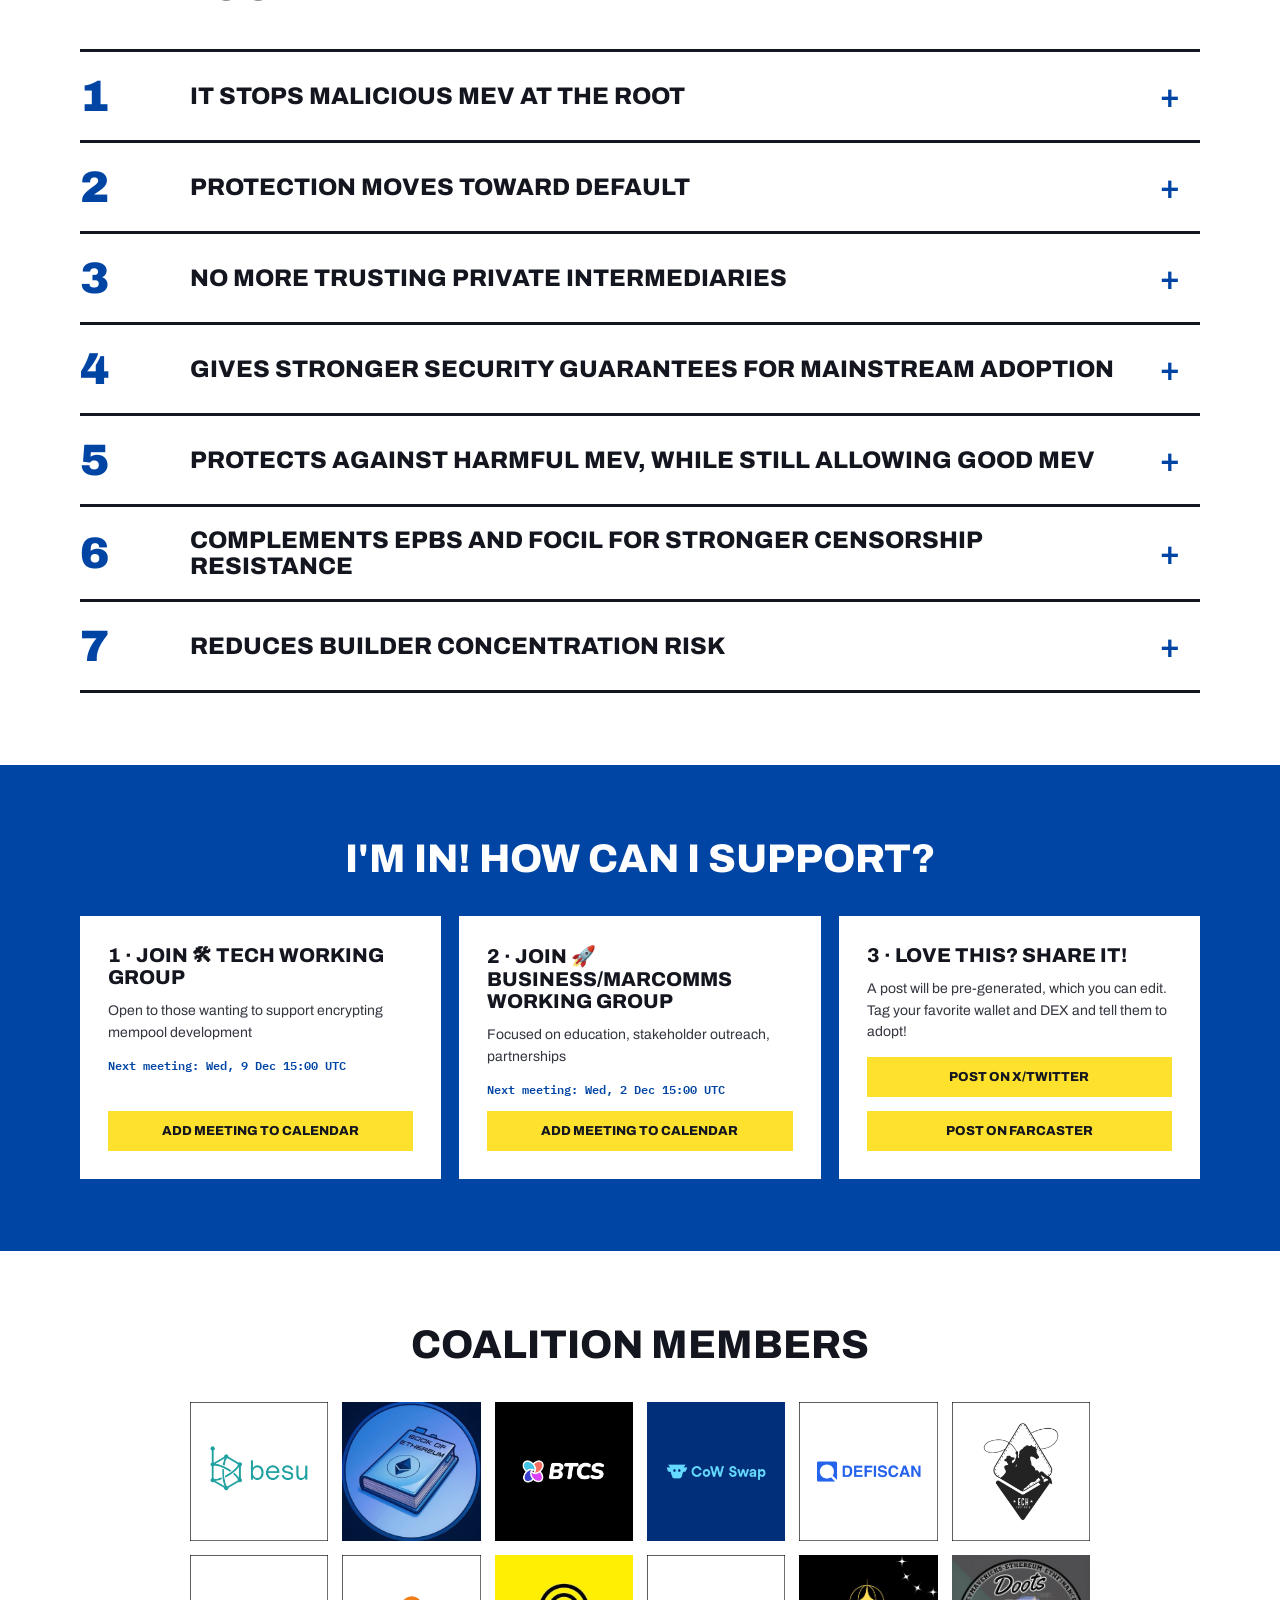
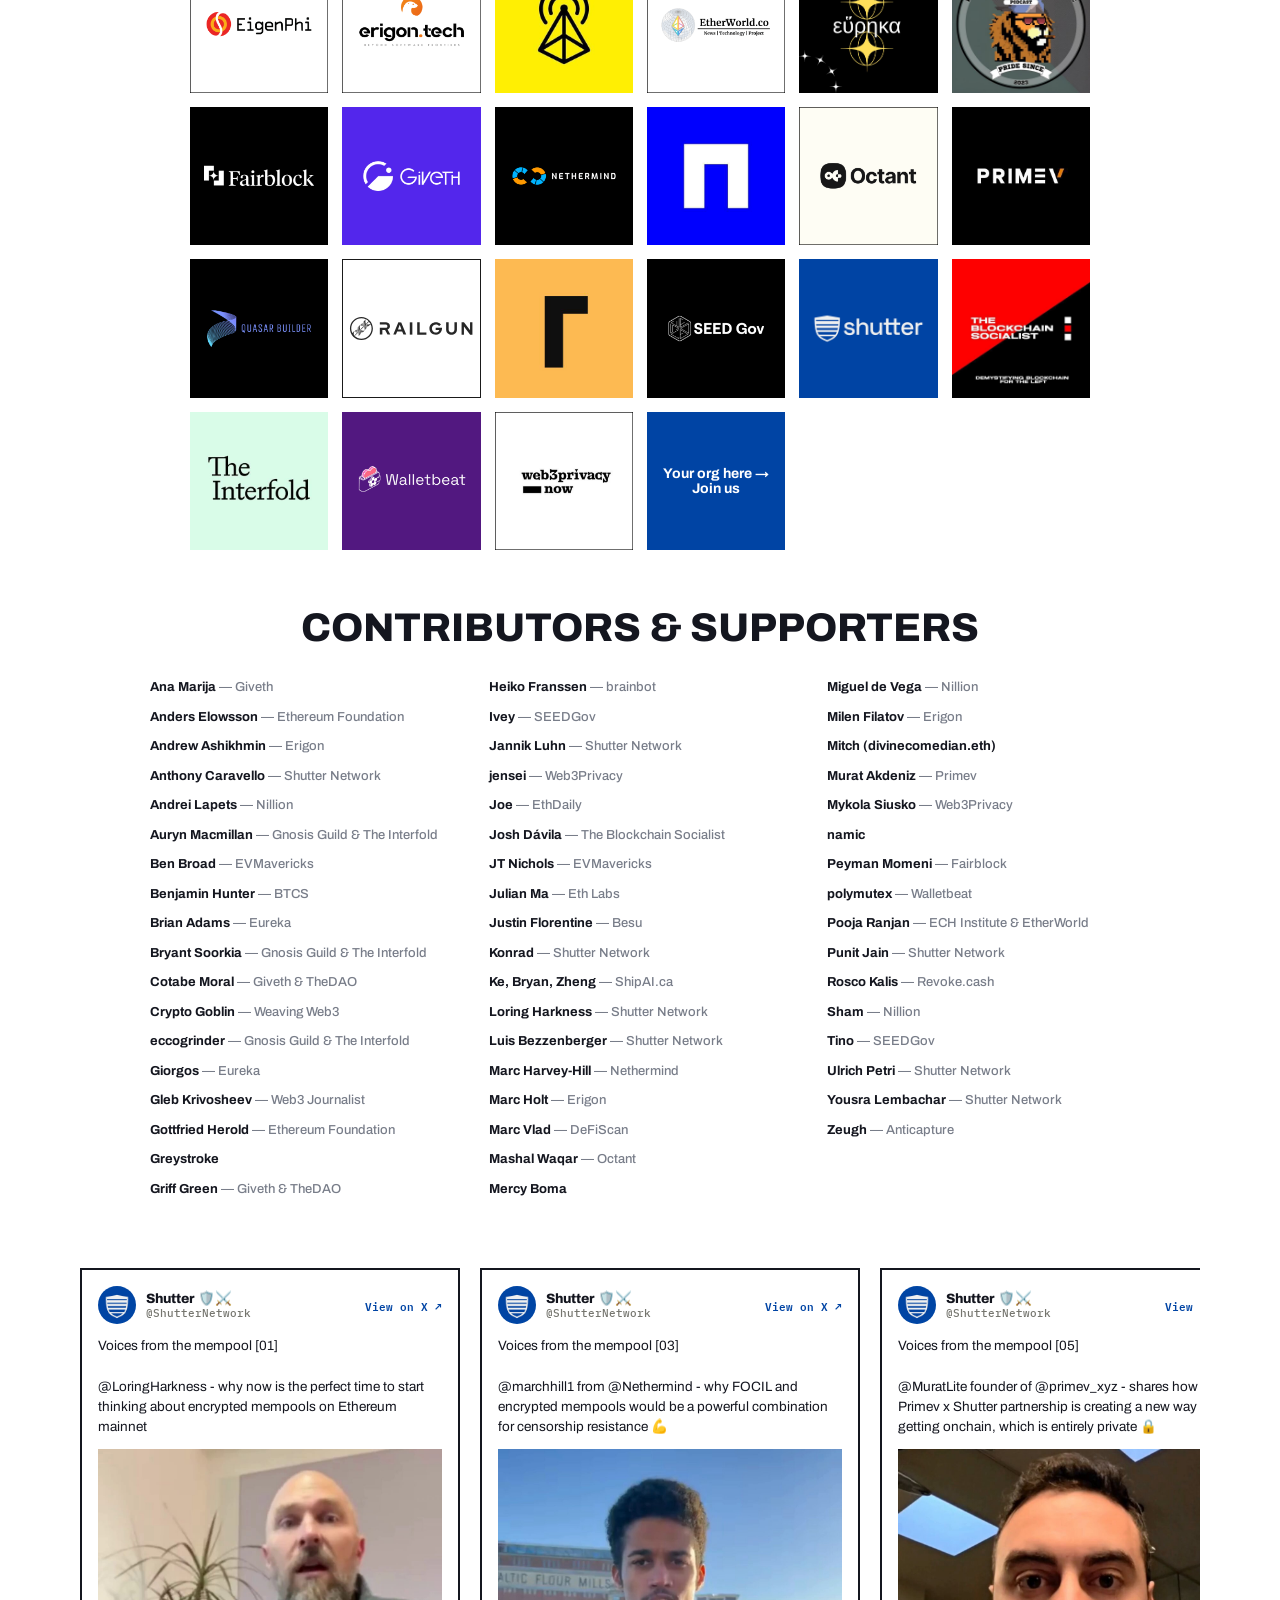
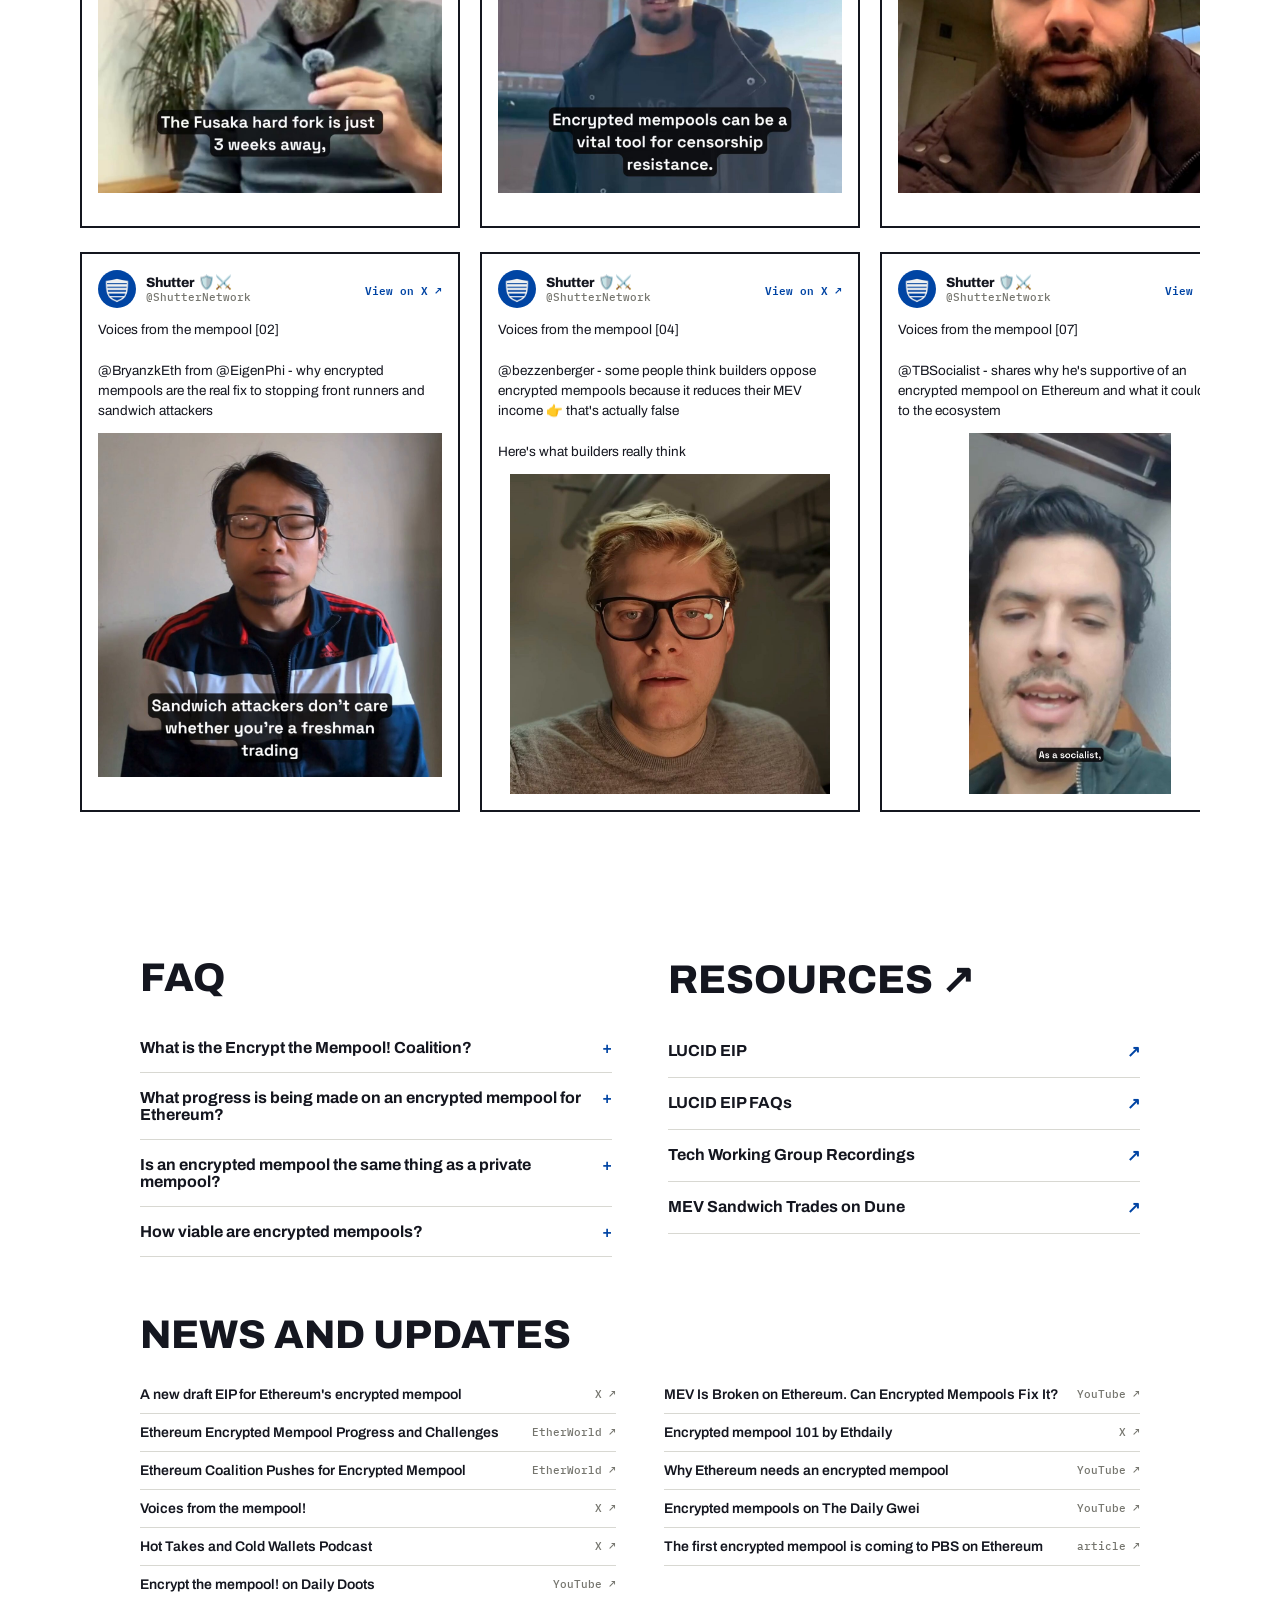
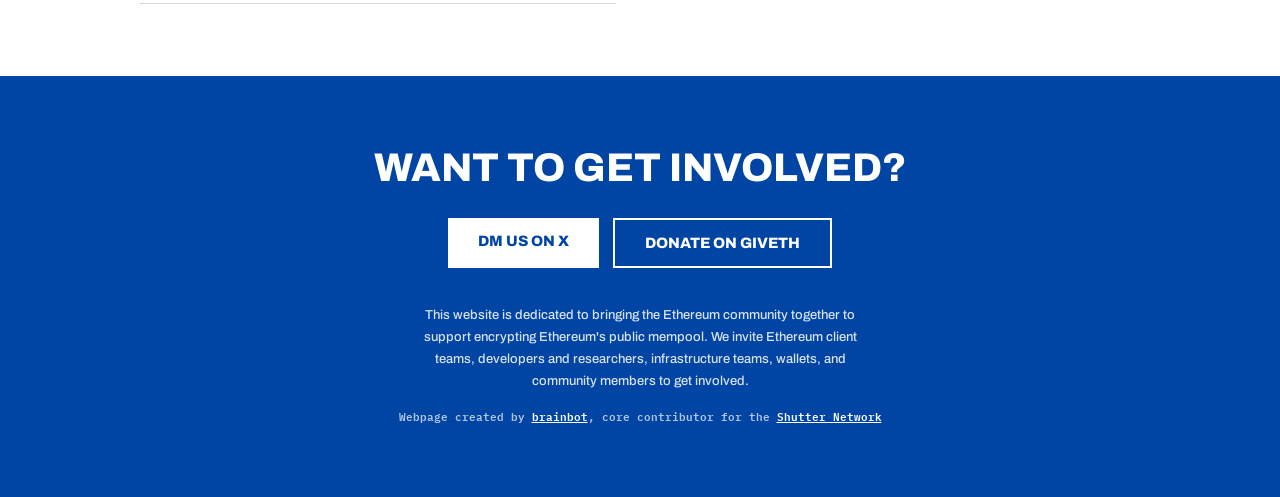
==== commit 4c6921f2: "News: new draft EIP announcement Co-Authored-By: Claude Opus 5.5 <noreply@anthropic.com>" ====
--- a/index.html
+++ b/index.html
@@ -686,6 +686,7 @@
   <div class="news">
     <h2 class="news__title">News and Updates</h2>
     <div class="news__list">
+      <a href="https://x.com/ShutterNetwork/status/2120170553688686957" class="news__item" target="_blank" rel="noopener">A new draft EIP for Ethereum&#39;s encrypted mempool <span class="news__source">X ↗</span></a>
       <a href="https://etherworld.co/ethereum-encrypted-mempool-progress-challenges-the-road-to-hegota/" class="news__item" target="_blank" rel="noopener">Ethereum Encrypted Mempool Progress and Challenges <span class="news__source">EtherWorld ↗</span></a>
       <a href="https://etherworld.co/ethereum-coalition-pushes-for-encrypted-mempool-in-upcoming-hardfork/" class="news__item" target="_blank" rel="noopener">Ethereum Coalition Pushes for Encrypted Mempool <span class="news__source">EtherWorld ↗</span></a>
       <a href="https://x.com/ShutterNetwork/status/1991802366493122913" class="news__item" target="_blank" rel="noopener">Voices from the mempool! <span class="news__source">X ↗</span></a>
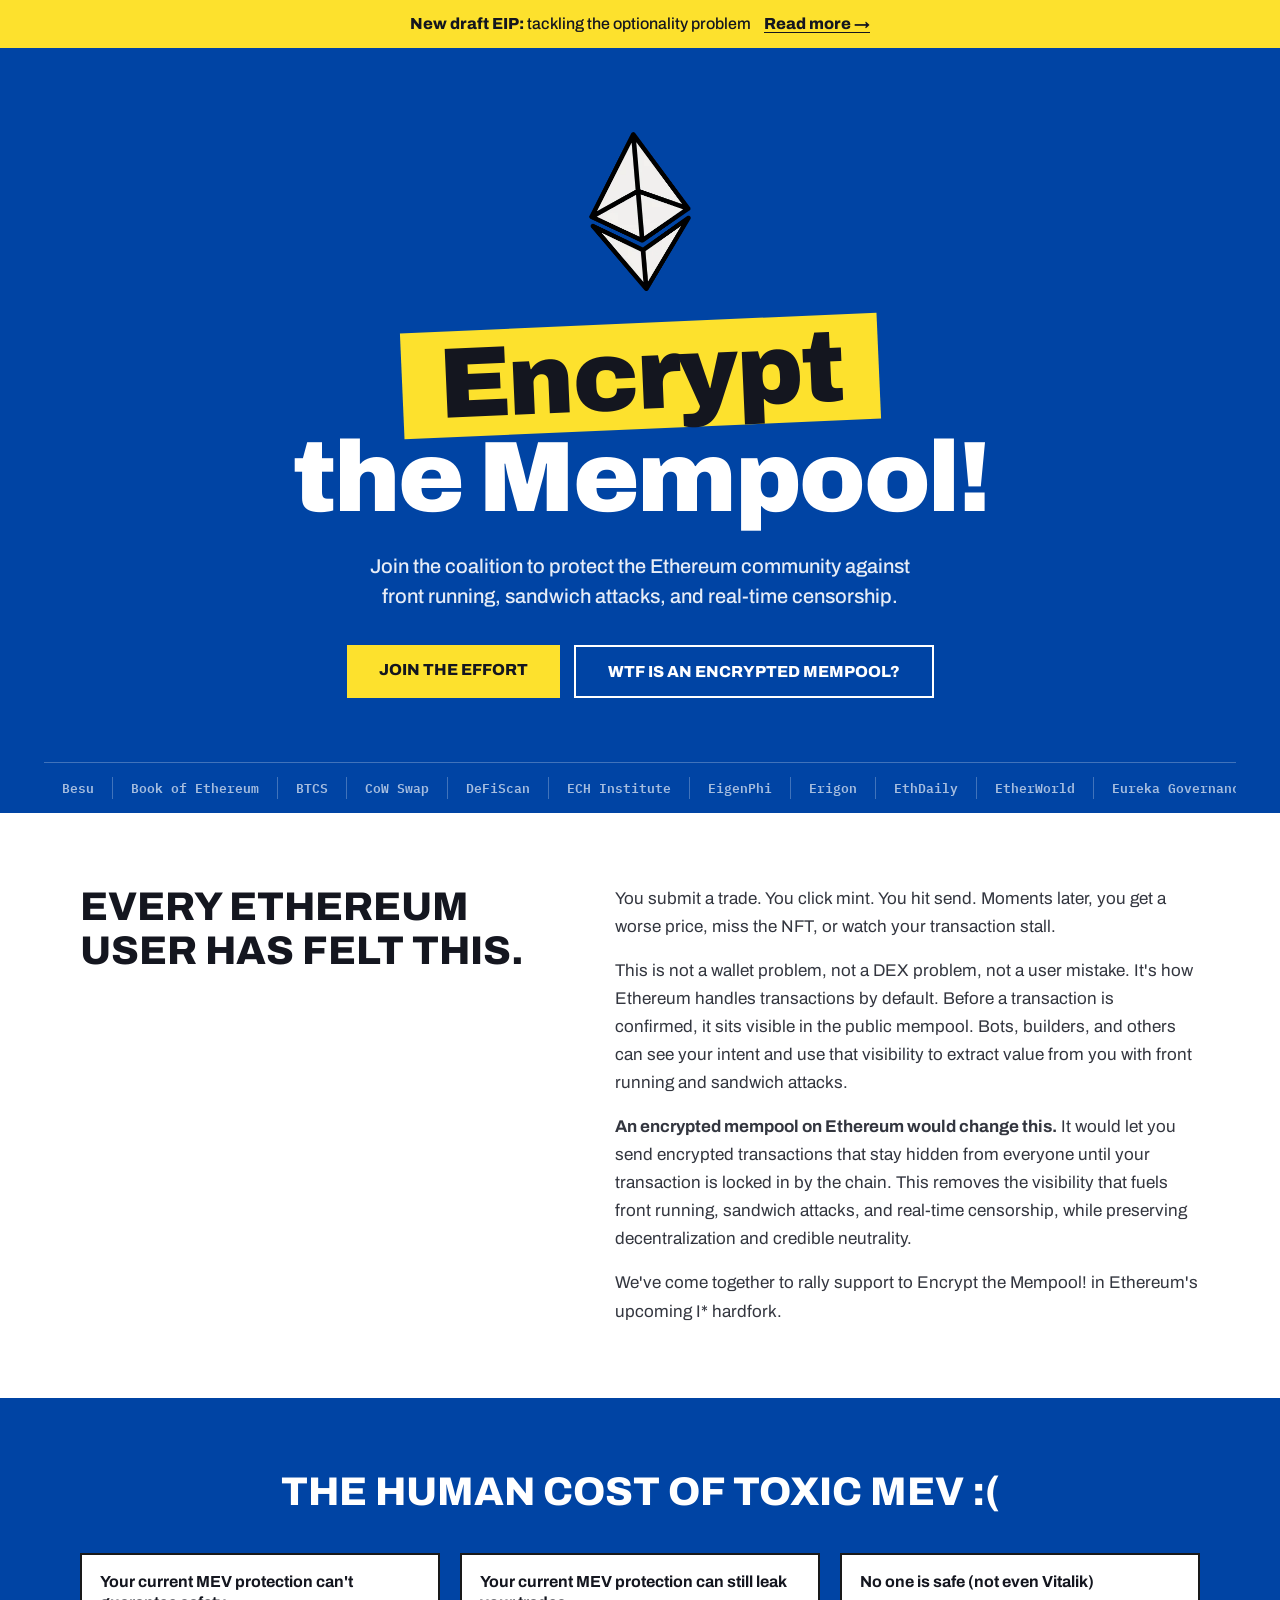
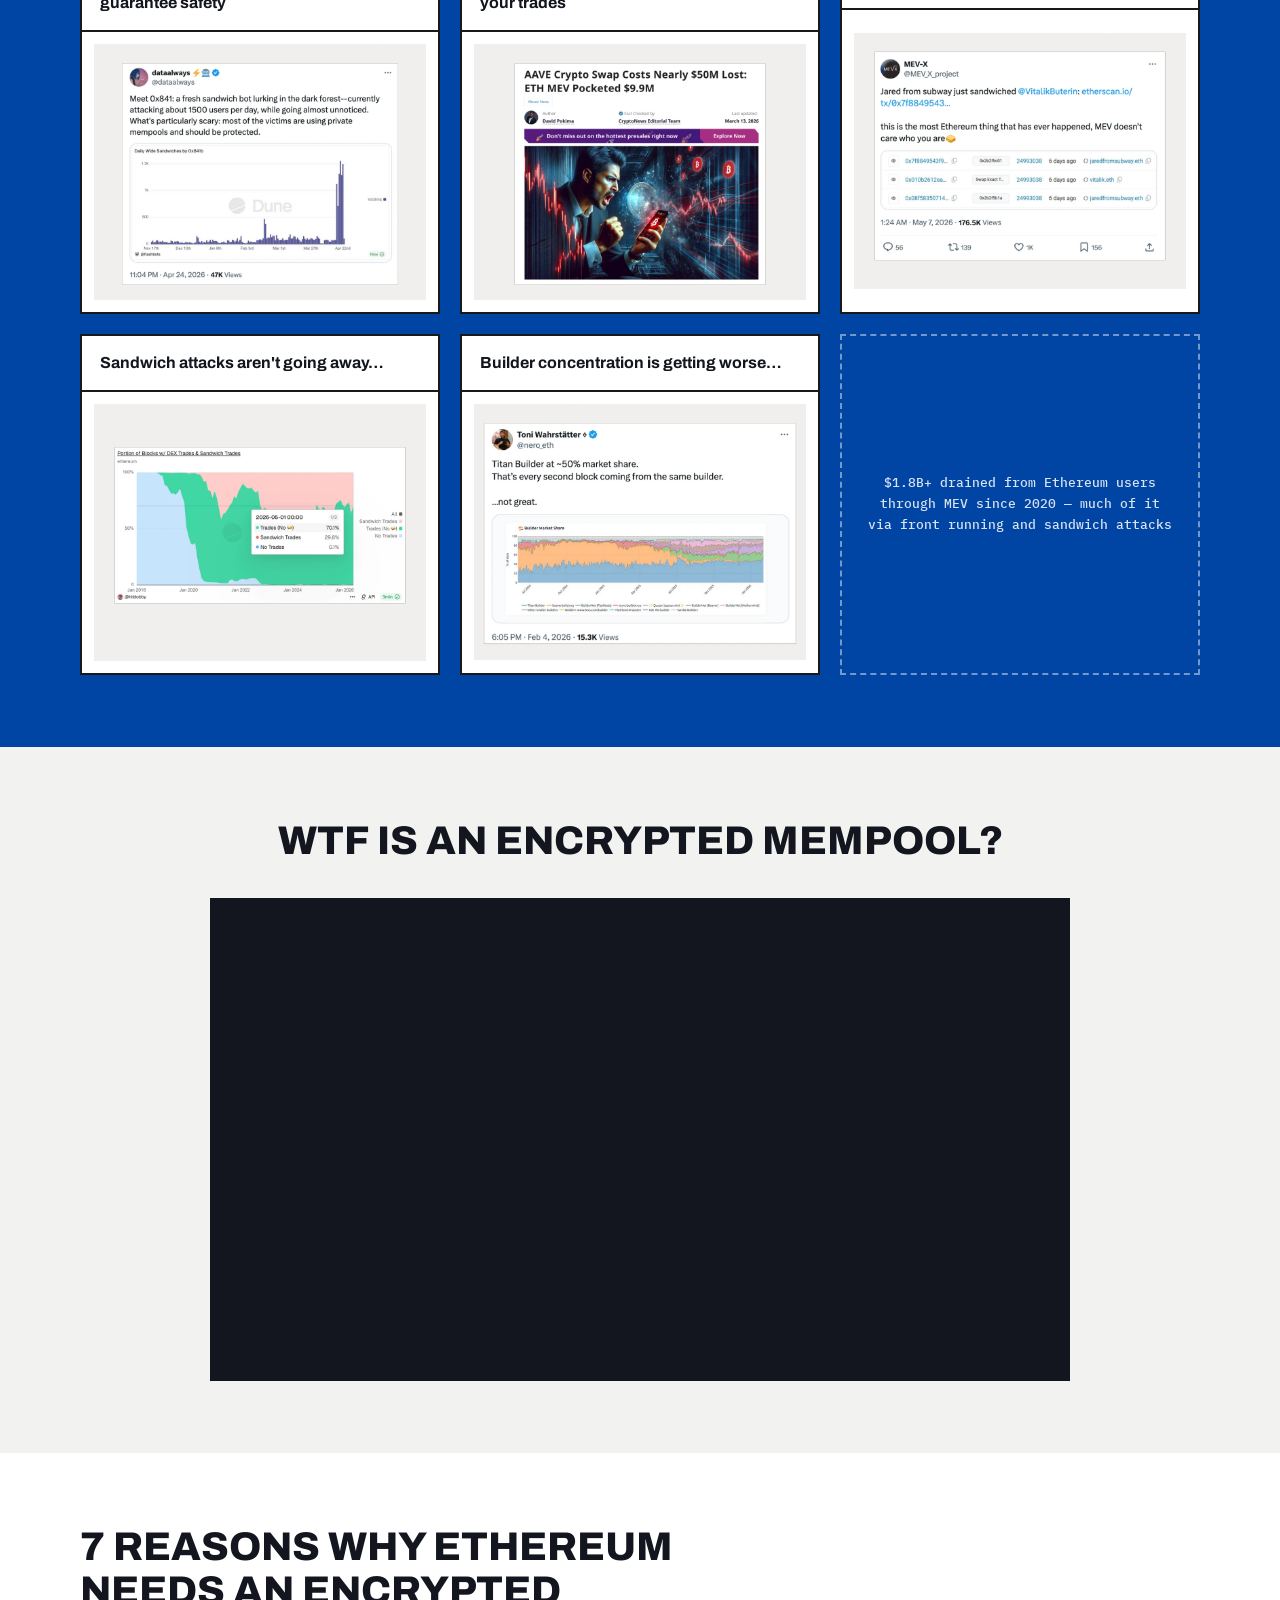
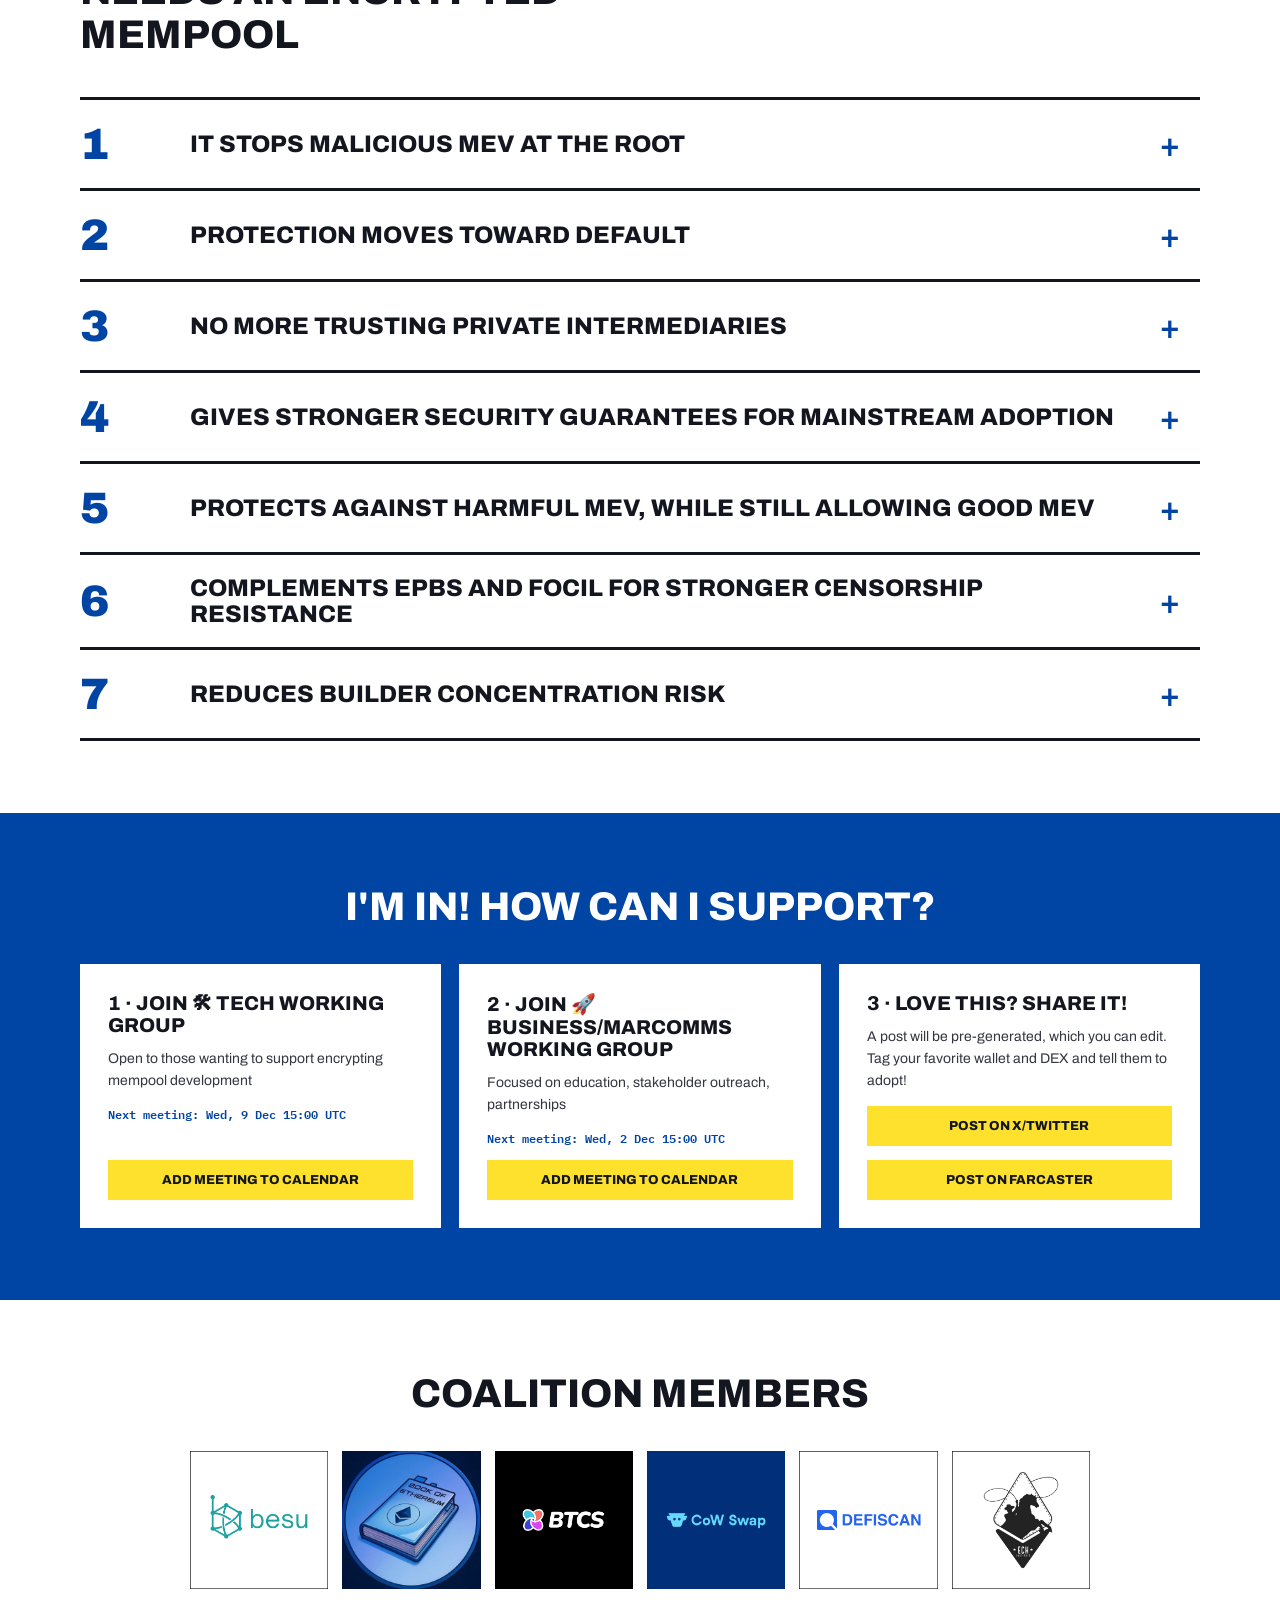
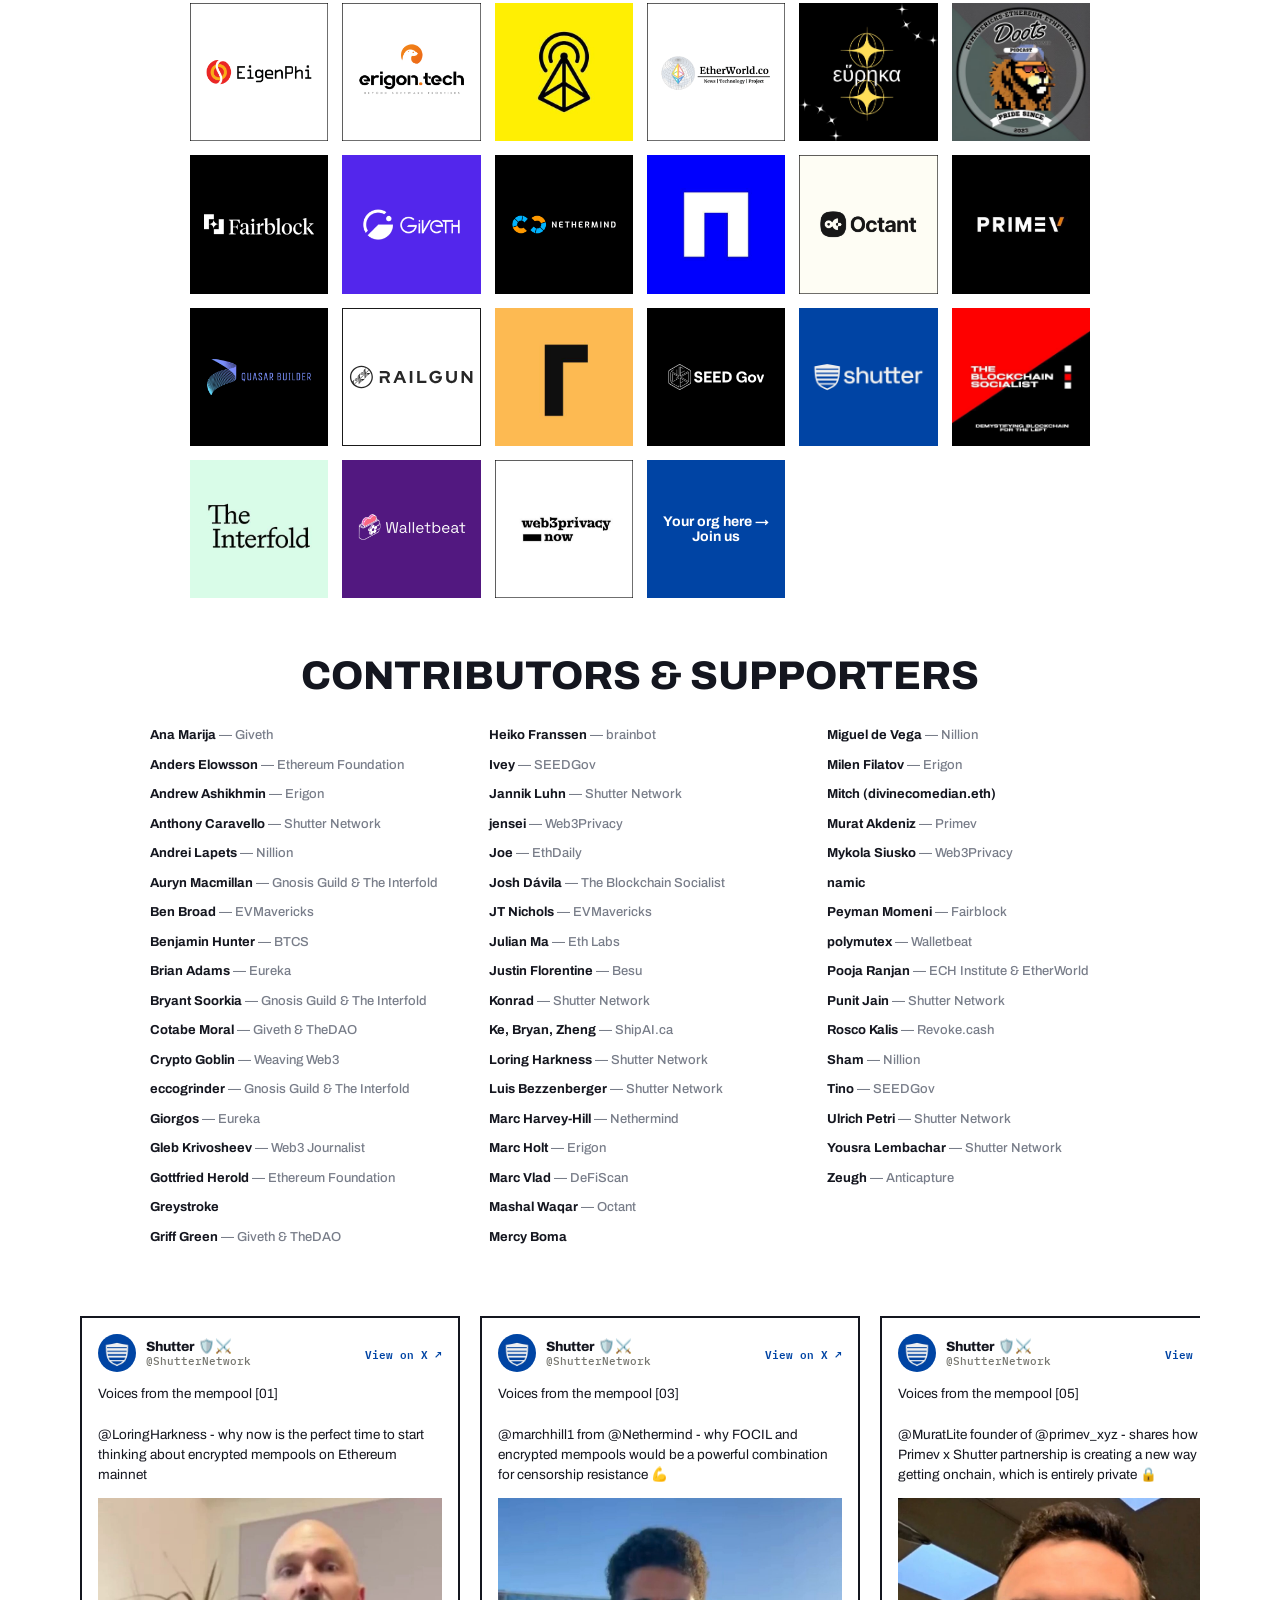
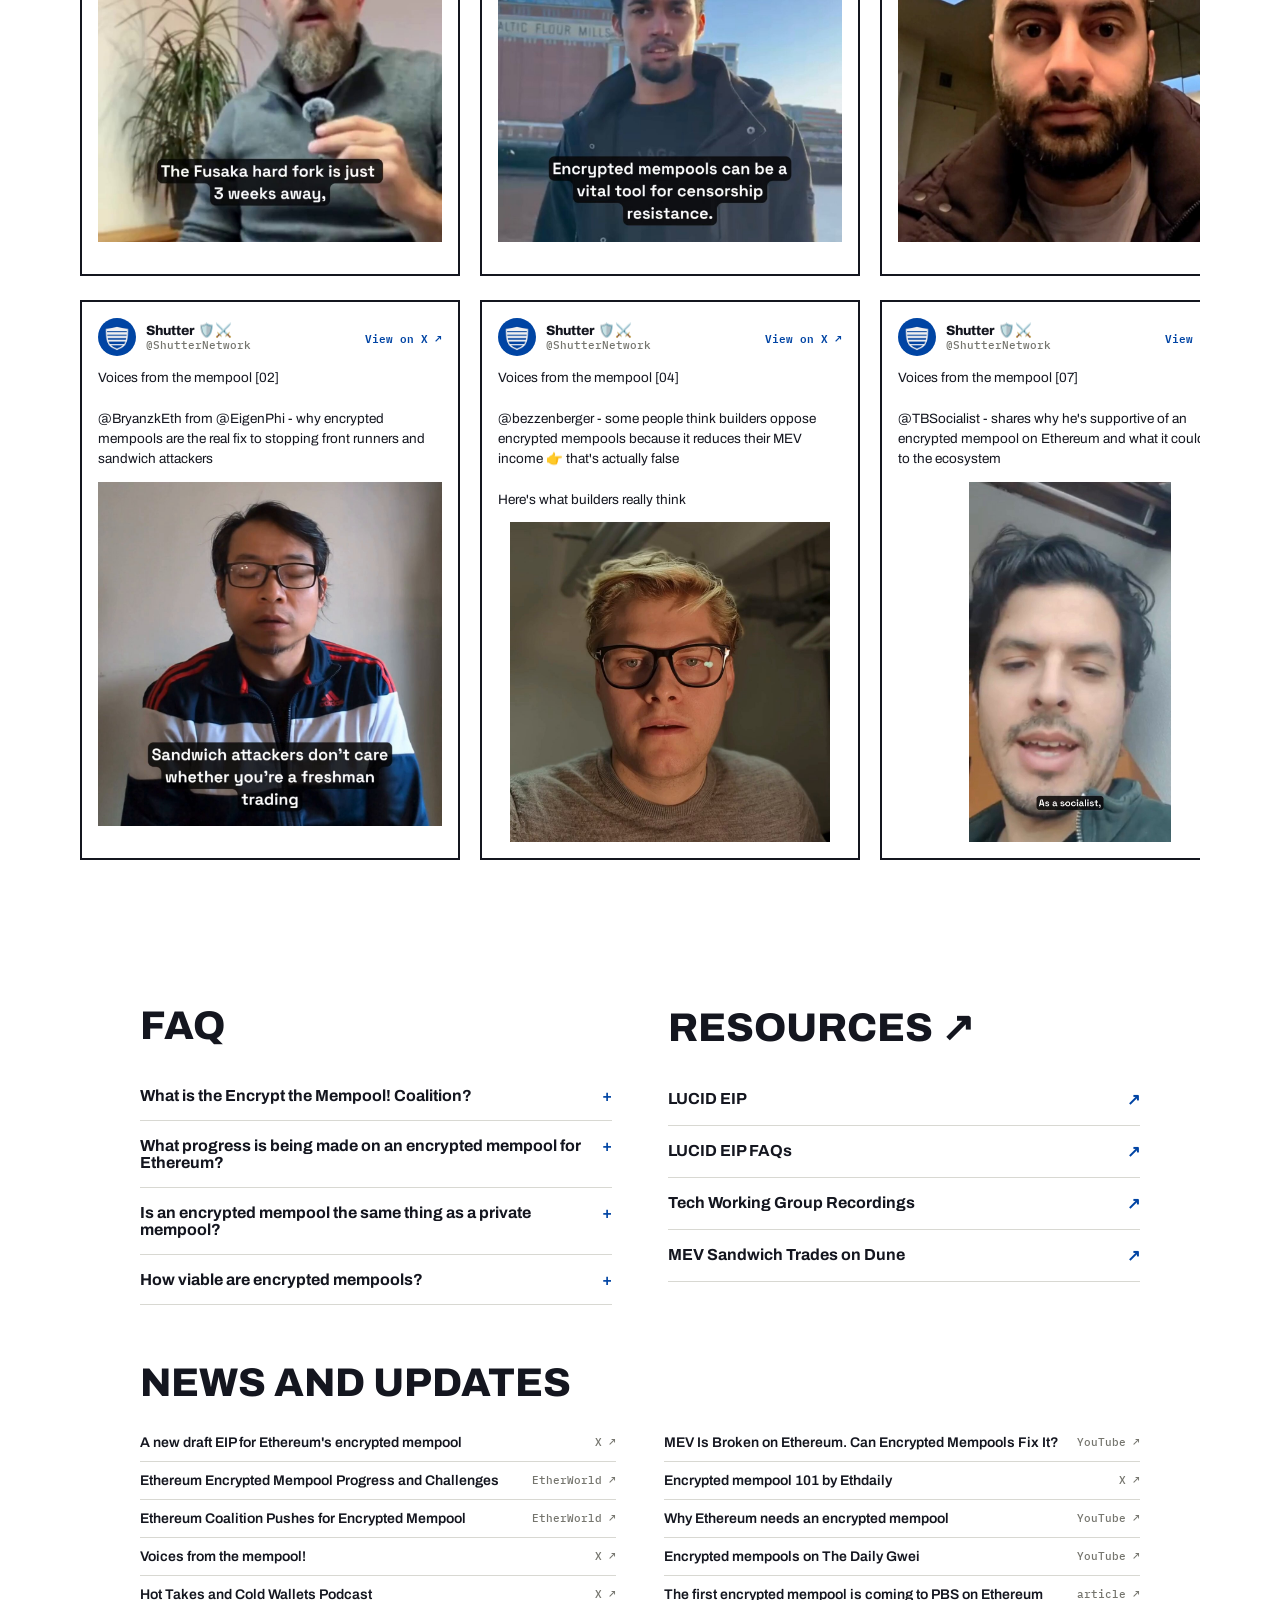
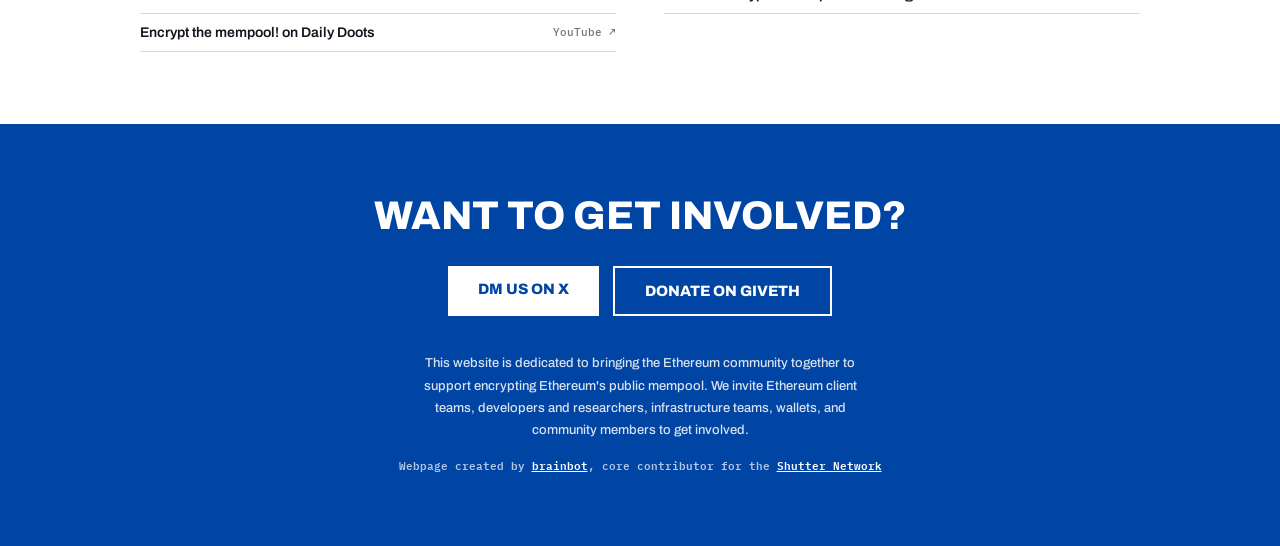
==== commit c77f58af: "Announcement bar: new draft EIP-8491 on Ethereum Magicians Co-Authored-By: Claude Opus 5.5 <noreply@" ====
--- a/index.html
+++ b/index.html
@@ -83,6 +83,9 @@
   <link rel="stylesheet" href="styles.css">
 </head>
 <body>
+
+<!-- ANNOUNCEMENT BAR -->
+<a class="announce" href="https://ethereum-magicians.org/t/eip-8491-lucid-key-publisher-priority-lists/30330" target="_blank" rel="noopener"><strong>New draft EIP:</strong> tackling the optionality problem <span class="announce__more">Read more →</span></a>
 
 <!-- HERO -->
 <section class="hero" id="hero">
--- a/styles.css
+++ b/styles.css
@@ -73,6 +73,20 @@
 .btn--outline { border: 2px solid var(--white); color: var(--white); }
 .btn--outline:hover { background: rgba(255,255,255,.1); }
 .btn--blue { background: var(--yellow); color: var(--dark); font-size: 13px; padding: 13px 16px; }
+
+/* ---- ANNOUNCEMENT BAR ---- */
+.announce {
+  display: block;
+  background: var(--yellow);
+  color: var(--dark);
+  text-align: center;
+  text-decoration: none;
+  font: 500 16px/1.4 var(--font);
+  padding: 13px 16px;
+}
+.announce strong { font-weight: 800; }
+.announce__more { font-weight: 800; text-decoration: underline; text-underline-offset: 3px; margin-left: 10px; white-space: nowrap; }
+.announce:hover .announce__more { text-decoration-thickness: 2px; }
 
 /* ---- HERO ---- */
 .hero {
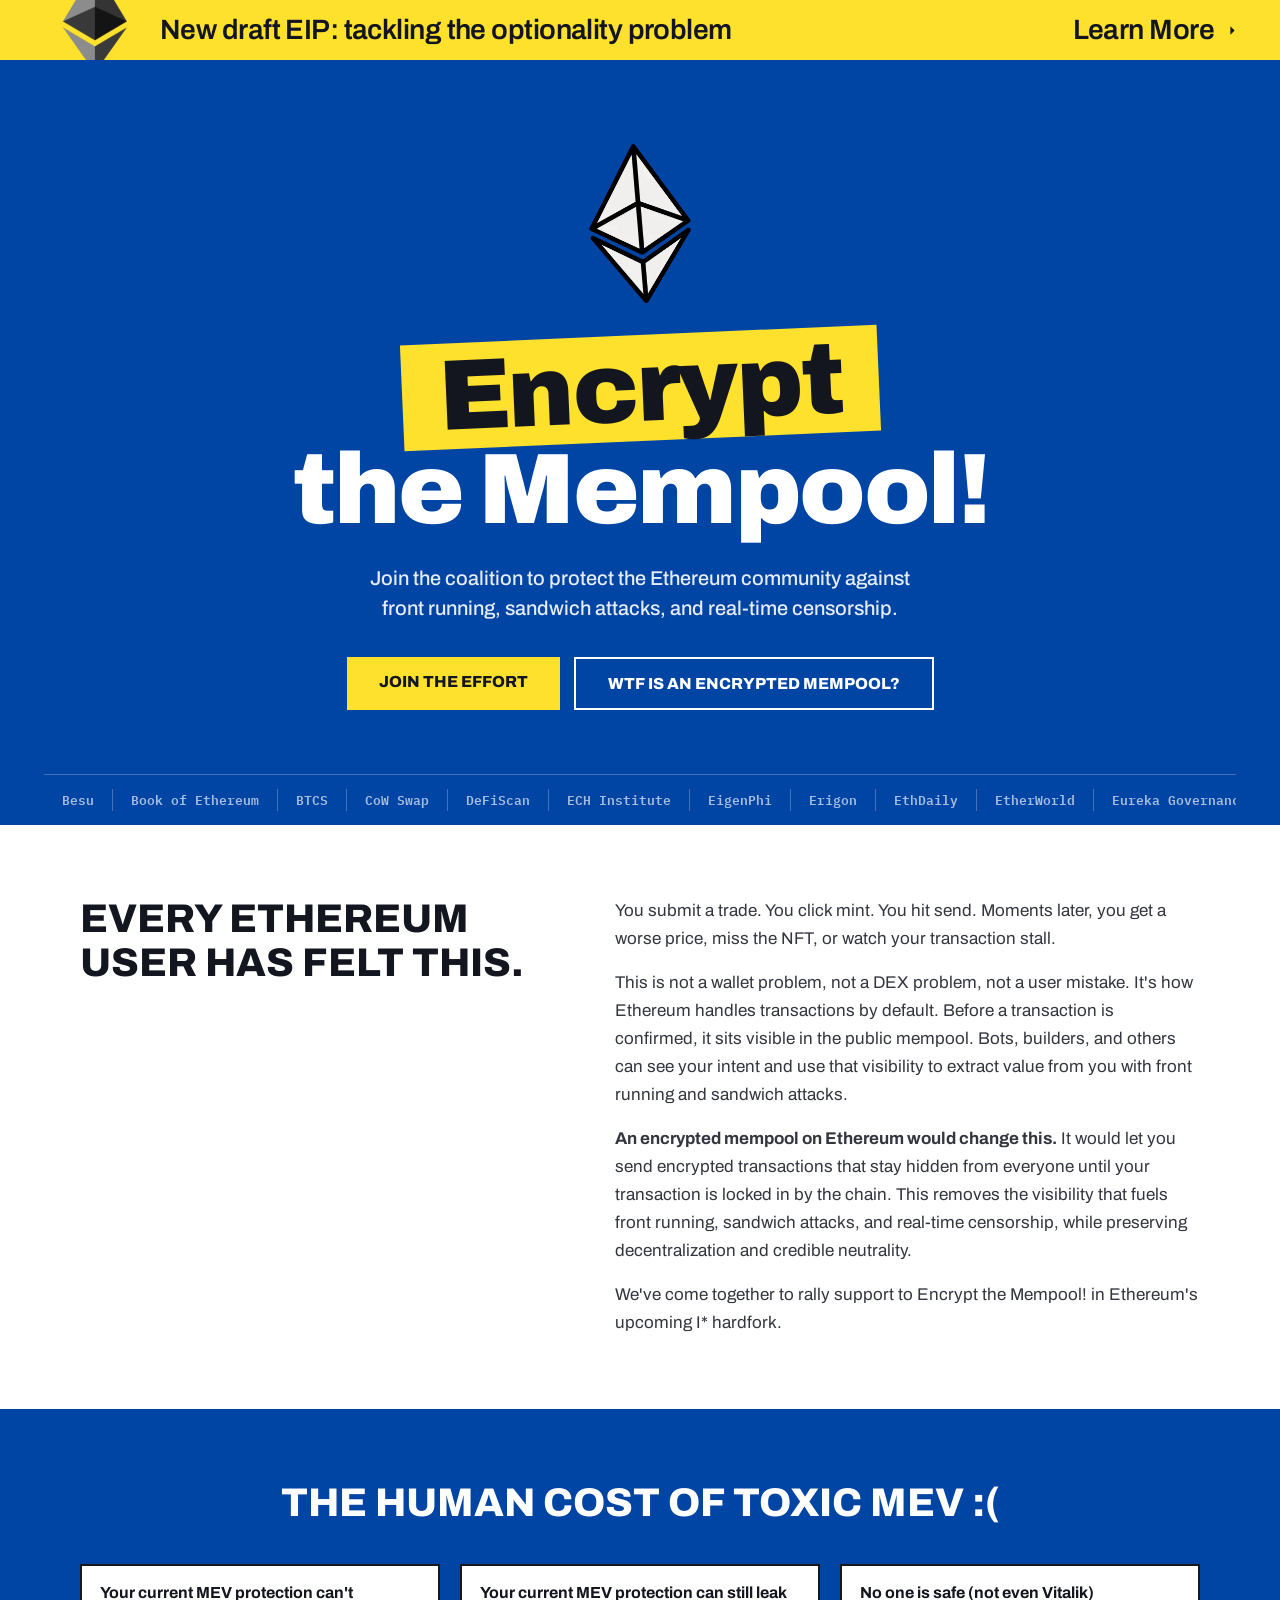
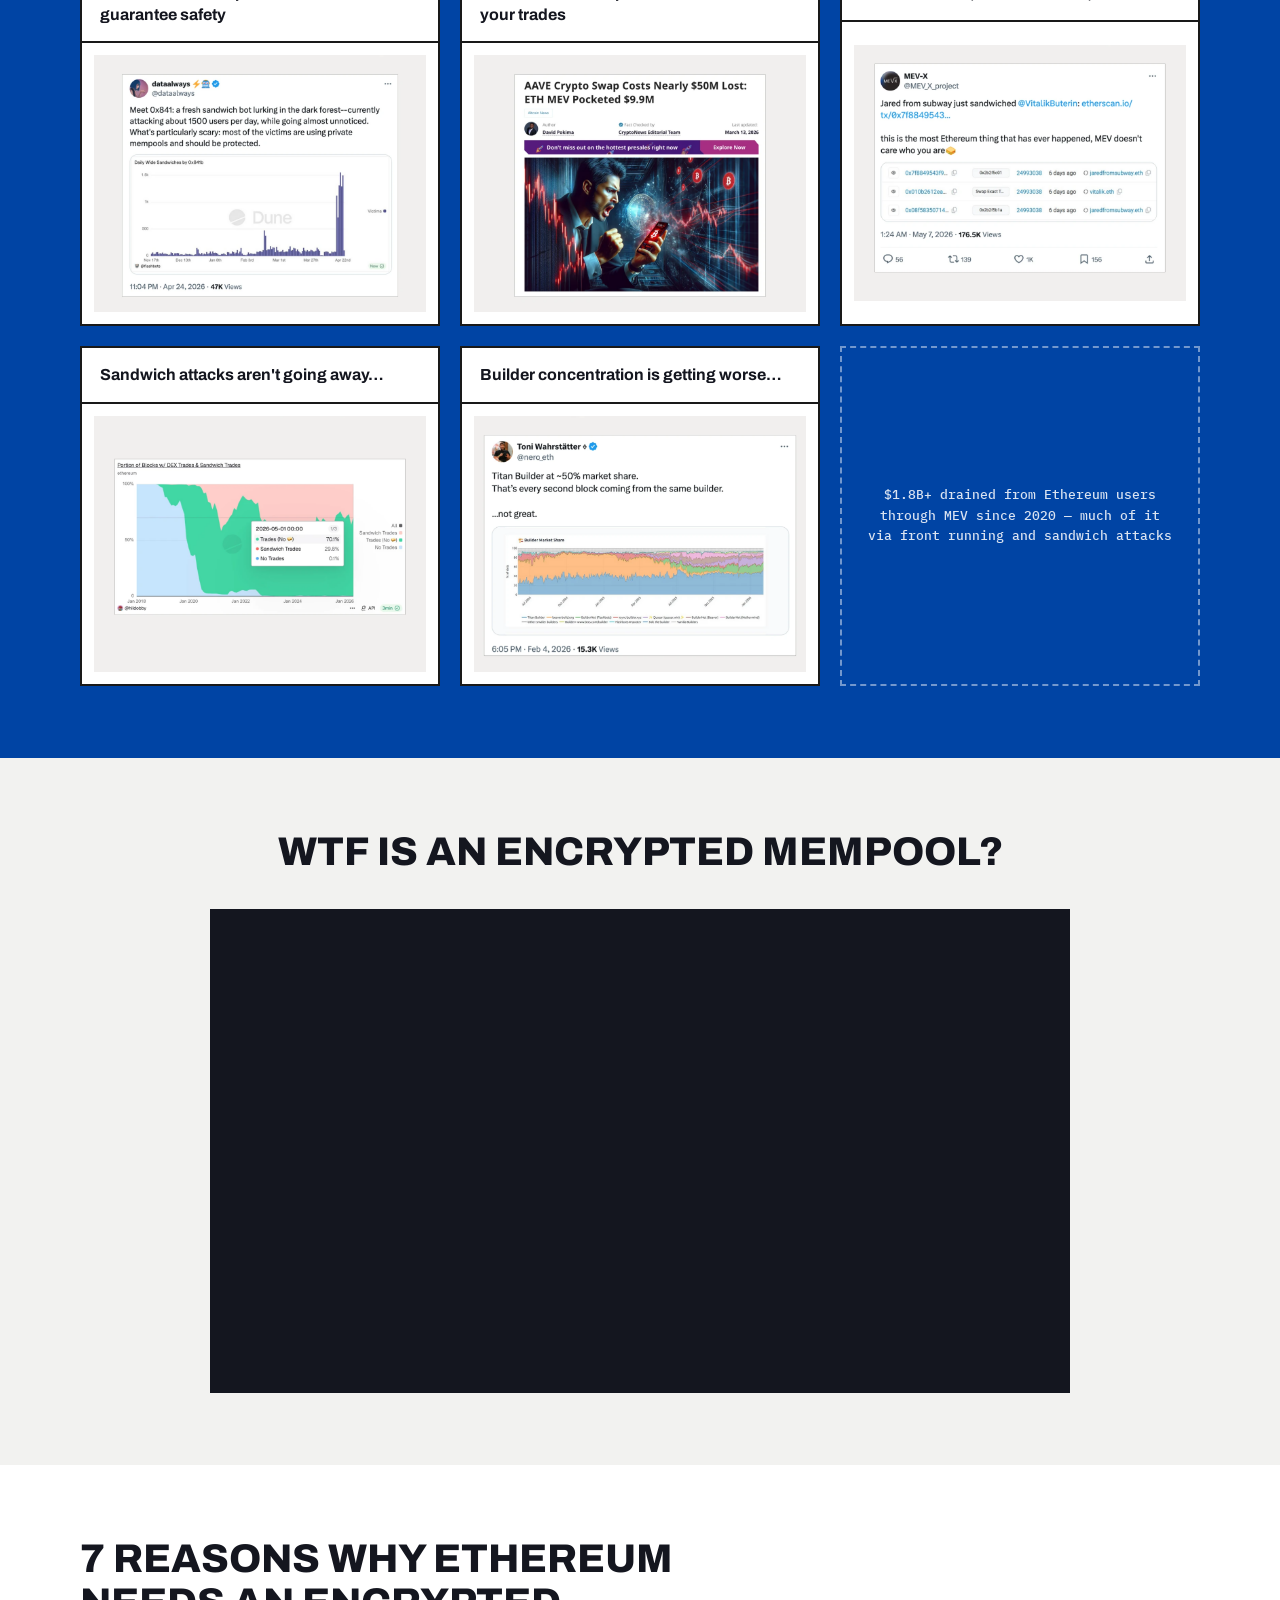
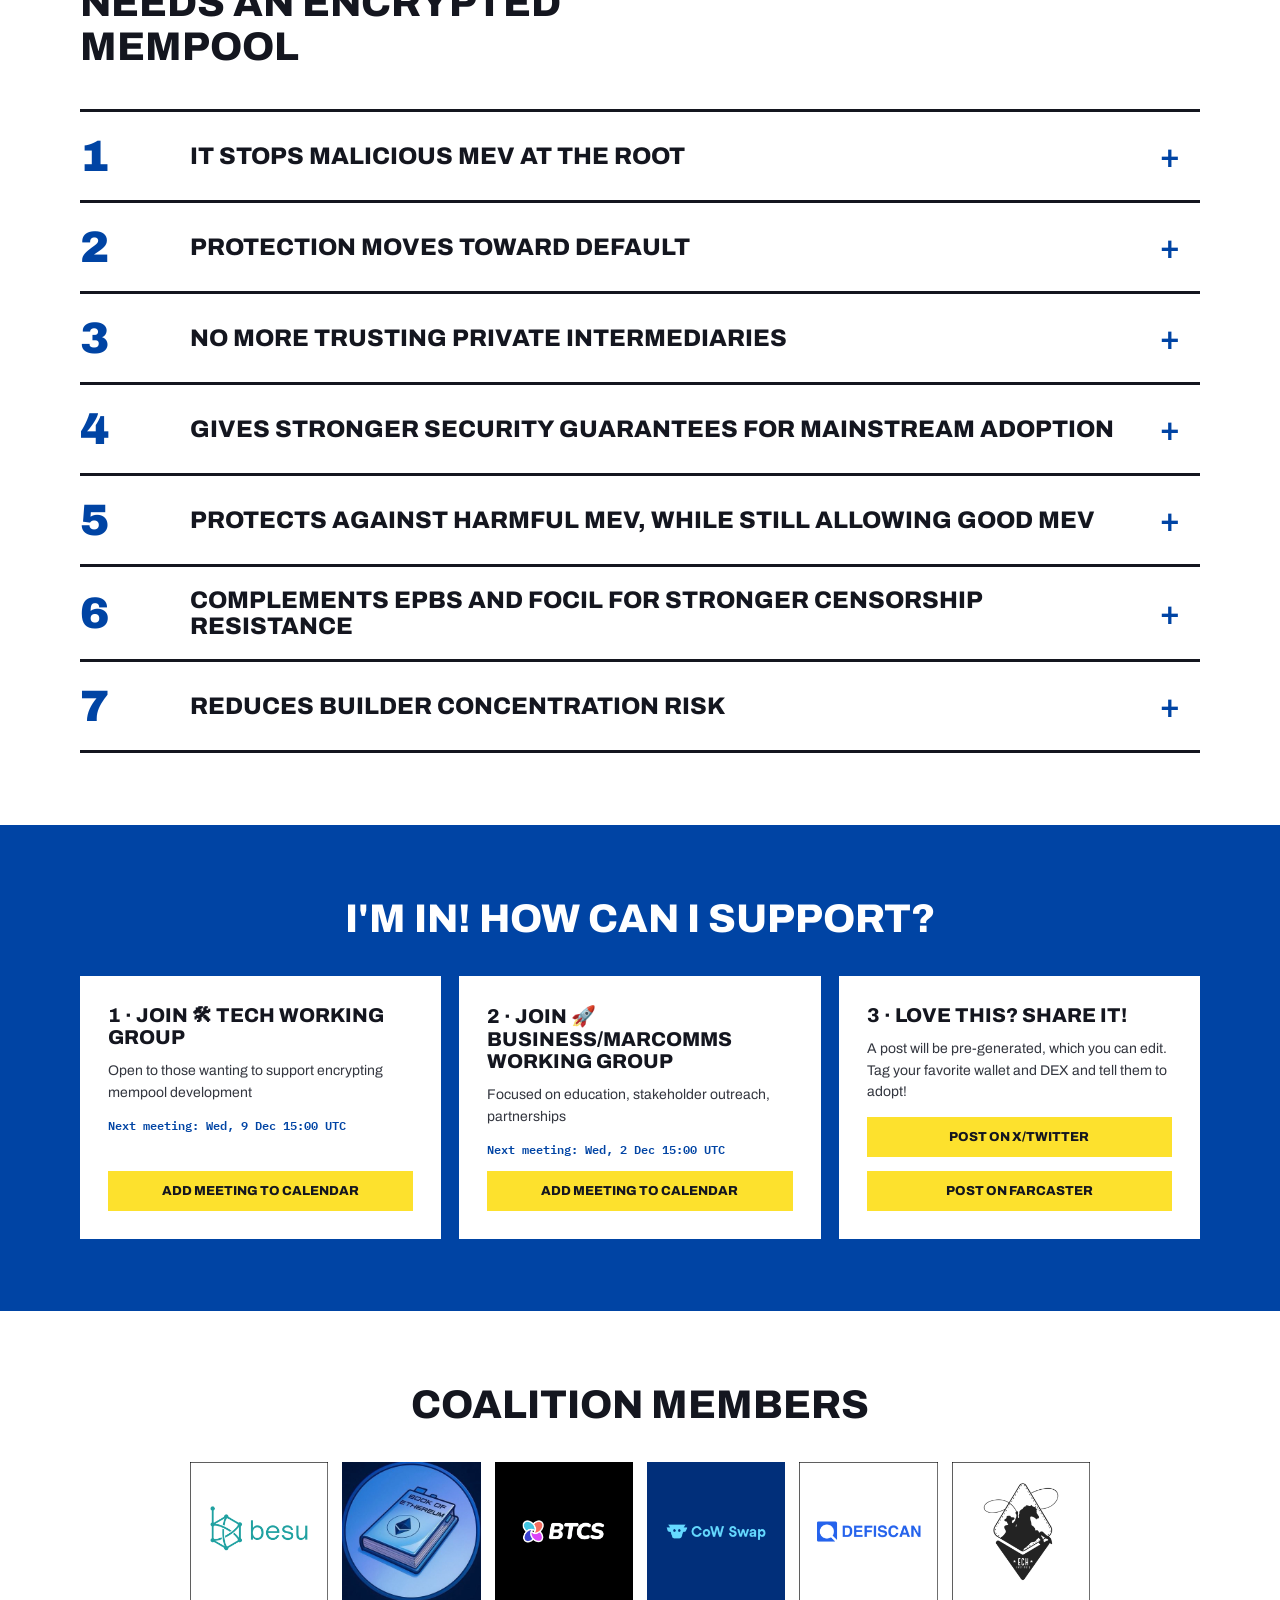
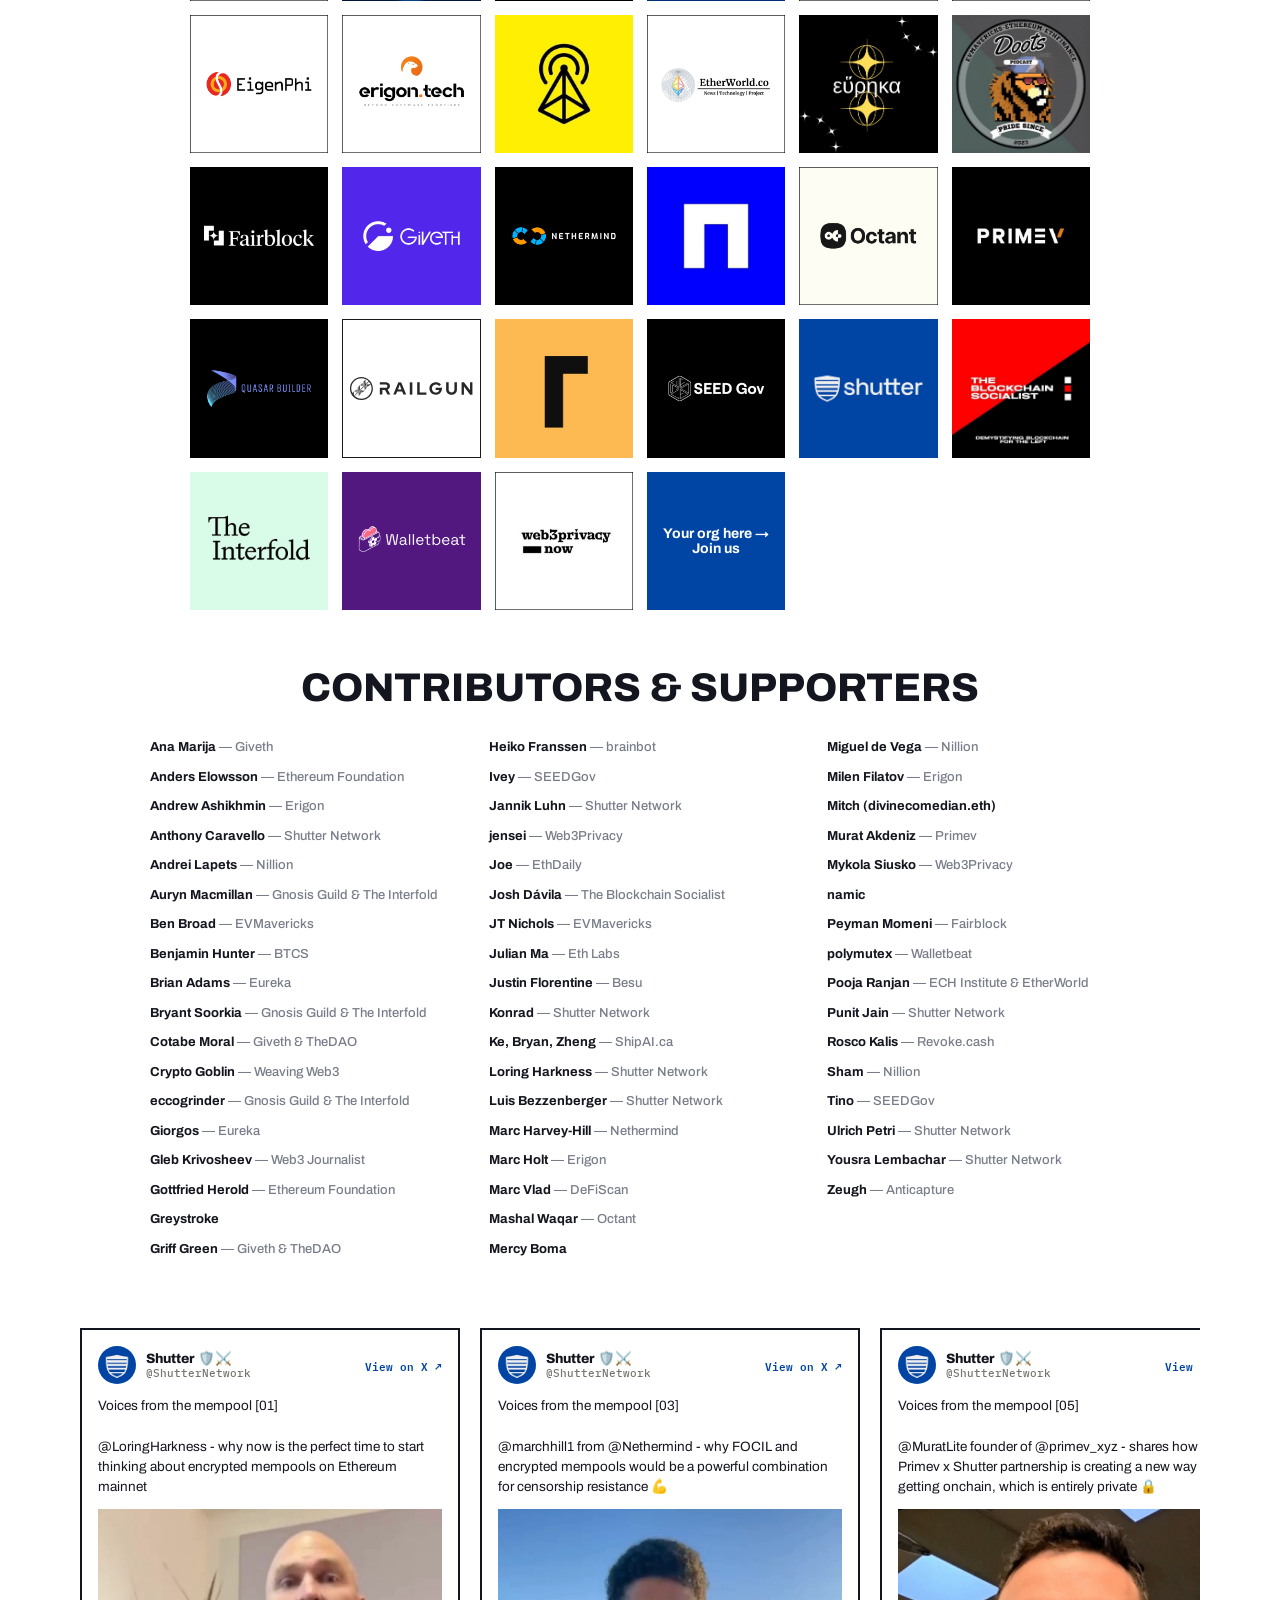
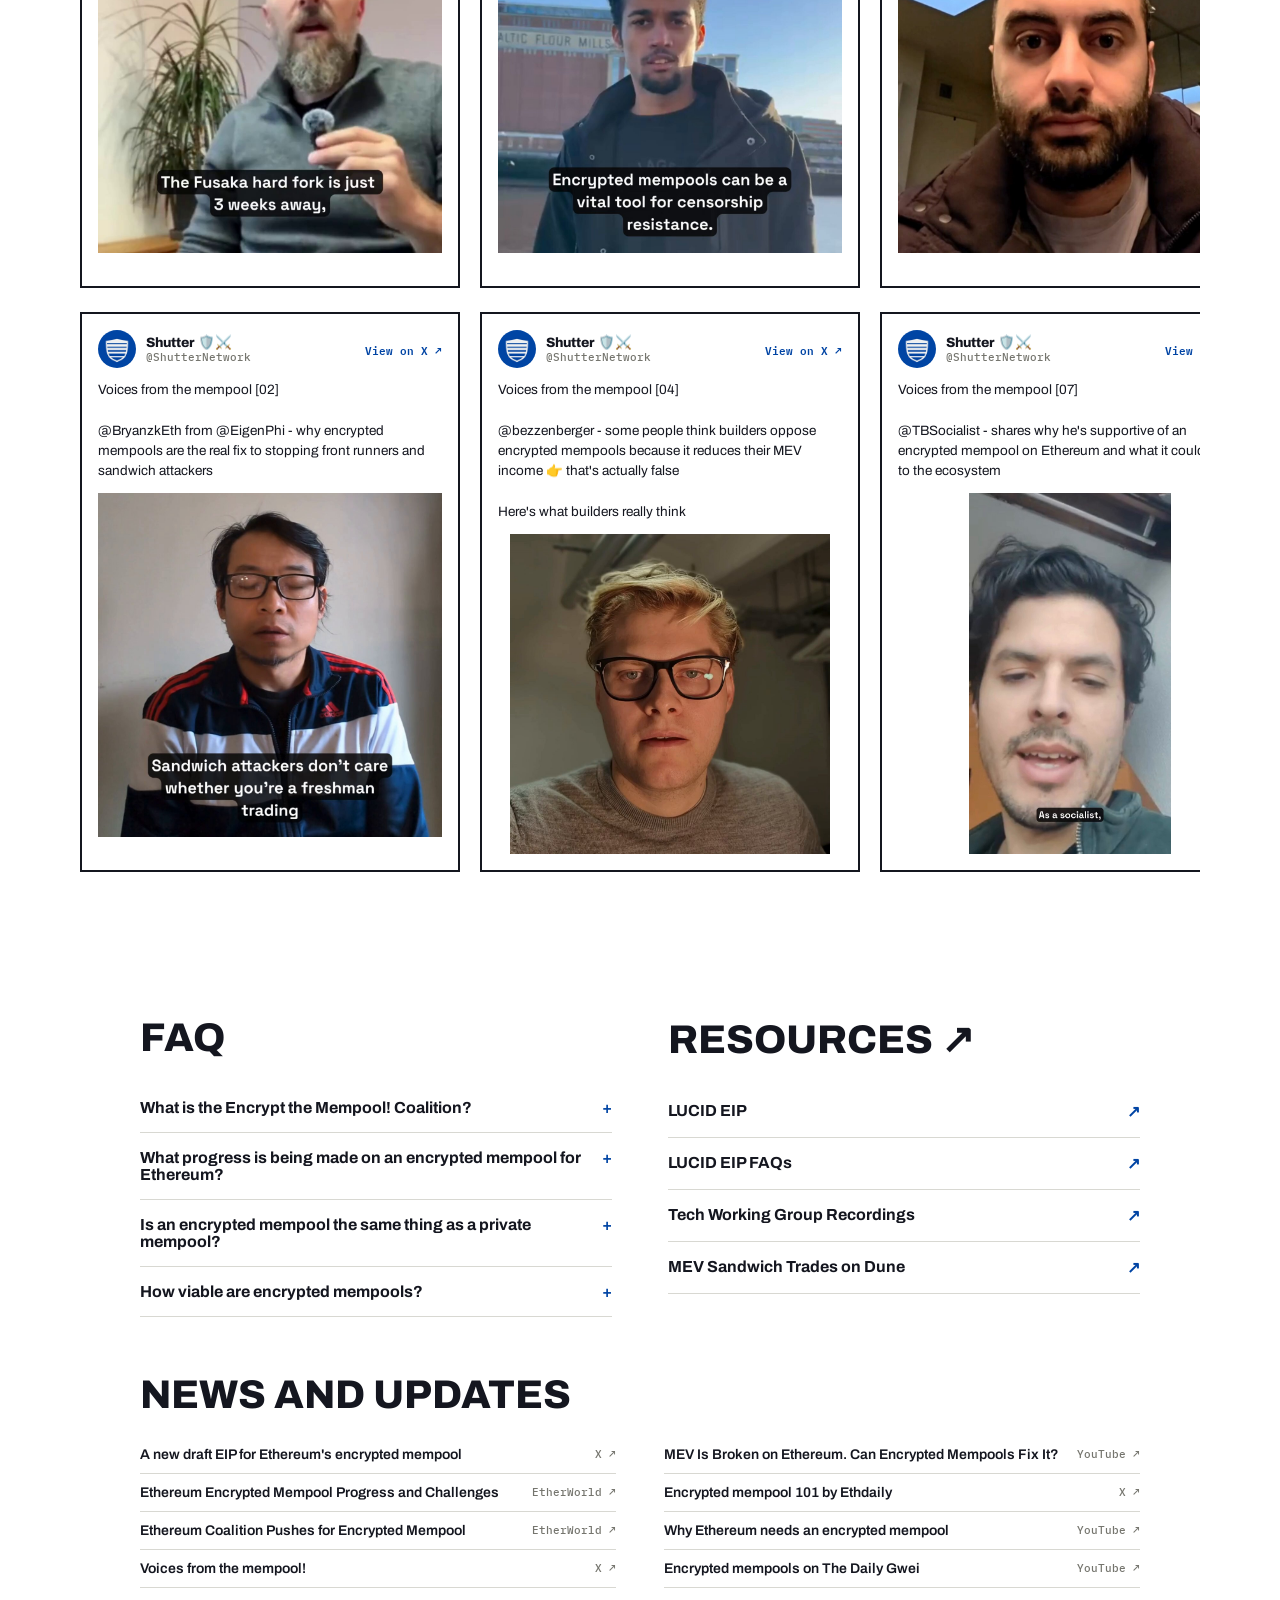
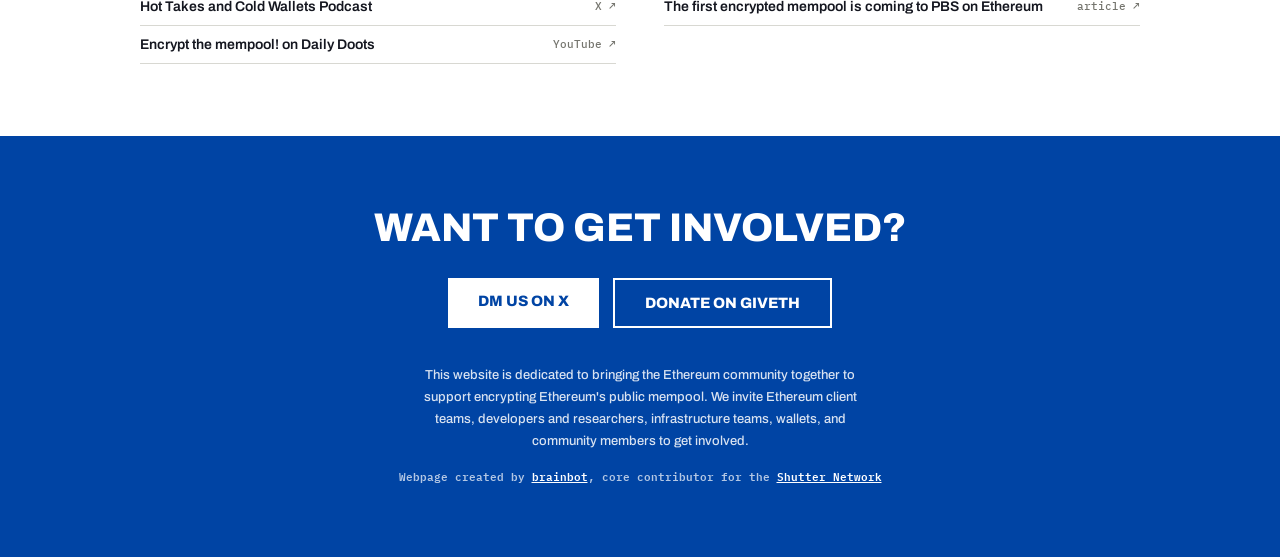
==== commit 7f352d2c: "Announcement bar matches the shutter.network banner design Co-Authored-By: Claude Opus 5.5 <noreply@" ====
--- a/index.html
+++ b/index.html
@@ -80,12 +80,12 @@
   </script>
   <!-- End Matomo Code -->
 
-  <link rel="stylesheet" href="styles.css">
+  <link rel="stylesheet" href="styles.css?v=20261111b">
 </head>
 <body>
 
 <!-- ANNOUNCEMENT BAR -->
-<a class="announce" href="https://ethereum-magicians.org/t/eip-8491-lucid-key-publisher-priority-lists/30330" target="_blank" rel="noopener"><strong>New draft EIP:</strong> tackling the optionality problem <span class="announce__more">Read more →</span></a>
+<a class="announce" href="https://ethereum-magicians.org/t/eip-8491-lucid-key-publisher-priority-lists/30330" target="_blank" rel="noopener"><span class="announce__inner"><span class="announce__left"><span class="announce__img"><img src="assets/eth-banner.png" alt=""></span><span class="announce__text">New draft EIP: tackling the optionality problem</span></span><span class="announce__more">Learn More <svg viewBox="0 0 16 17" fill="none" aria-hidden="true"><path d="M6.38 4.257 10.623 8.5 6.38 12.743Z" fill="currentColor"/></svg></span></span></a>
 
 <!-- HERO -->
 <section class="hero" id="hero">
--- a/styles.css
+++ b/styles.css
@@ -74,19 +74,22 @@
 .btn--outline:hover { background: rgba(255,255,255,.1); }
 .btn--blue { background: var(--yellow); color: var(--dark); font-size: 13px; padding: 13px 16px; }
 
-/* ---- ANNOUNCEMENT BAR ---- */
-.announce {
-  display: block;
-  background: var(--yellow);
-  color: var(--dark);
-  text-align: center;
-  text-decoration: none;
-  font: 500 16px/1.4 var(--font);
-  padding: 13px 16px;
-}
-.announce strong { font-weight: 800; }
-.announce__more { font-weight: 800; text-decoration: underline; text-underline-offset: 3px; margin-left: 10px; white-space: nowrap; }
-.announce:hover .announce__more { text-decoration-thickness: 2px; }
+/* ---- ANNOUNCEMENT BAR (matches the shutter.network banner) ---- */
+.announce { display: block; background: var(--yellow); color: var(--dark); text-decoration: none; height: 60px; overflow: hidden; }
+.announce__inner { display: flex; justify-content: space-between; align-items: center; height: 100%; max-width: 1440px; margin: 0 auto; padding: 0 40px; }
+.announce__left { display: flex; align-items: center; gap: 12px; height: 100%; min-width: 0; }
+.announce__img { display: flex; align-items: center; justify-content: center; height: 60px; overflow: hidden; flex: none; }
+.announce__img img { width: 108px; height: 108px; max-width: none; }
+.announce__text { font: 600 28px/.95 var(--font); letter-spacing: -.02em; }
+.announce__more { display: flex; align-items: center; gap: 10px; font: 600 28px/.95 var(--font); letter-spacing: -.02em; flex: none; margin-left: 16px; }
+.announce__more svg { width: 16px; }
+.announce:hover .announce__more { opacity: .75; }
+@media (max-width: 900px) {
+  .announce__inner { padding: 0 16px; }
+  .announce__text { font-size: 18px; }
+  .announce__more { font-size: 0; gap: 0; margin-left: 8px; }
+  .announce__img img { width: 80px; height: 80px; }
+}
 
 /* ---- HERO ---- */
 .hero {
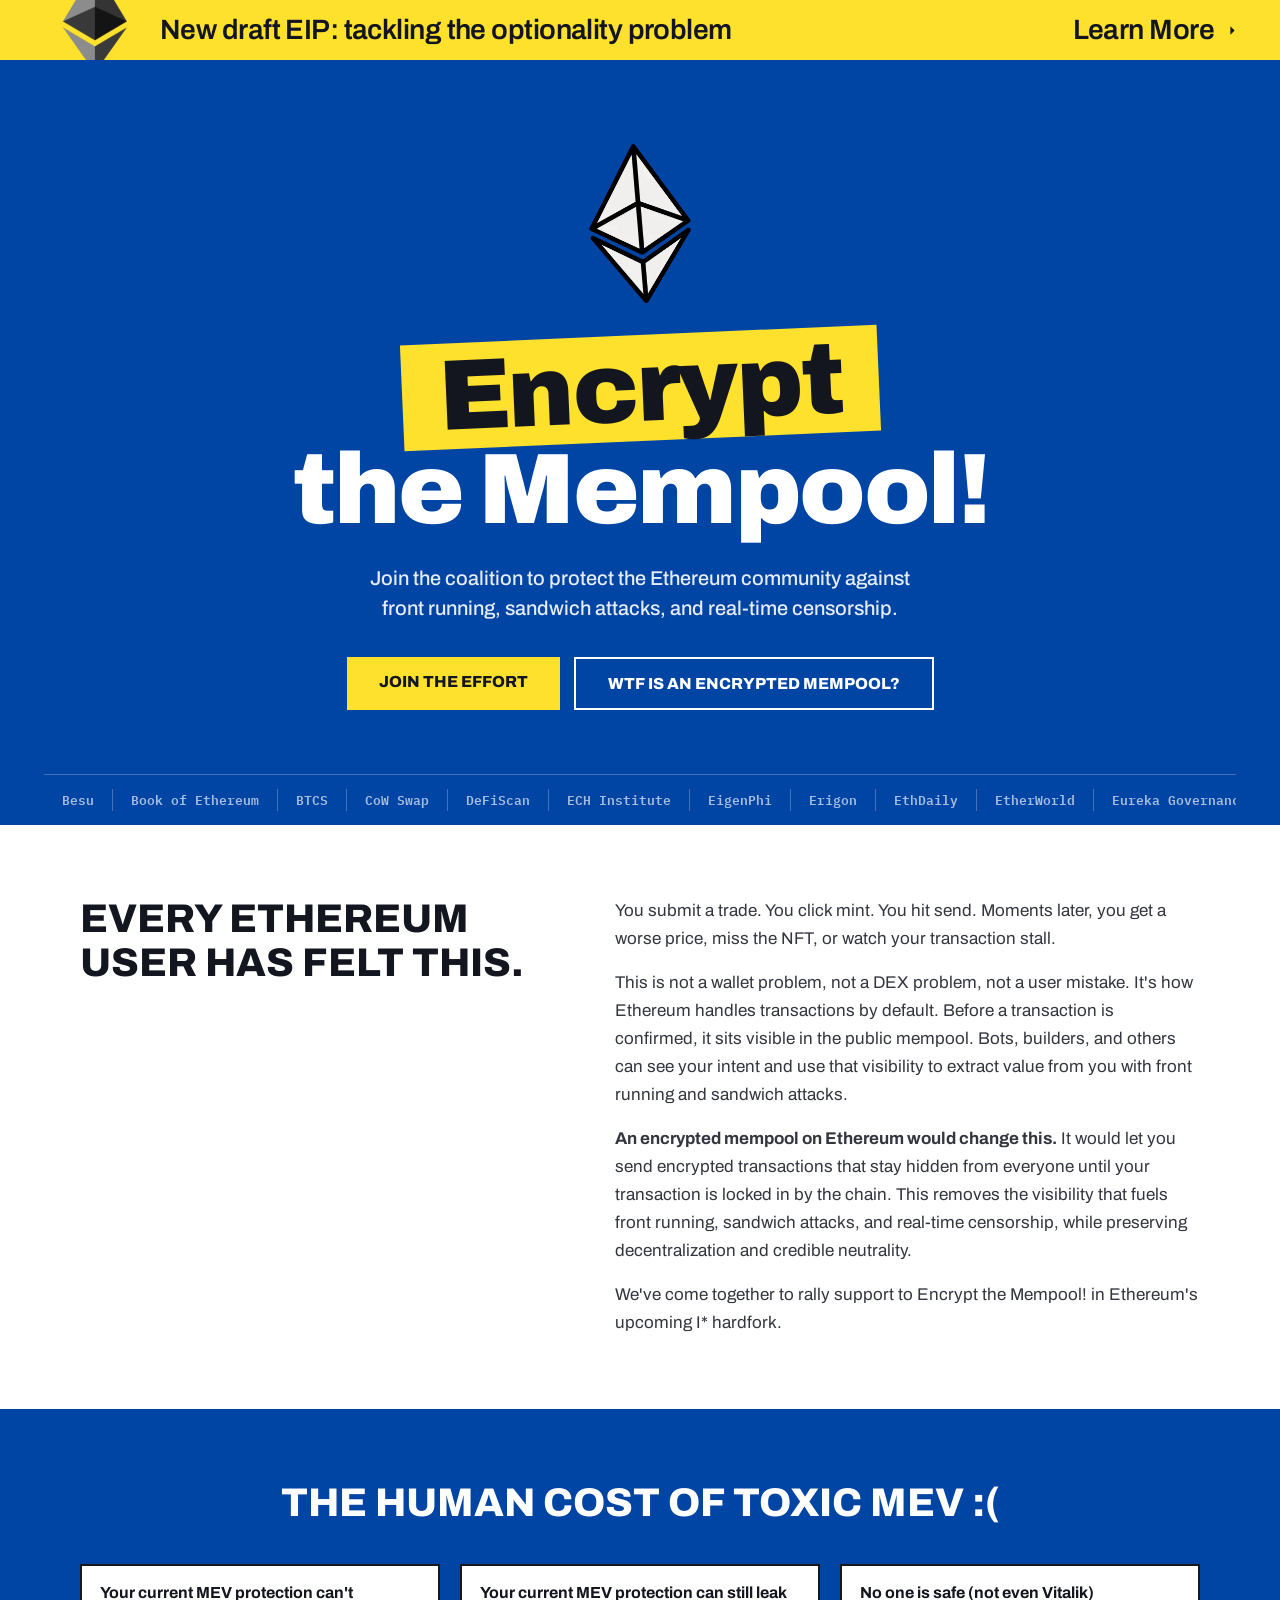
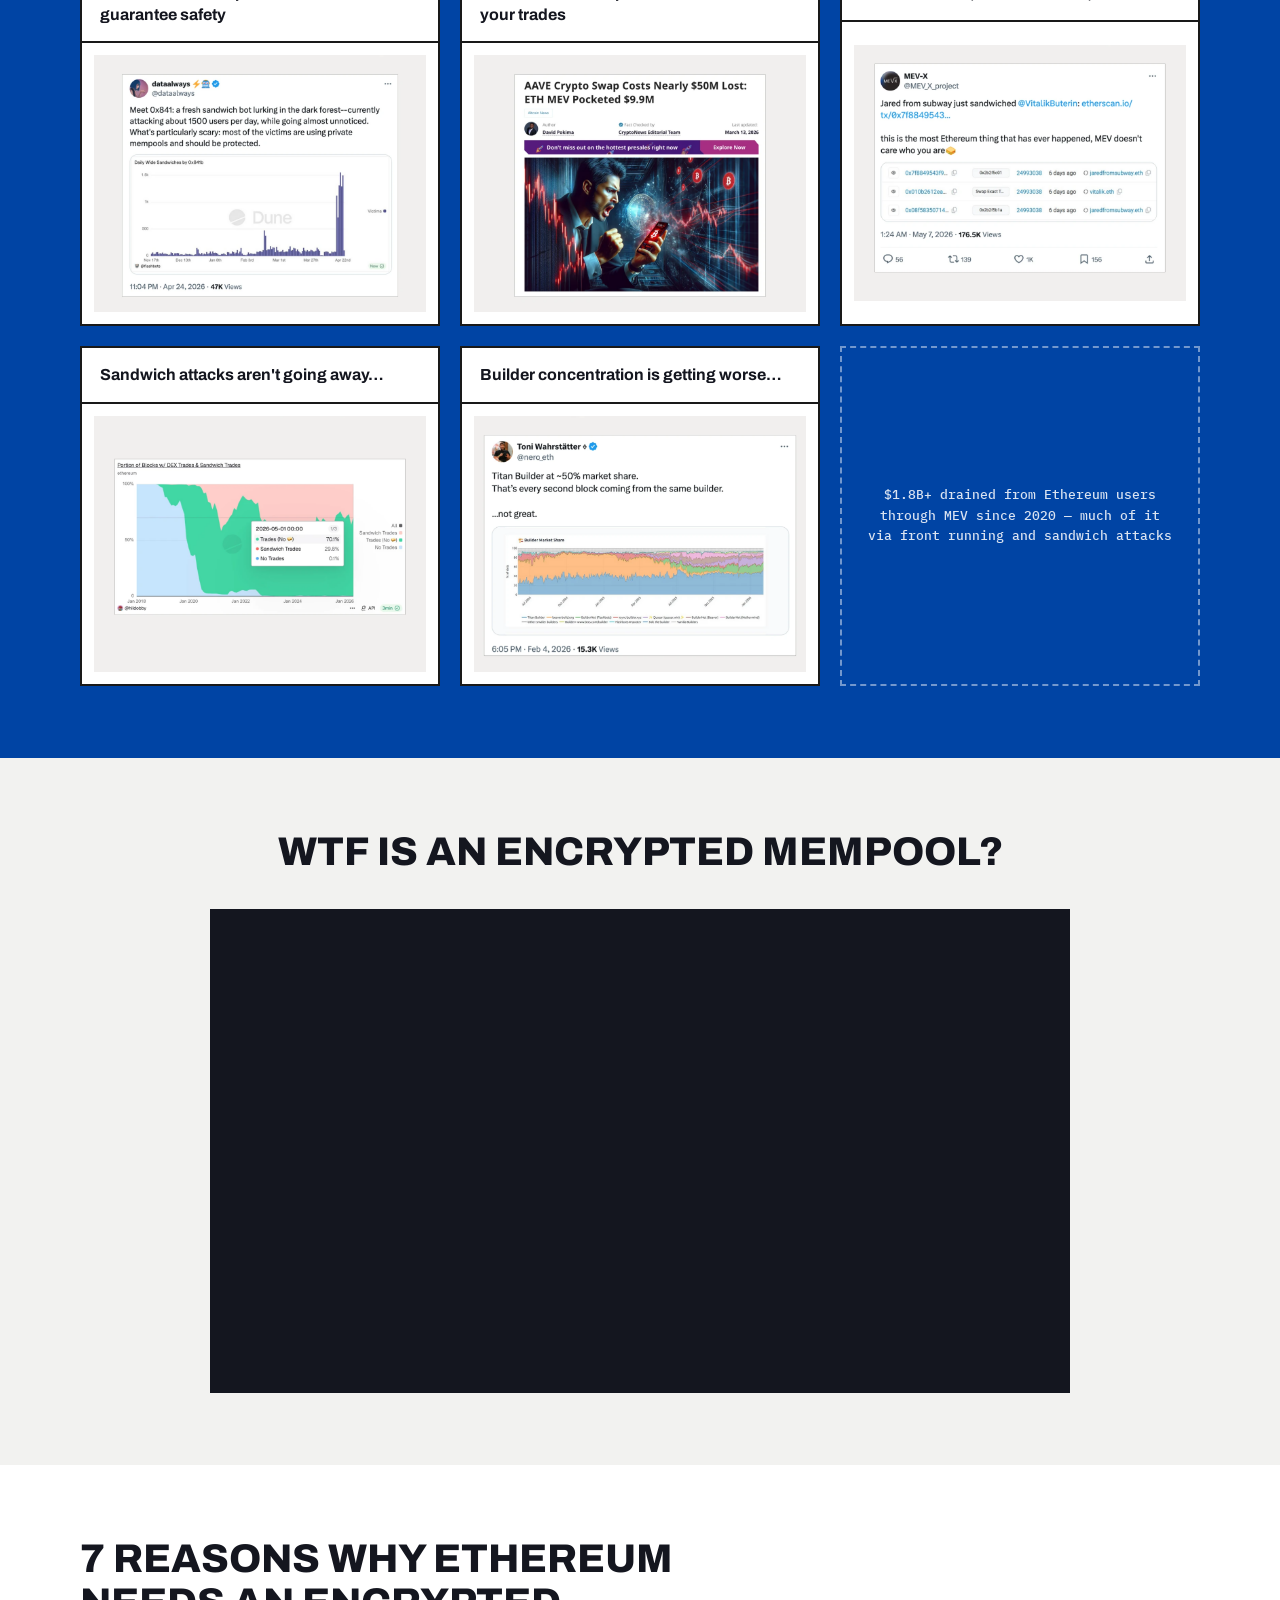
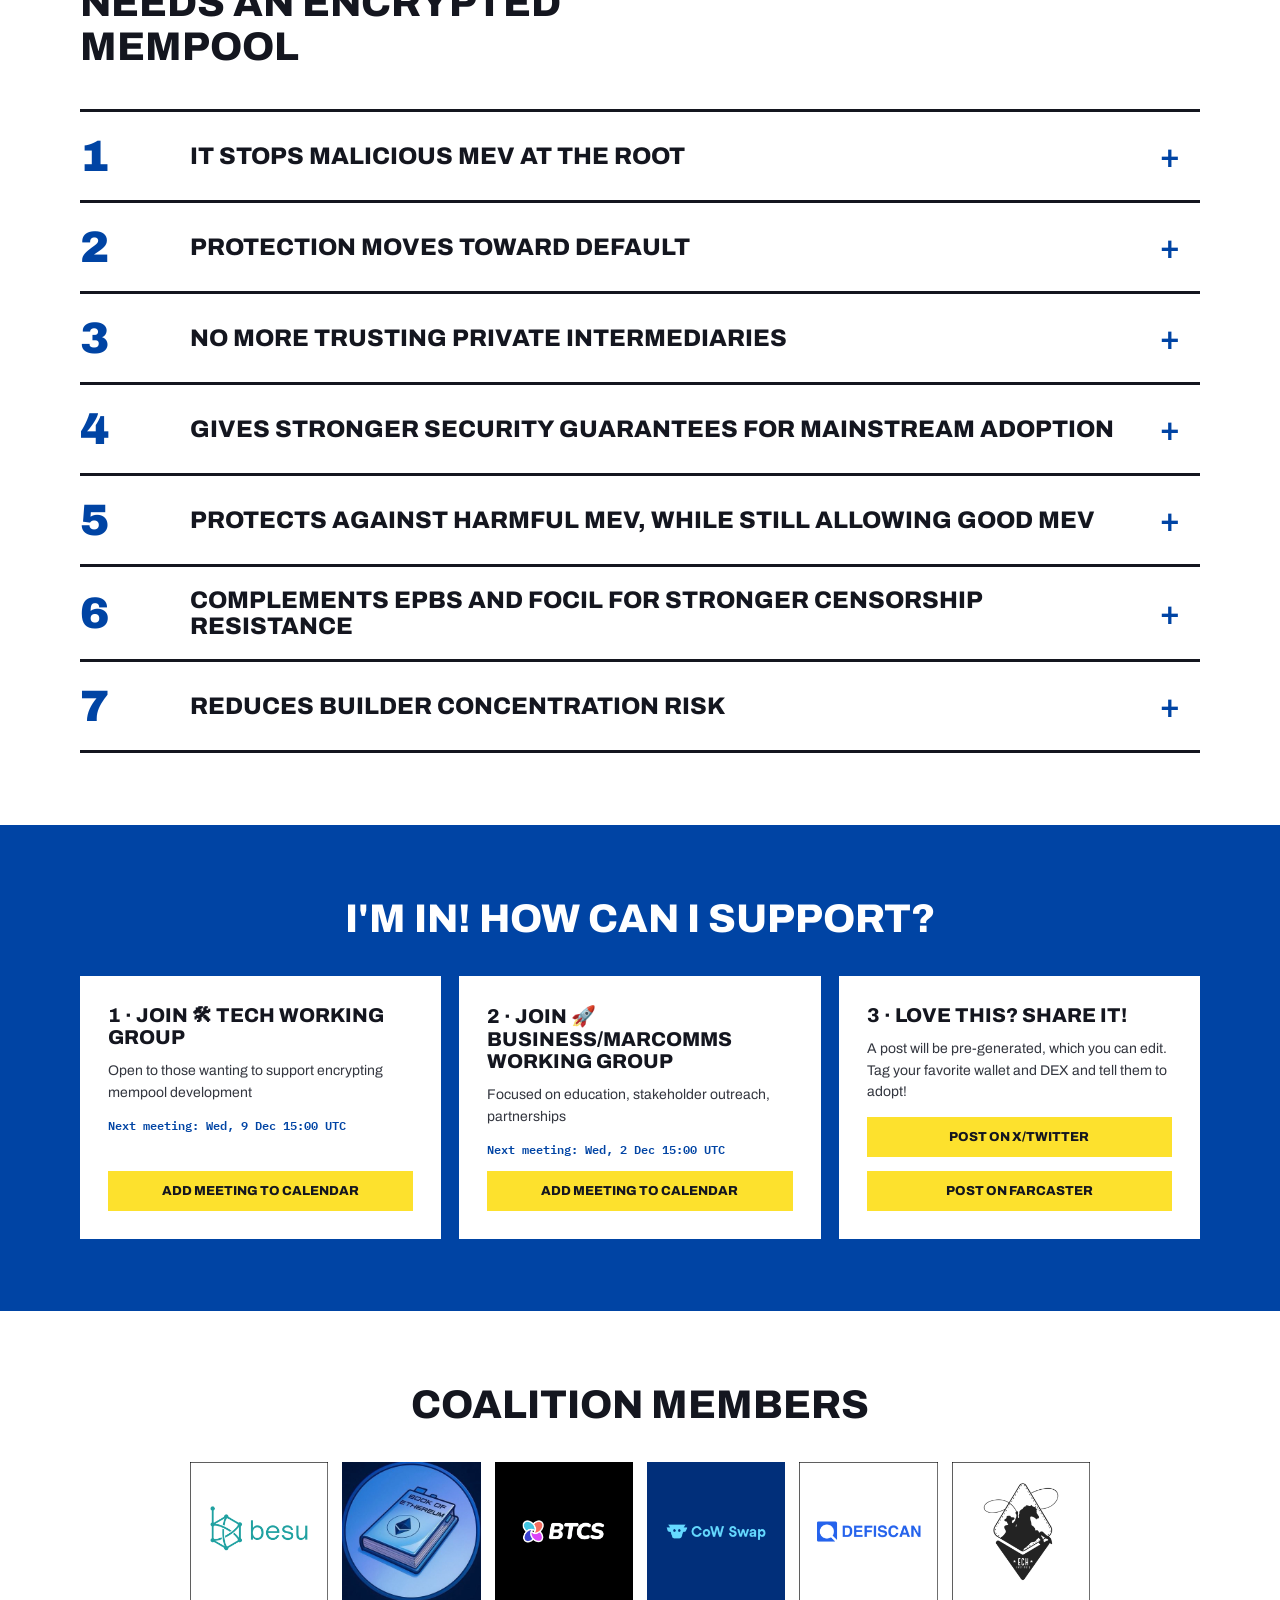
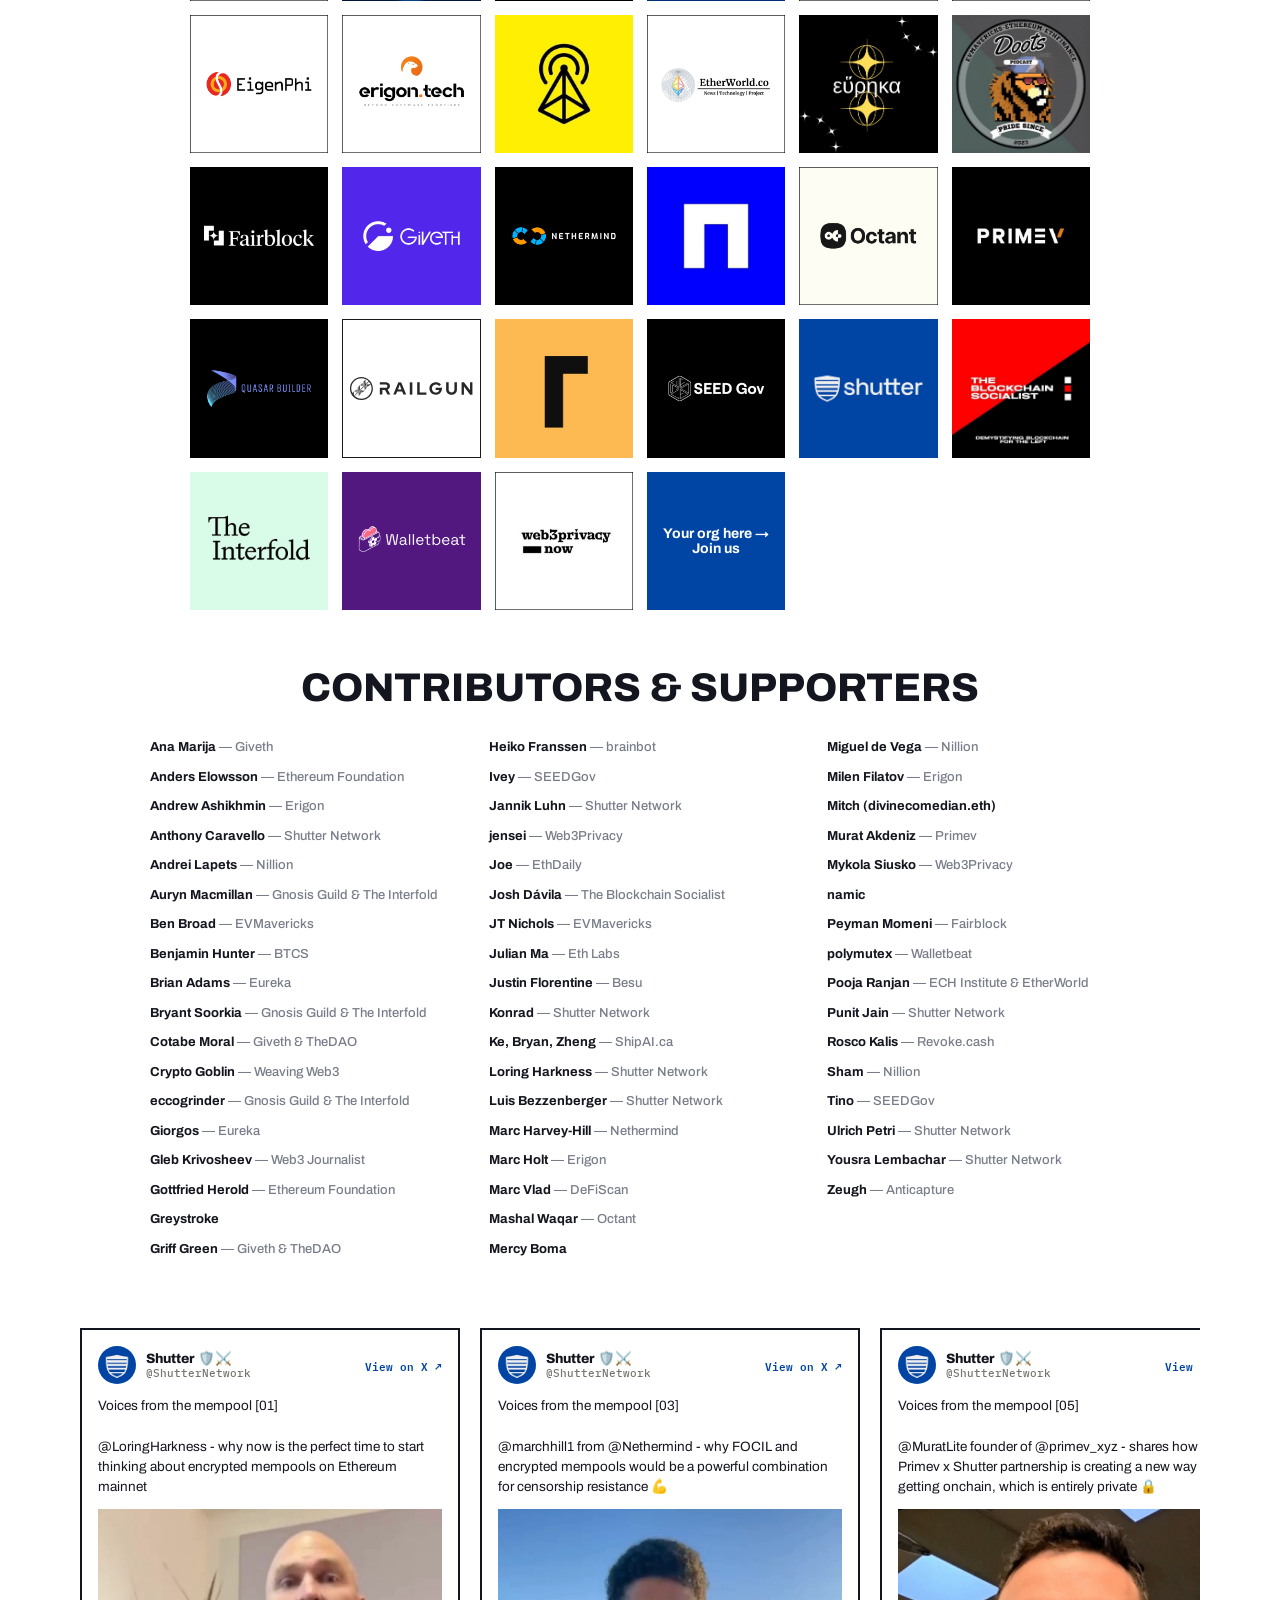
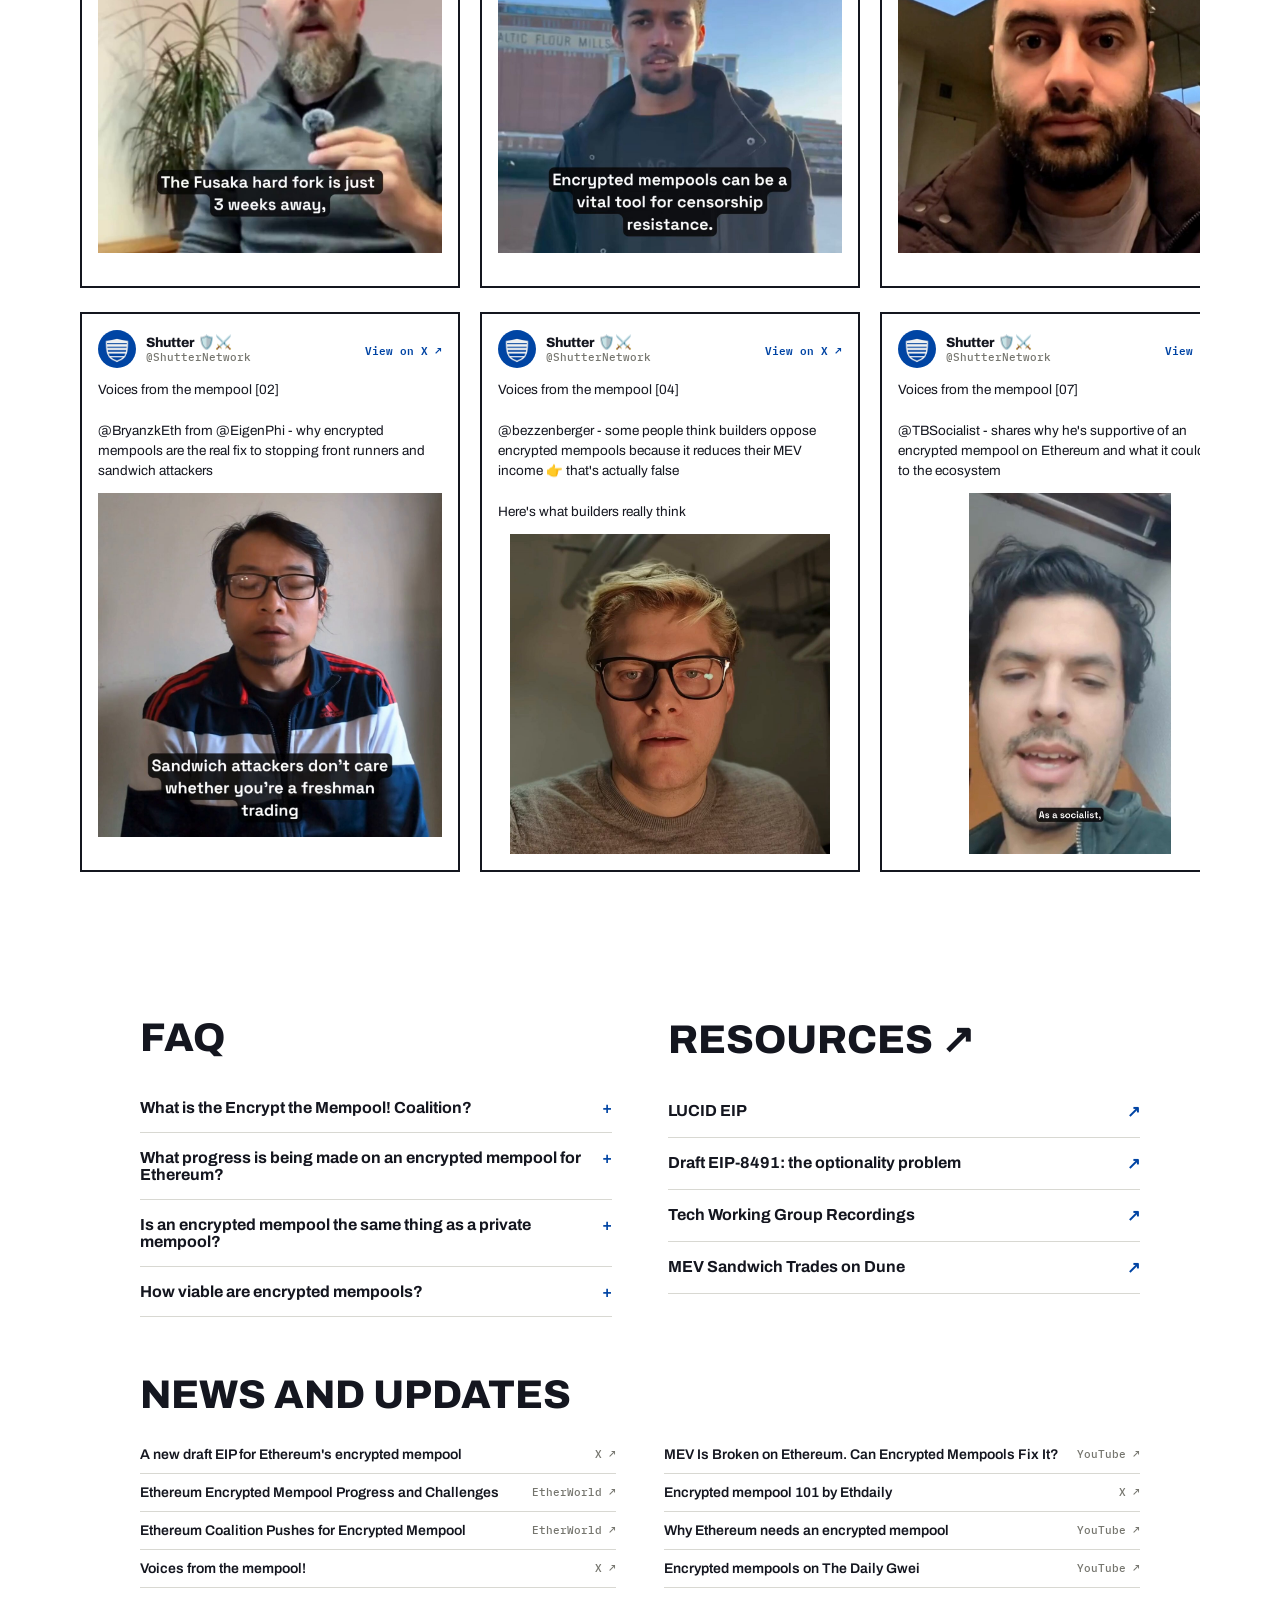
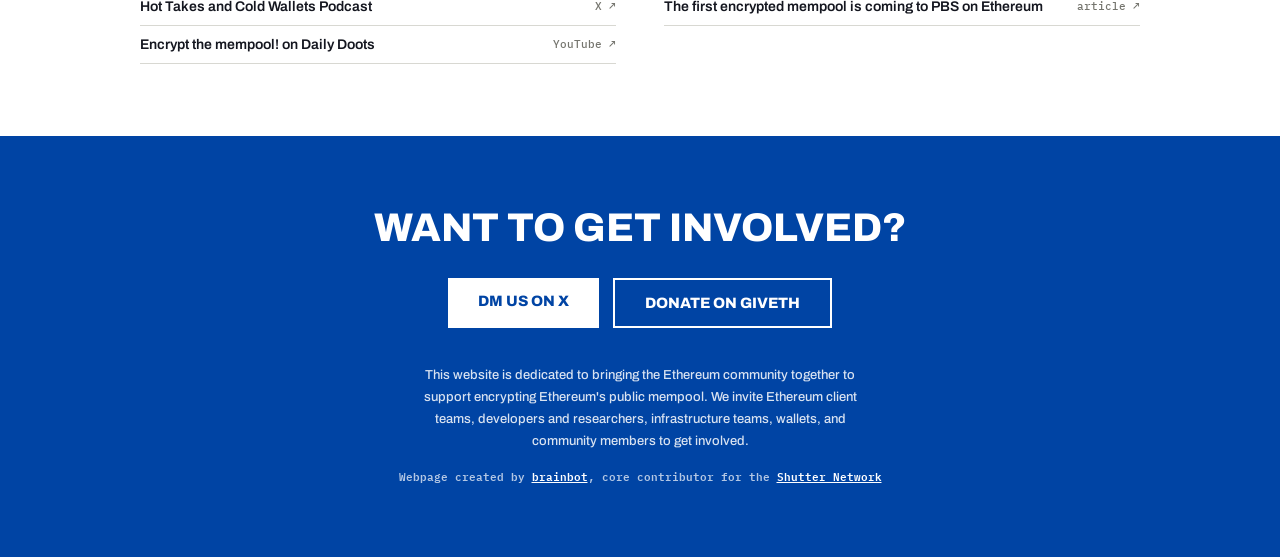
==== commit 3f365c28: "Resources: draft EIP-8491 replaces the LUCID EIP FAQs Co-Authored-By: Claude Opus 5.5 <noreply@anthr" ====
--- a/index.html
+++ b/index.html
@@ -680,7 +680,7 @@
     <div>
       <h2 class="bottom__section-title">Resources ↗</h2>
       <a href="https://eips.ethereum.org/EIPS/eip-8184" class="resource-link" target="_blank" rel="noopener">LUCID EIP <span>↗</span></a>
-      <a href="https://docs.google.com/document/d/1bfXeDQyyG5uaBYpK2eB_LrT-148ZDDjmTO3_Y1Tq0Mo/edit?usp=sharing" class="resource-link" target="_blank" rel="noopener">LUCID EIP FAQs <span>↗</span></a>
+      <a href="https://ethereum-magicians.org/t/eip-8491-lucid-key-publisher-priority-lists/30330" class="resource-link" target="_blank" rel="noopener">Draft EIP-8491: the optionality problem <span>↗</span></a>
       <a href="https://www.youtube.com/watch?v=0dr8gf-yMl0&list=PLJqWcTqh_zKH6BWQNJBTsIispobvV7pa4" class="resource-link" target="_blank" rel="noopener">Tech Working Group Recordings <span>↗</span></a>
       <a href="https://dune.com/hildobby/sandwiches" class="resource-link" target="_blank" rel="noopener">MEV Sandwich Trades on Dune <span>↗</span></a>
     </div>
